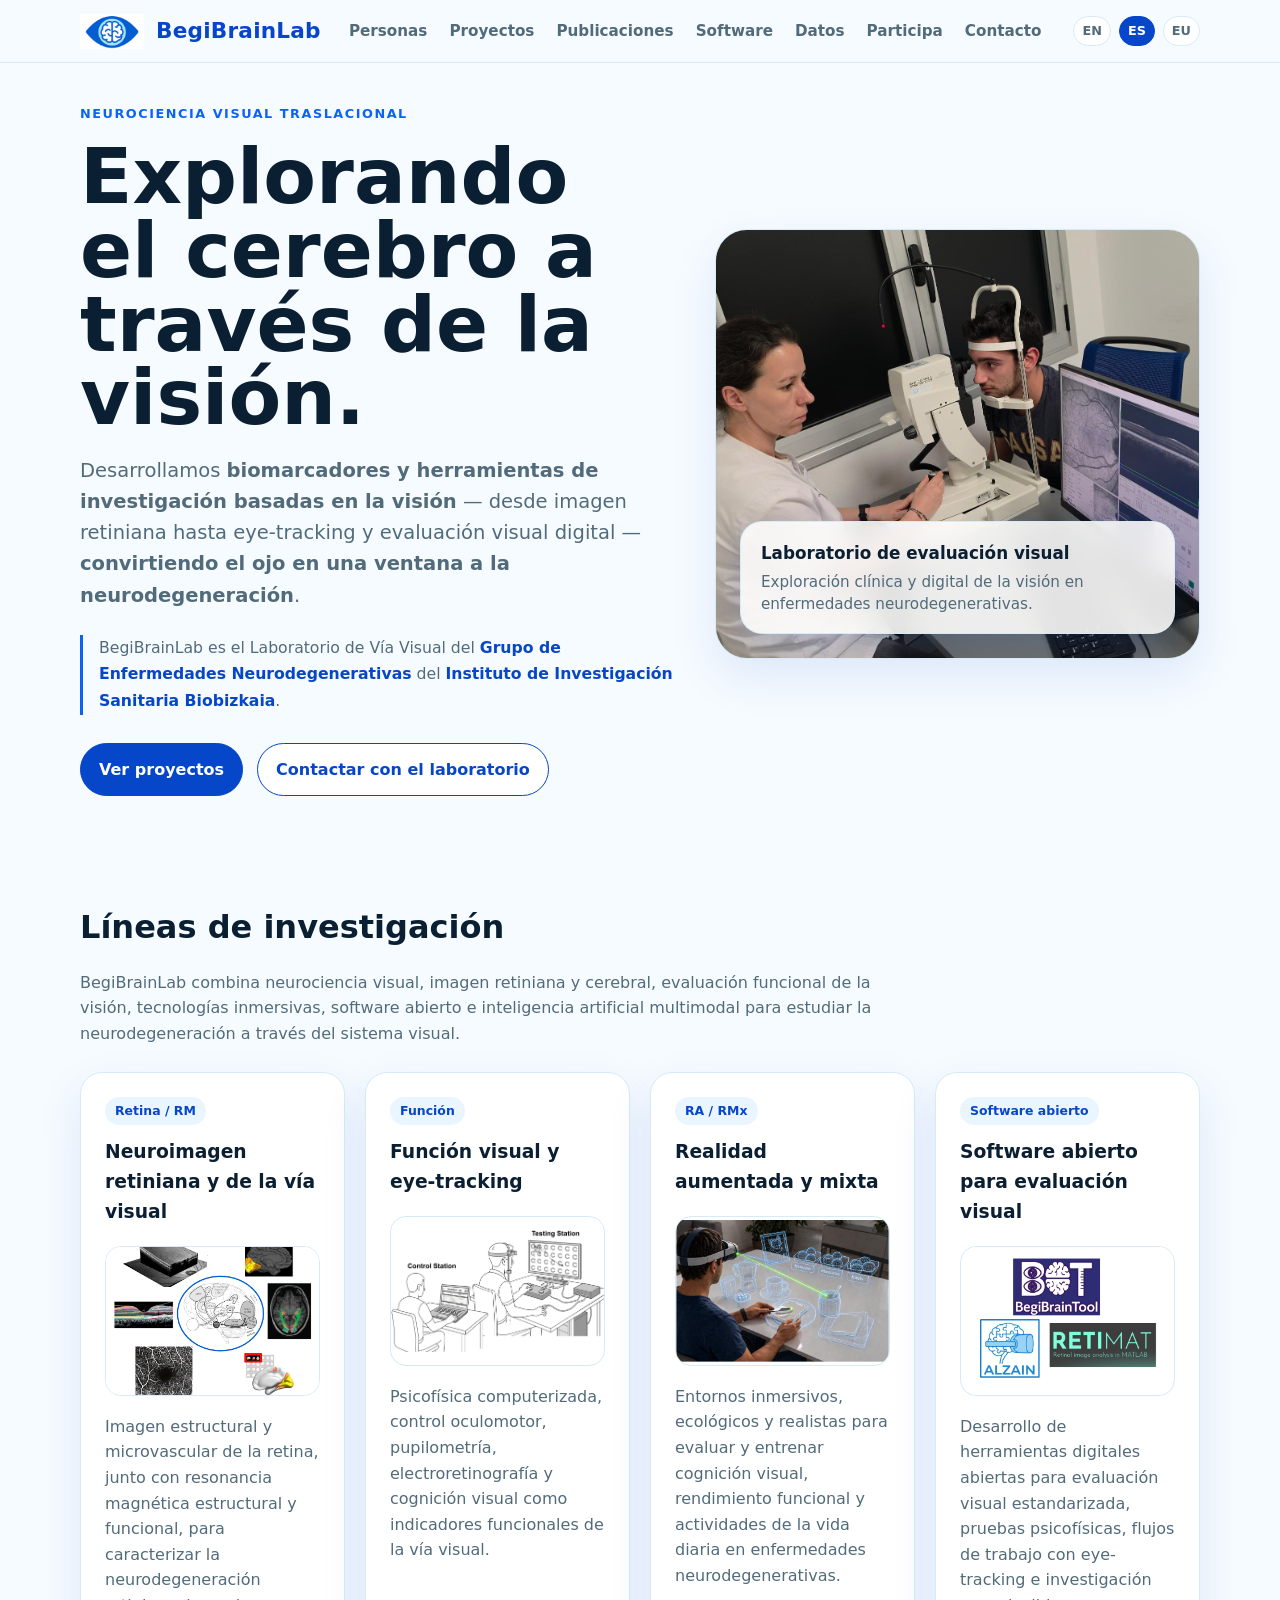
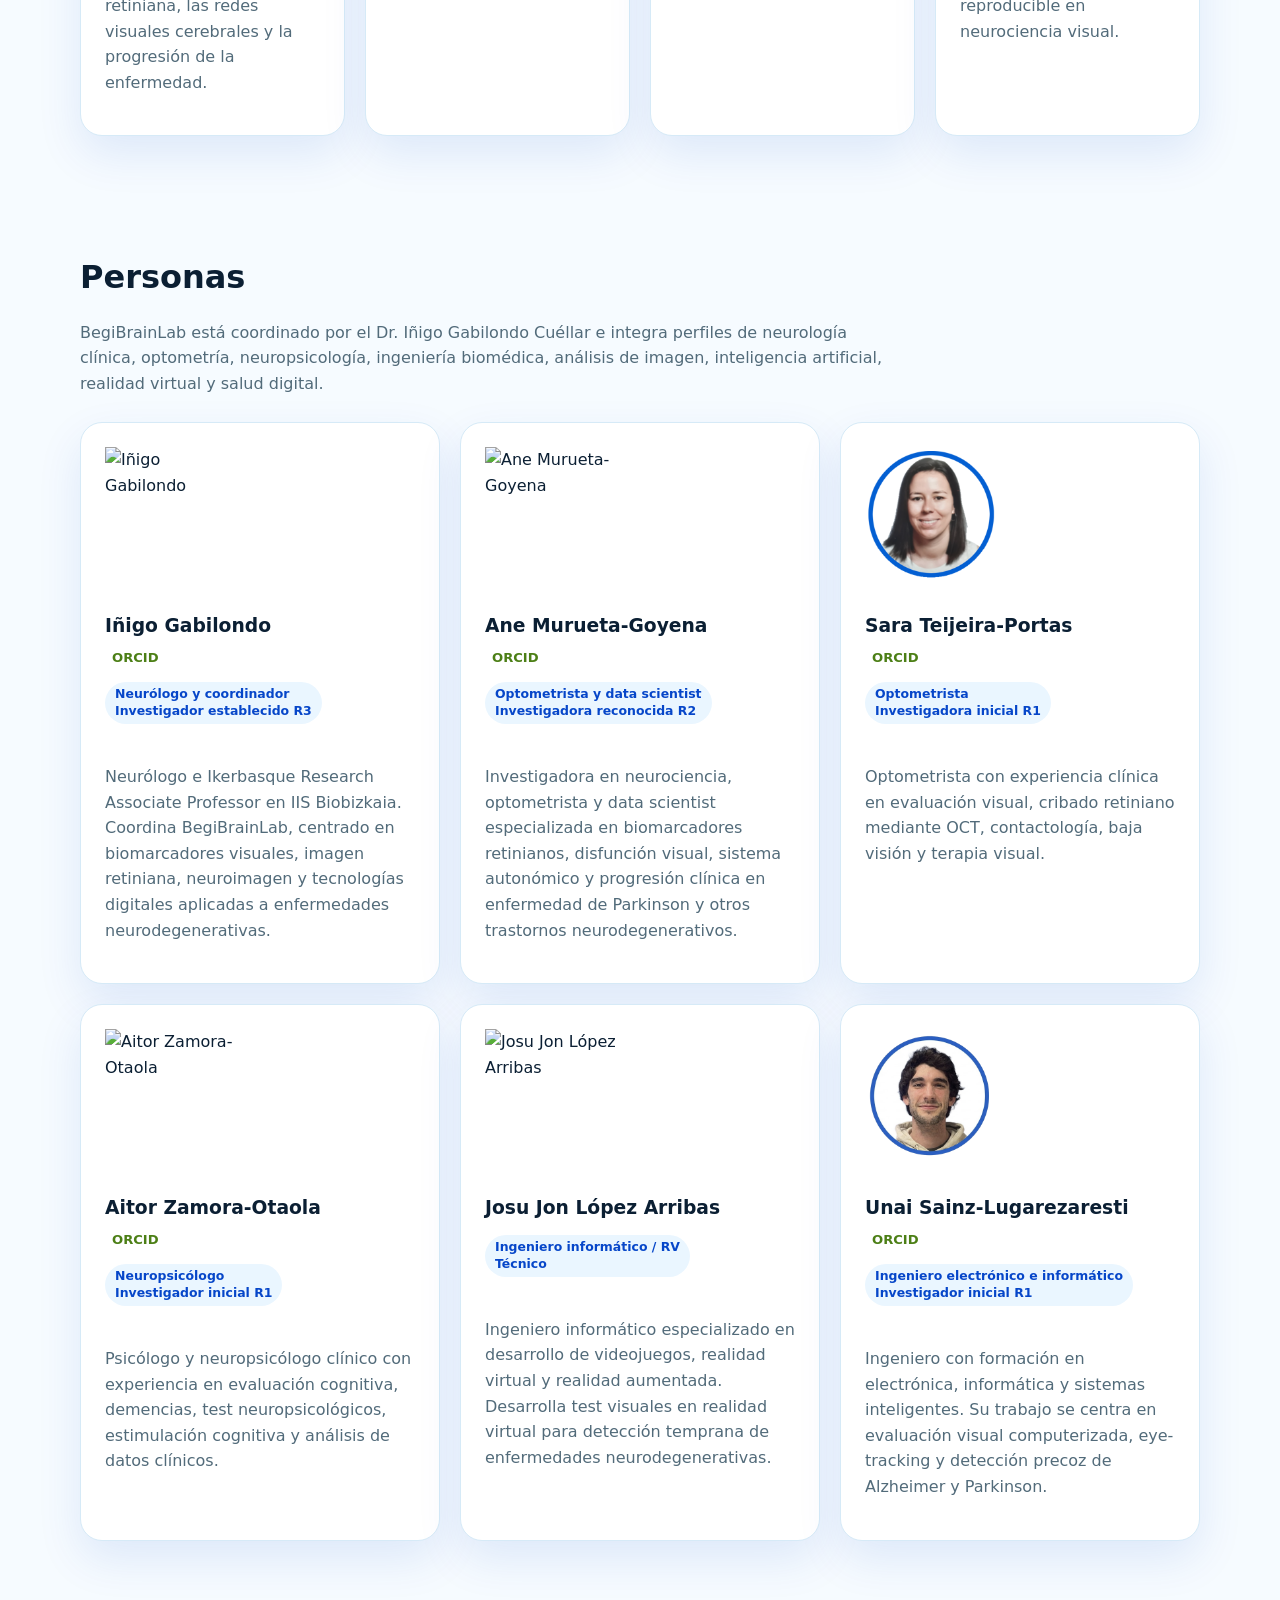
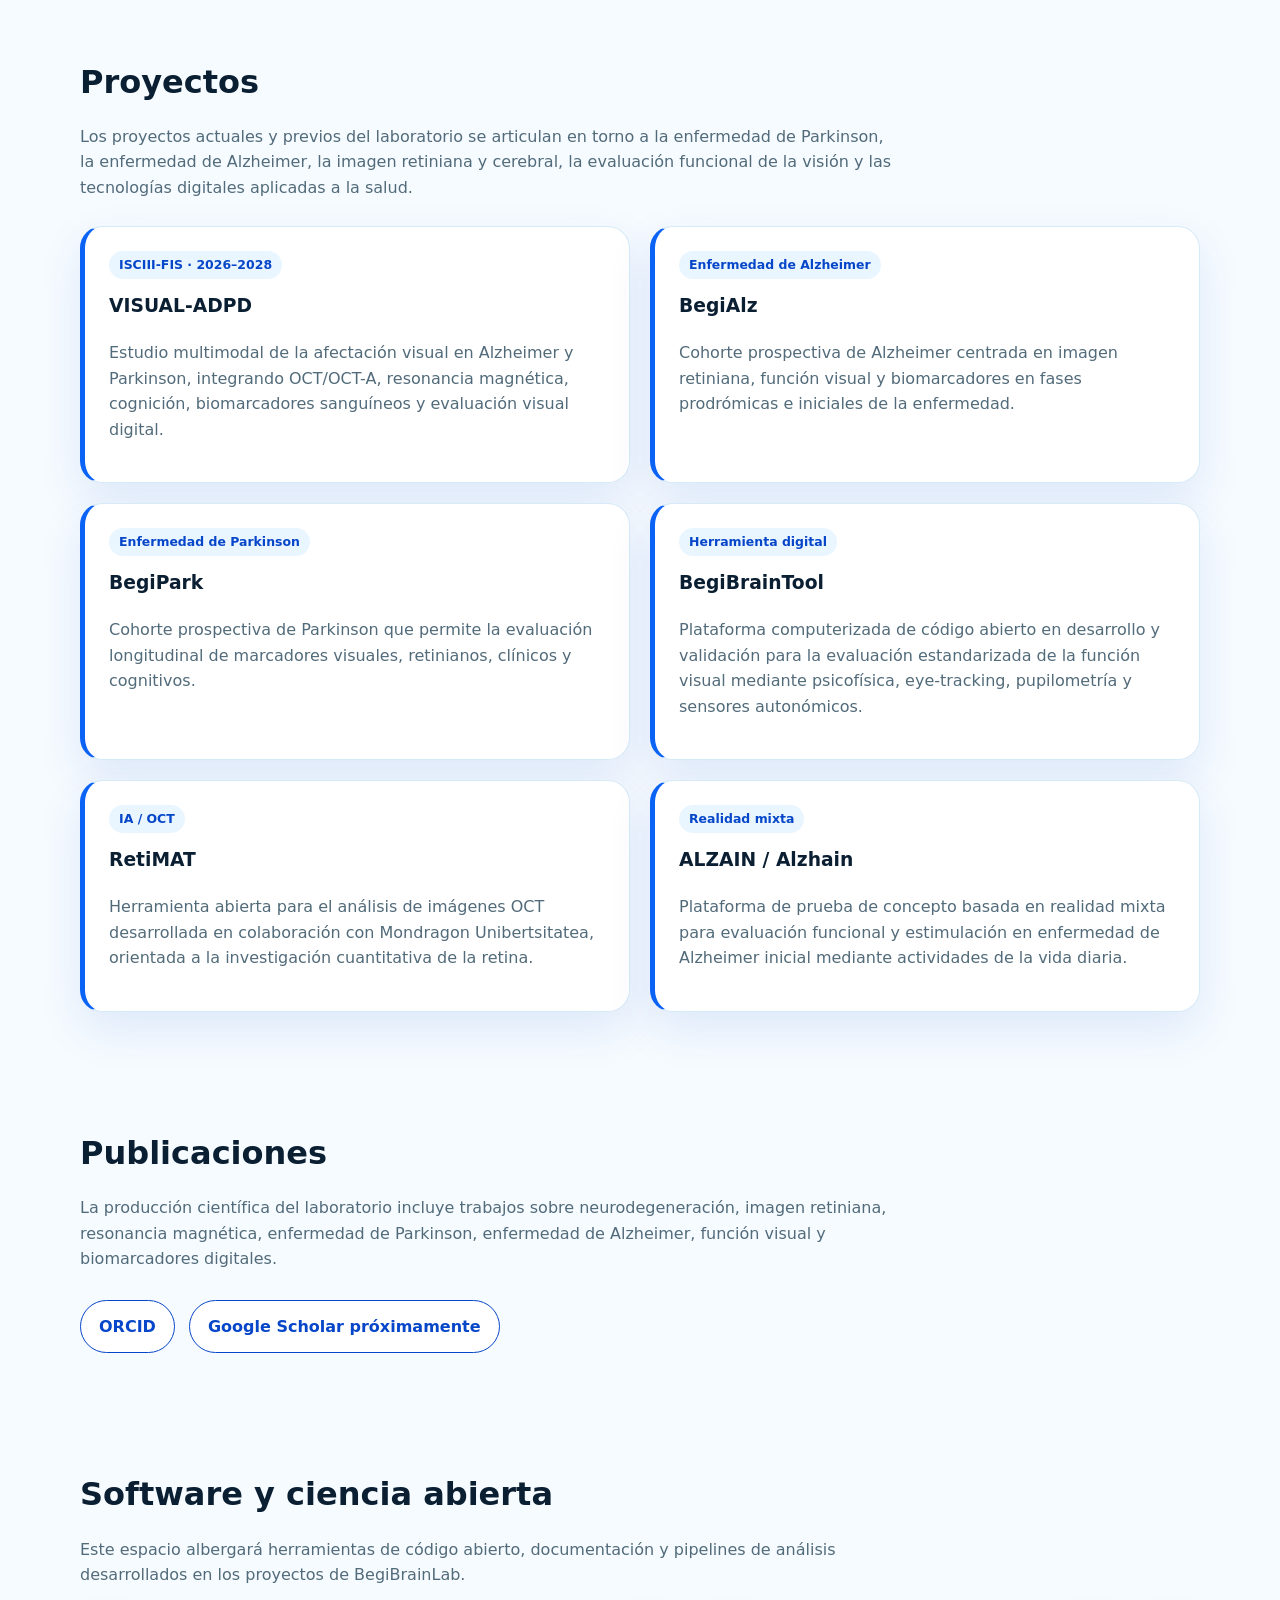
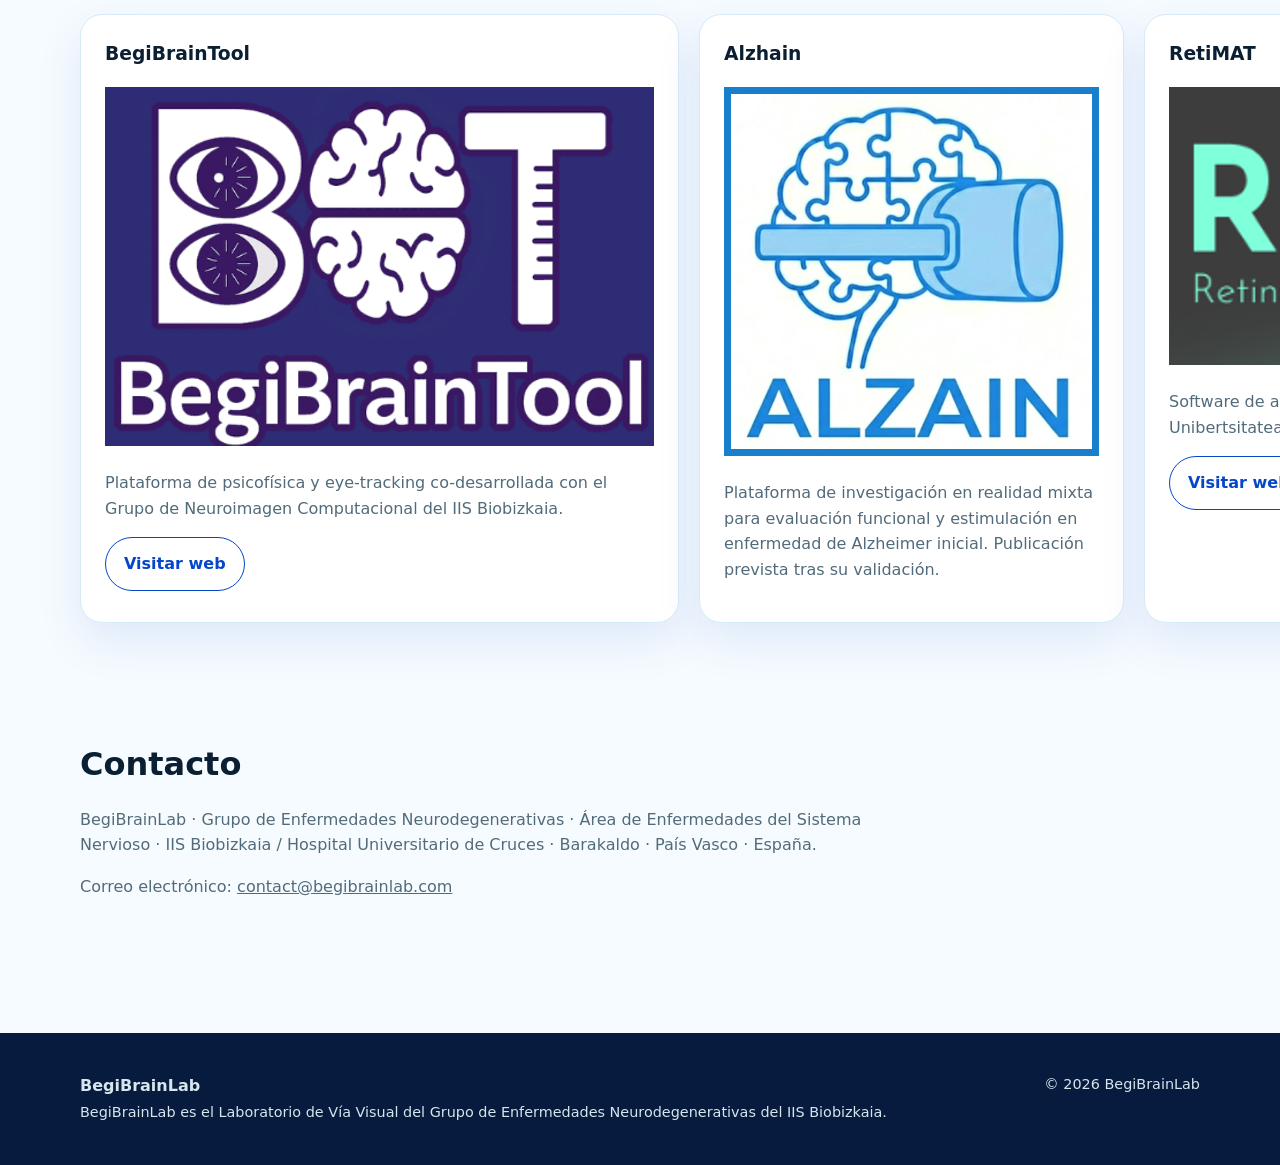
==== es/index.html @ 1d79c761 "Update index.html" ====
<!doctype html>
<html lang="es">
<head>
<meta charset="utf-8">
<meta name="viewport" content="width=device-width,initial-scale=1">

<title>BegiBrainLab | Explorando el cerebro a través de la visión</title>

<meta name="description" content="BegiBrainLab es un laboratorio de neurociencia visual y neurotecnología centrado en biomarcadores visuales, imagen retiniana, eye-tracking, psicofísica, inteligencia artificial y tecnologías digitales para enfermedades neurodegenerativas.">

<link rel="stylesheet" href="../assets/css/styles.css">

<link rel="icon" href="/assets/icons/favicon.ico">
<link rel="icon" type="image/png" sizes="32x32" href="/assets/icons/icon-32.png">
<link rel="apple-touch-icon" sizes="180x180" href="/assets/icons/icon-180.png">
</head>

<body>

<header class="topbar">
<div class="container nav">

<a class="brand" href="/es/">
<span class="brand-mark"></span>
<span>BegiBrainLab</span>
</a>

<button class="menu-toggle" type="button" aria-label="Abrir menú de navegación" aria-expanded="false">
☰
</button>
  
<nav class="menu">
<a href="#people">Personas</a>
<a href="#projects">Proyectos</a>
<a href="#publications">Publicaciones</a>
<a href="#software">Software</a>
<a href="#data">Datos</a>
<a href="#participate">Participa</a>
<a href="#contact">Contacto</a>

<span class="langs">
<a href="/">EN</a>
<a href="/es/" class="active">ES</a>
<a href="/eu/">EU</a>
</span>
</nav>

</div>
</header>

<main>

<section class="hero">

<div class="container hero-grid">

<div>

<p class="eyebrow">
Neurociencia visual traslacional
</p>

<h1>
Explorando el cerebro a través de la visión.
</h1>

<p class="lead">
Desarrollamos <strong>biomarcadores y herramientas de investigación basadas en la visión</strong> — desde imagen retiniana hasta eye-tracking y evaluación visual digital — <strong>convirtiendo el ojo en una ventana a la neurodegeneración</strong>.
</p>

<p class="institutional-note">
BegiBrainLab es el Laboratorio de Vía Visual del <a href="https://www.bio-bizkaia.eus/areas-investigacion/bc5.01" target="_blank" rel="noopener">Grupo de Enfermedades Neurodegenerativas</a> del <a href="https://www.bio-bizkaia.eus/web/iis/bb/inicio" target="_blank" rel="noopener">Instituto de Investigación Sanitaria Biobizkaia</a>.
</p>

<div class="actions">
<a class="btn primary" href="#projects">Ver proyectos</a>
<a class="btn secondary" href="#contact">Contactar con el laboratorio</a>
</div>

</div>

<div class="hero-carousel" data-carousel-lang="es" aria-label="Carrusel visual de BegiBrainLab">

<img
  class="hero-carousel-image"
  src="../assets/img/hero/lab.png"
  alt="Laboratorio de evaluación visual de BegiBrainLab"
>

<div class="hero-slide-caption">
<strong>Laboratorio de evaluación visual</strong>
<span>Exploración clínica y digital de la visión en enfermedades neurodegenerativas.</span>
</div>

</div>

</div>

</section>

<section>

<div class="container">

<h2 class="section-title">
Líneas de investigación
</h2>

<p class="section-intro">
BegiBrainLab combina neurociencia visual, imagen retiniana y cerebral, evaluación funcional de la visión, tecnologías inmersivas, software abierto e inteligencia artificial multimodal para estudiar la neurodegeneración a través del sistema visual.
</p>

<div class="grid research-grid">

<article class="card research-card">
<span class="tag">Retina / RM</span>
<h3>Neuroimagen retiniana y de la vía visual</h3>

<img
  class="research-card-image research-card-image-retina"
  src="/assets/img/research/Retina_MRI.png"
  alt="Neuroimagen retiniana y cerebral de la vía visual"
>

<p>
Imagen estructural y microvascular de la retina, junto con resonancia magnética estructural y funcional, para caracterizar la neurodegeneración retiniana, las redes visuales cerebrales y la progresión de la enfermedad.
</p>
</article>

<article class="card research-card">
<span class="tag">Función</span>
<h3>Función visual y eye-tracking</h3>

<img
  class="research-card-image research-card-image-wide"
  src="/assets/img/research/eye_tracking.png"
  alt="Sistema de evaluación de función visual y eye-tracking"
>

<p>
Psicofísica computerizada, control oculomotor, pupilometría, electroretinografía y cognición visual como indicadores funcionales de la vía visual.
</p>
</article>

<article class="card research-card">
<span class="tag">RA / RMx</span>
<h3>Realidad aumentada y mixta</h3>

<img
  class="research-card-image research-card-image-wide"
  src="/assets/img/research/XR.png"
  alt="Entorno de realidad mixta para evaluación funcional y actividades de la vida diaria"
>

<p>
Entornos inmersivos, ecológicos y realistas para evaluar y entrenar cognición visual, rendimiento funcional y actividades de la vida diaria en enfermedades neurodegenerativas.
</p>
</article>

<article class="card research-card">
<span class="tag">Software abierto</span>
<h3>Software abierto para evaluación visual</h3>

<img
  class="research-card-image research-card-image-wide"
  src="/assets/img/research/software.png"
  alt="Herramientas abiertas de evaluación visual incluyendo BegiBrainTool, RetiMAT y Alzhain"
>

<p>
Desarrollo de herramientas digitales abiertas para evaluación visual estandarizada, pruebas psicofísicas, flujos de trabajo con eye-tracking e investigación reproducible en neurociencia visual.
</p>
</article>

</div>

</div>

</section>

<section id="people">

<div class="container">

<h2 class="section-title">
Personas
</h2>

<p class="section-intro">
BegiBrainLab está coordinado por el Dr. Iñigo Gabilondo Cuéllar e integra perfiles de neurología clínica, optometría, neuropsicología, ingeniería biomédica, análisis de imagen, inteligencia artificial, realidad virtual y salud digital.
</p>

<div class="grid cards">

<article class="card person-card">
<img class="person-photo" src="../assets/img/team/IGabilondo.png" alt="Iñigo Gabilondo">
<h3>Iñigo Gabilondo</h3>
<a class="orcid-link" href="https://orcid.org/0000-0001-6045-2840" target="_blank" rel="noopener">
<span class="orcid-icon-wrap">
<img class="orcid-icon" src="/assets/icons/orcid.png" alt="">
</span>
ORCID
</a>
<span class="tag">Neurólogo y coordinador<br>Investigador establecido R3</span>
<p>
Neurólogo e Ikerbasque Research Associate Professor en IIS Biobizkaia. Coordina BegiBrainLab, centrado en biomarcadores visuales, imagen retiniana, neuroimagen y tecnologías digitales aplicadas a enfermedades neurodegenerativas.
</p>
</article>

<article class="card person-card">
<img class="person-photo" src="../assets/img/team/AMurueta.png" alt="Ane Murueta-Goyena">
<h3>Ane Murueta-Goyena</h3>
<a class="orcid-link" href="https://orcid.org/0000-0002-9808-6943" target="_blank" rel="noopener">
<img class="orcid-icon" src="/assets/icons/orcid.png" alt="">
ORCID
</a>
<span class="tag">Optometrista y data scientist<br>Investigadora reconocida R2</span>
<p>
Investigadora en neurociencia, optometrista y data scientist especializada en biomarcadores retinianos, disfunción visual, sistema autonómico y progresión clínica en enfermedad de Parkinson y otros trastornos neurodegenerativos.
</p>
</article>

<article class="card person-card">
<img class="person-photo" src="../assets/img/team/STeijeira.png" alt="Sara Teijeira-Portas">
<h3>Sara Teijeira-Portas</h3>
<a class="orcid-link" href="https://orcid.org/0000-0002-2208-5864" target="_blank" rel="noopener">
<img class="orcid-icon" src="/assets/icons/orcid.png" alt="">
ORCID
</a>
<span class="tag">Optometrista<br>Investigadora inicial R1</span>
<p>
Optometrista con experiencia clínica en evaluación visual, cribado retiniano mediante OCT, contactología, baja visión y terapia visual.
</p>
</article>

<article class="card person-card">
<img class="person-photo" src="../assets/img/team/AZamora.png" alt="Aitor Zamora-Otaola">
<h3>Aitor Zamora-Otaola</h3>
<a class="orcid-link" href="https://orcid.org/0009-0007-6647-6625" target="_blank" rel="noopener">
<img class="orcid-icon" src="/assets/icons/orcid.png" alt="">
ORCID
</a>
<span class="tag">Neuropsicólogo<br>Investigador inicial R1</span>
<p>
Psicólogo y neuropsicólogo clínico con experiencia en evaluación cognitiva, demencias, test neuropsicológicos, estimulación cognitiva y análisis de datos clínicos.
</p>
</article>

<article class="card person-card">
<img class="person-photo" src="../assets/img/team/JJon.png" alt="Josu Jon López Arribas">
<h3>Josu Jon López Arribas</h3>
<span class="tag">Ingeniero informático / RV<br>Técnico</span>
<p>
Ingeniero informático especializado en desarrollo de videojuegos, realidad virtual y realidad aumentada. Desarrolla test visuales en realidad virtual para detección temprana de enfermedades neurodegenerativas.
</p>
</article>

<article class="card person-card">
<img class="person-photo" src="../assets/img/team/USainz.png" alt="Unai Sainz-Lugarezaresti">
<h3>Unai Sainz-Lugarezaresti</h3>
<a class="orcid-link" href="https://orcid.org/0009-0008-0470-5960" target="_blank" rel="noopener">
<img class="orcid-icon" src="/assets/icons/orcid.png" alt="">
ORCID
</a>
<span class="tag">Ingeniero electrónico e informático<br>Investigador inicial R1</span>
<p>
Ingeniero con formación en electrónica, informática y sistemas inteligentes. Su trabajo se centra en evaluación visual computerizada, eye-tracking y detección precoz de Alzheimer y Parkinson.
</p>
</article>

</div>

</div>

</section>

<section id="projects">

<div class="container">

<h2 class="section-title">
Proyectos
</h2>

<p class="section-intro">
Los proyectos actuales y previos del laboratorio se articulan en torno a la enfermedad de Parkinson, la enfermedad de Alzheimer, la imagen retiniana y cerebral, la evaluación funcional de la visión y las tecnologías digitales aplicadas a la salud.
</p>

<div class="grid project-list">

<article class="card project">
<span class="tag">ISCIII-FIS · 2026–2028</span>
<h3>VISUAL-ADPD</h3>
<p>
Estudio multimodal de la afectación visual en Alzheimer y Parkinson, integrando OCT/OCT-A, resonancia magnética, cognición, biomarcadores sanguíneos y evaluación visual digital.
</p>
</article>

<article class="card project">
<span class="tag">Enfermedad de Alzheimer</span>
<h3>BegiAlz</h3>
<p>
Cohorte prospectiva de Alzheimer centrada en imagen retiniana, función visual y biomarcadores en fases prodrómicas e iniciales de la enfermedad.
</p>
</article>

<article class="card project">
<span class="tag">Enfermedad de Parkinson</span>
<h3>BegiPark</h3>
<p>
Cohorte prospectiva de Parkinson que permite la evaluación longitudinal de marcadores visuales, retinianos, clínicos y cognitivos.
</p>
</article>

<article class="card project">
<span class="tag">Herramienta digital</span>
<h3>BegiBrainTool</h3>
<p>
Plataforma computerizada de código abierto en desarrollo y validación para la evaluación estandarizada de la función visual mediante psicofísica, eye-tracking, pupilometría y sensores autonómicos.
</p>
</article>

<article class="card project">
<span class="tag">IA / OCT</span>
<h3>RetiMAT</h3>
<p>
Herramienta abierta para el análisis de imágenes OCT desarrollada en colaboración con Mondragon Unibertsitatea, orientada a la investigación cuantitativa de la retina.
</p>
</article>

<article class="card project">
<span class="tag">Realidad mixta</span>
<h3>ALZAIN / Alzhain</h3>
<p>
Plataforma de prueba de concepto basada en realidad mixta para evaluación funcional y estimulación en enfermedad de Alzheimer inicial mediante actividades de la vida diaria.
</p>
</article>

</div>

</div>

</section>

<section id="publications">

<div class="container">

<h2 class="section-title">
Publicaciones
</h2>

<p class="section-intro">
La producción científica del laboratorio incluye trabajos sobre neurodegeneración, imagen retiniana, resonancia magnética, enfermedad de Parkinson, enfermedad de Alzheimer, función visual y biomarcadores digitales.
</p>

<div class="actions">
<a class="btn secondary" href="https://orcid.org/0000-0001-6045-2840">ORCID</a>
<a class="btn secondary" href="#">Google Scholar próximamente</a>
</div>

</div>

</section>

<section id="software">

<div class="container">

<h2 class="section-title">
Software y ciencia abierta
</h2>

<p class="section-intro">
Este espacio albergará herramientas de código abierto, documentación y pipelines de análisis desarrollados en los proyectos de BegiBrainLab.
</p>

<div class="grid cards software-grid">

<article class="card software-card">
<h3>BegiBrainTool</h3>

<a href="https://github.com/compneurobilbao/begibraintool" target="_blank" rel="noopener">
<img
  class="software-logo"
  src="/assets/img/software/begibraintool.png"
  alt="Logotipo de BegiBrainTool"
>
</a>

<p>
Plataforma de psicofísica y eye-tracking co-desarrollada con el Grupo de Neuroimagen Computacional del IIS Biobizkaia.
</p>

<a class="btn secondary" href="https://github.com/compneurobilbao/begibraintool" target="_blank" rel="noopener">
Visitar web
</a>
</article>

<article class="card software-card">
<h3>Alzhain</h3>

<img
  class="software-logo"
  src="/assets/img/software/alzhain.png"
  alt="Logotipo de Alzhain"
>

<p>
Plataforma de investigación en realidad mixta para evaluación funcional y estimulación en enfermedad de Alzheimer inicial. Publicación prevista tras su validación.
</p>
</article>

<article class="card software-card">
<h3>RetiMAT</h3>

<a href="https://mu-biomed.github.io/retimat/" target="_blank" rel="noopener">
<img
  class="software-logo"
  src="/assets/img/software/retimat.png"
  alt="Logotipo de RetiMAT"
>
</a>

<p>
Software de análisis de imágenes OCT co-desarrollado con Mondragon Unibertsitatea para investigación cuantitativa de la retina.
</p>

<a class="btn secondary" href="https://mu-biomed.github.io/retimat/" target="_blank" rel="noopener">
Visitar web
</a>
</article>

</div>

</div>

</section>

<section id="contact">

<div class="container">

<h2 class="section-title">
Contacto
</h2>

<p class="section-intro">
BegiBrainLab · Grupo de Enfermedades Neurodegenerativas · Área de Enfermedades del Sistema Nervioso · IIS Biobizkaia / Hospital Universitario de Cruces · Barakaldo · País Vasco · España.
</p>

<p class="muted">
Correo electrónico: <a href="mailto:contact@begibrainlab.com">contact@begibrainlab.com</a>
</p>

</div>

</section>

</main>

<footer class="footer">

<div class="container footer-grid">

<div>
<strong>BegiBrainLab</strong><br>
<span class="small">
BegiBrainLab es el Laboratorio de Vía Visual del Grupo de Enfermedades Neurodegenerativas del IIS Biobizkaia.
</span>
</div>

<div class="small">
© <span id="year"></span> BegiBrainLab
</div>

</div>

</footer>

<script src="../assets/js/site.js"></script>

</body>
</html>
---- assets/css/styles.css ----
:root {
  --bg: #f6fbff;
  --card: #ffffff;
  --ink: #0b1f33;
  --muted: #526b7a;

  --brand: #0646c9;
  --brand-dark: #05339a;
  --accent: #0b63f6;
  --cyan: #baf4ff;

  --line: #d6eaf7;
  --soft: #eaf6ff;

  --radius: 22px;
  --shadow: 0 18px 45px rgba(6, 70, 201, .10);
}

* {
  box-sizing: border-box;
}

html {
  scroll-behavior: smooth;
}

body {
  margin: 0;
  font-family: Inter, system-ui, -apple-system, Segoe UI, Roboto, Arial, sans-serif;
  background: var(--bg);
  color: var(--ink);
  line-height: 1.6;
}

a {
  color: inherit;
}

.container {
  width: min(1120px, 92vw);
  margin: 0 auto;
}

/* Header */

.topbar {
  position: sticky;
  top: 0;
  z-index: 20;
  background: rgba(246, 251, 255, .90);
  backdrop-filter: blur(16px);
  border-bottom: 1px solid var(--line);
}

.nav {
  display: flex;
  align-items: center;
  justify-content: space-between;
  padding: 10px 0;
}

.brand {
  display: flex;
  gap: 12px;
  align-items: center;
  text-decoration: none;
  font-weight: 900;
  font-size: 1.35rem;
  letter-spacing: .01em;
  color: var(--brand);
}

.brand-mark {
  width: 64px;
  height: 42px;
  display: inline-block;
  background-image: url("../img/begibrainlab-logo.png");
  background-size: contain;
  background-position: center;
  background-repeat: no-repeat;
  border-radius: 0;
  flex: 0 0 auto;
}

.menu {
  display: flex;
  gap: 22px;
  align-items: center;
  font-size: .95rem;
}

.menu a {
  text-decoration: none;
  color: var(--muted);
  font-weight: 700;
}

.menu a:hover {
  color: var(--brand);
}

.langs {
  display: flex;
  gap: 8px;
  margin-left: 10px;
}

.langs a {
  text-decoration: none;
  border: 1px solid var(--line);
  padding: 4px 8px;
  border-radius: 999px;
  font-size: .8rem;
  background: #ffffff;
}

.langs a.active {
  background: var(--brand);
  color: #ffffff;
  border-color: var(--brand);
}

/* Mobile menu button */

.menu-toggle {
  display: none;
  width: 44px;
  height: 44px;
  border: 1px solid var(--line);
  border-radius: 14px;
  background: #ffffff;
  color: var(--brand);
  cursor: pointer;
  align-items: center;
  justify-content: center;
  font-size: 1.8rem;
  font-weight: 900;
  line-height: 1;
  padding: 0;
}

/* Anchor offset for sticky header */

section[id] {
  scroll-margin-top: 125px;
}

/* Hero */

.hero {
  padding: 28px 0 48px;
}

.hero-grid {
  display: grid;
  grid-template-columns: 1.1fr .9fr;
  gap: 42px;
  align-items: center;
}

.eyebrow {
  color: var(--accent);
  font-weight: 800;
  text-transform: uppercase;
  letter-spacing: .12em;
  font-size: .8rem;
}

.hero h1 {
  font-size: clamp(2.5rem, 6vw, 5.3rem);
  line-height: .96;
  margin: 16px 0;
}

.lead {
  font-size: 1.22rem;
  color: var(--muted);
  max-width: 760px;
}

.institutional-note {
  margin-top: 1.5rem;
  max-width: 760px;
  font-size: .98rem;
  line-height: 1.7;
  color: var(--muted);
  border-left: 3px solid var(--accent);
  padding-left: 1rem;
}

.institutional-note a {
  color: var(--brand);
  font-weight: 800;
  text-decoration: none;
}

.institutional-note a:hover {
  text-decoration: underline;
}

.actions {
  display: flex;
  gap: 14px;
  flex-wrap: wrap;
  margin-top: 28px;
}

.btn {
  display: inline-block;
  text-decoration: none;
  padding: 13px 18px;
  border-radius: 999px;
  font-weight: 800;
  border: 1px solid var(--brand);
}

.btn.primary {
  background: var(--brand);
  color: #ffffff;
}

.btn.primary:hover {
  background: var(--brand-dark);
  border-color: var(--brand-dark);
}

.btn.secondary {
  background: #ffffff;
  color: var(--brand);
}

.btn.secondary:hover {
  background: var(--soft);
}

/* Hero visual carousel */

.hero-slide {
  display: none !important;
}

.hero-carousel {
  position: relative;
  width: 100%;
  height: 430px;
  min-height: 430px;
  max-height: 430px;
  border-radius: 32px;
  overflow: hidden;
  background: #ffffff;
  box-shadow: var(--shadow);
  border: 1px solid var(--line);
}

.hero-carousel-image {
  display: block;
  width: 100%;
  height: 100%;
  max-height: 430px;
  object-fit: cover;
  object-position: center;
  transition: opacity .2s ease;
}

.hero-carousel > .hero-slide-caption {
  display: block;
  position: absolute;
  left: 24px;
  right: 24px;
  bottom: 24px;
  z-index: 2;
  padding: 18px 20px;
  border-radius: 22px;
  background: rgba(255, 255, 255, .88);
  backdrop-filter: blur(12px);
  border: 1px solid rgba(214, 234, 247, .95);
  box-shadow: 0 14px 35px rgba(6, 70, 201, .16);
  transition: opacity .2s ease;
}

.hero-carousel > .hero-slide-caption strong {
  display: block;
  color: var(--ink);
  font-size: 1.05rem;
  font-weight: 900;
  margin-bottom: 4px;
}

.hero-carousel > .hero-slide-caption span {
  display: block;
  color: var(--muted);
  font-size: .95rem;
  line-height: 1.45;
}

.hero-carousel.is-changing .hero-carousel-image,
.hero-carousel.is-changing .hero-slide-caption {
  opacity: 0;
}

/* Sections */

section {
  padding: 58px 0;
}

.section-title {
  font-size: 2rem;
  margin: 0 0 12px;
}

.section-intro {
  color: var(--muted);
  max-width: 820px;
}

.grid {
  display: grid;
  gap: 20px;
}

.grid.cards {
  grid-template-columns: repeat(3, 1fr);
  margin-top: 26px;
}

.card {
  background: var(--card);
  border: 1px solid var(--line);
  border-radius: var(--radius);
  padding: 24px;
  box-shadow: var(--shadow);
}

.card h3 {
  margin-top: 0;
}

.card p {
  color: var(--muted);
}

.tag {
  display: inline-block;
  background: var(--soft);
  color: var(--brand);
  border-radius: 999px;
  padding: 4px 10px;
  font-size: .78rem;
  font-weight: 800;
  margin-bottom: 12px;
}

/* Research focus */

.research-grid {
  grid-template-columns: repeat(4, minmax(0, 1fr));
  margin-top: 26px;
}

.research-grid .card {
  min-height: 100%;
}

.research-card {
  overflow: hidden;
}

.research-card .research-card-image {
  display: block !important;
  width: 100% !important;
  max-width: 100% !important;
  height: 150px !important;
  max-height: 150px !important;
  object-position: center !important;
  margin: 16px 0 18px !important;
  padding: 0 !important;
  border-radius: 16px !important;
  background: #ffffff !important;
  border: 1px solid var(--line) !important;
  box-sizing: border-box !important;
}

.research-card .research-card-image-retina {
  object-fit: cover !important;
}

.research-card .research-card-image-wide {
  object-fit: contain !important;
}

/* People */

.person-card {
  display: flex;
  flex-direction: column;
  gap: 12px;
}

.person-photo {
  width: 132px;
  height: 132px;
  object-fit: contain;
  object-position: center;
  border-radius: 0;
  border: none;
  background: transparent;
  box-shadow: none;
  margin-bottom: 12px;
}

.person-card h3 {
  margin-top: 8px;
  margin-bottom: 0;
}

.person-card .tag {
  white-space: normal;
  line-height: 1.35;
  max-width: 100%;
  width: fit-content;
}

/* ORCID links */

.person-card .orcid-link {
  display: inline-flex !important;
  align-items: center !important;
  gap: 7px !important;
  width: fit-content !important;
  max-width: fit-content !important;
  margin: -2px 0 6px !important;
  padding: 0 !important;
  font-size: .82rem !important;
  font-weight: 800 !important;
  color: #4c7f16 !important;
  text-decoration: none !important;
  line-height: 1 !important;
}

.person-card .orcid-link:hover {
  text-decoration: underline !important;
}

.person-card .orcid-link .orcid-dot {
  width: 22px !important;
  height: 22px !important;
  min-width: 22px !important;
  max-width: 22px !important;
  min-height: 22px !important;
  max-height: 22px !important;
  border-radius: 50% !important;
  display: inline-flex !important;
  align-items: center !important;
  justify-content: center !important;
  background: #a6ce39 !important;
  color: #ffffff !important;
  font-size: 13px !important;
  font-weight: 700 !important;
  line-height: 1 !important;
  flex: 0 0 22px !important;
  overflow: hidden !important;
}

.person-card .orcid-link .orcid-dot::before {
  content: "iD" !important;
}

/* Projects */

.project-list {
  grid-template-columns: repeat(2, 1fr);
  margin-top: 26px;
}

.project {
  border-left: 5px solid var(--accent);
}

/* Callout */

.callout {
  background: linear-gradient(135deg, var(--brand), var(--accent));
  color: #ffffff;
  border-radius: 32px;
  padding: 34px;
  margin-top: 24px;
}

.callout p {
  color: #e8f7ff;
}

/* Footer */

.footer {
  background: #061b3d;
  color: #d6e6ec;
  margin-top: 60px;
  padding: 40px 0;
}

.footer-grid {
  display: flex;
  justify-content: space-between;
  gap: 28px;
  flex-wrap: wrap;
}

.footer a {
  color: #d6e6ec;
}

.muted {
  color: var(--muted);
}

.small {
  font-size: .9rem;
}

.image-note {
  font-size: .85rem;
  color: var(--muted);
  border: 1px dashed var(--line);
  border-radius: 14px;
  padding: 12px;
  background: #ffffff;
}

/* Responsive */

@media (max-width: 1100px) {
  .research-grid {
    grid-template-columns: repeat(2, 1fr);
  }
}

@media (max-width: 900px) {
  .nav {
    position: relative;
  }

  .menu-toggle {
    display: flex;
    margin-left: auto;
  }

  .menu {
    display: none;
    position: absolute;
    top: calc(100% + 10px);
    left: 16px;
    right: 16px;
    flex-direction: column;
    align-items: stretch;
    gap: 0;
    padding: 12px;
    background: #ffffff;
    border: 1px solid var(--line);
    border-radius: 18px;
    box-shadow: var(--shadow);
    z-index: 999;
  }

  .menu.is-open {
    display: flex;
  }

  .menu a {
    padding: 12px 14px;
    border-radius: 12px;
    font-size: .95rem;
  }

  .menu a:hover {
    background: #eef7ff;
  }

  .langs {
    display: flex;
    gap: 6px;
    padding: 10px 8px 4px;
    border-top: 1px solid var(--line);
    margin-top: 6px;
  }

  .langs a {
    padding: 8px 10px;
  }

}

@media (max-width: 850px) {
  .hero-grid,
  .grid.cards,
  .project-list {
    grid-template-columns: 1fr;
  }

  .hero {
    padding-top: 50px;
  }

  .hero-carousel {
    height: 300px;
    min-height: 300px;
    max-height: 300px;
  }

  .hero-carousel-image {
    height: 100%;
    max-height: 300px;
  }

  .hero-carousel > .hero-slide-caption {
    left: 16px;
    right: 16px;
    bottom: 16px;
    padding: 14px 16px;
  }

  .hero-carousel > .hero-slide-caption span {
    font-size: .86rem;
  }

  .footer-grid {
    display: block;
  }
}

@media (max-width: 650px) {
  .research-grid {
    grid-template-columns: 1fr;
  }

  .research-card .research-card-image {
    height: 150px !important;
    max-height: 150px !important;
    width: 100% !important;
    margin: 16px 0 18px !important;
  }
}

/* ORCID dot icon - final override */

.orcid-link {
  display: inline-flex !important;
  align-items: center !important;
  gap: 7px !important;
  width: fit-content !important;
  max-width: fit-content !important;
  margin: -2px 0 6px !important;
  padding: 0 !important;
  font-size: .82rem !important;
  font-weight: 800 !important;
  color: #4c7f16 !important;
  text-decoration: none !important;
  line-height: 1 !important;
}

.orcid-link:hover {
  text-decoration: underline !important;
}

.orcid-dot {
  width: 22px !important;
  height: 22px !important;
  min-width: 22px !important;
  max-width: 22px !important;
  min-height: 22px !important;
  max-height: 22px !important;
  border-radius: 50% !important;
  display: inline-flex !important;
  align-items: center !important;
  justify-content: center !important;
  background-color: #a6ce39 !important;
  color: #ffffff !important;
  font-size: 12px !important;
  font-weight: 800 !important;
  line-height: 1 !important;
  flex: 0 0 22px !important;
  overflow: hidden !important;
  text-align: center !important;
}

.orcid-dot::before {
  content: "iD" !important;
  display: block !important;
  color: #ffffff !important;
  font-size: 12px !important;
  font-weight: 800 !important;
  line-height: 1 !important;
}
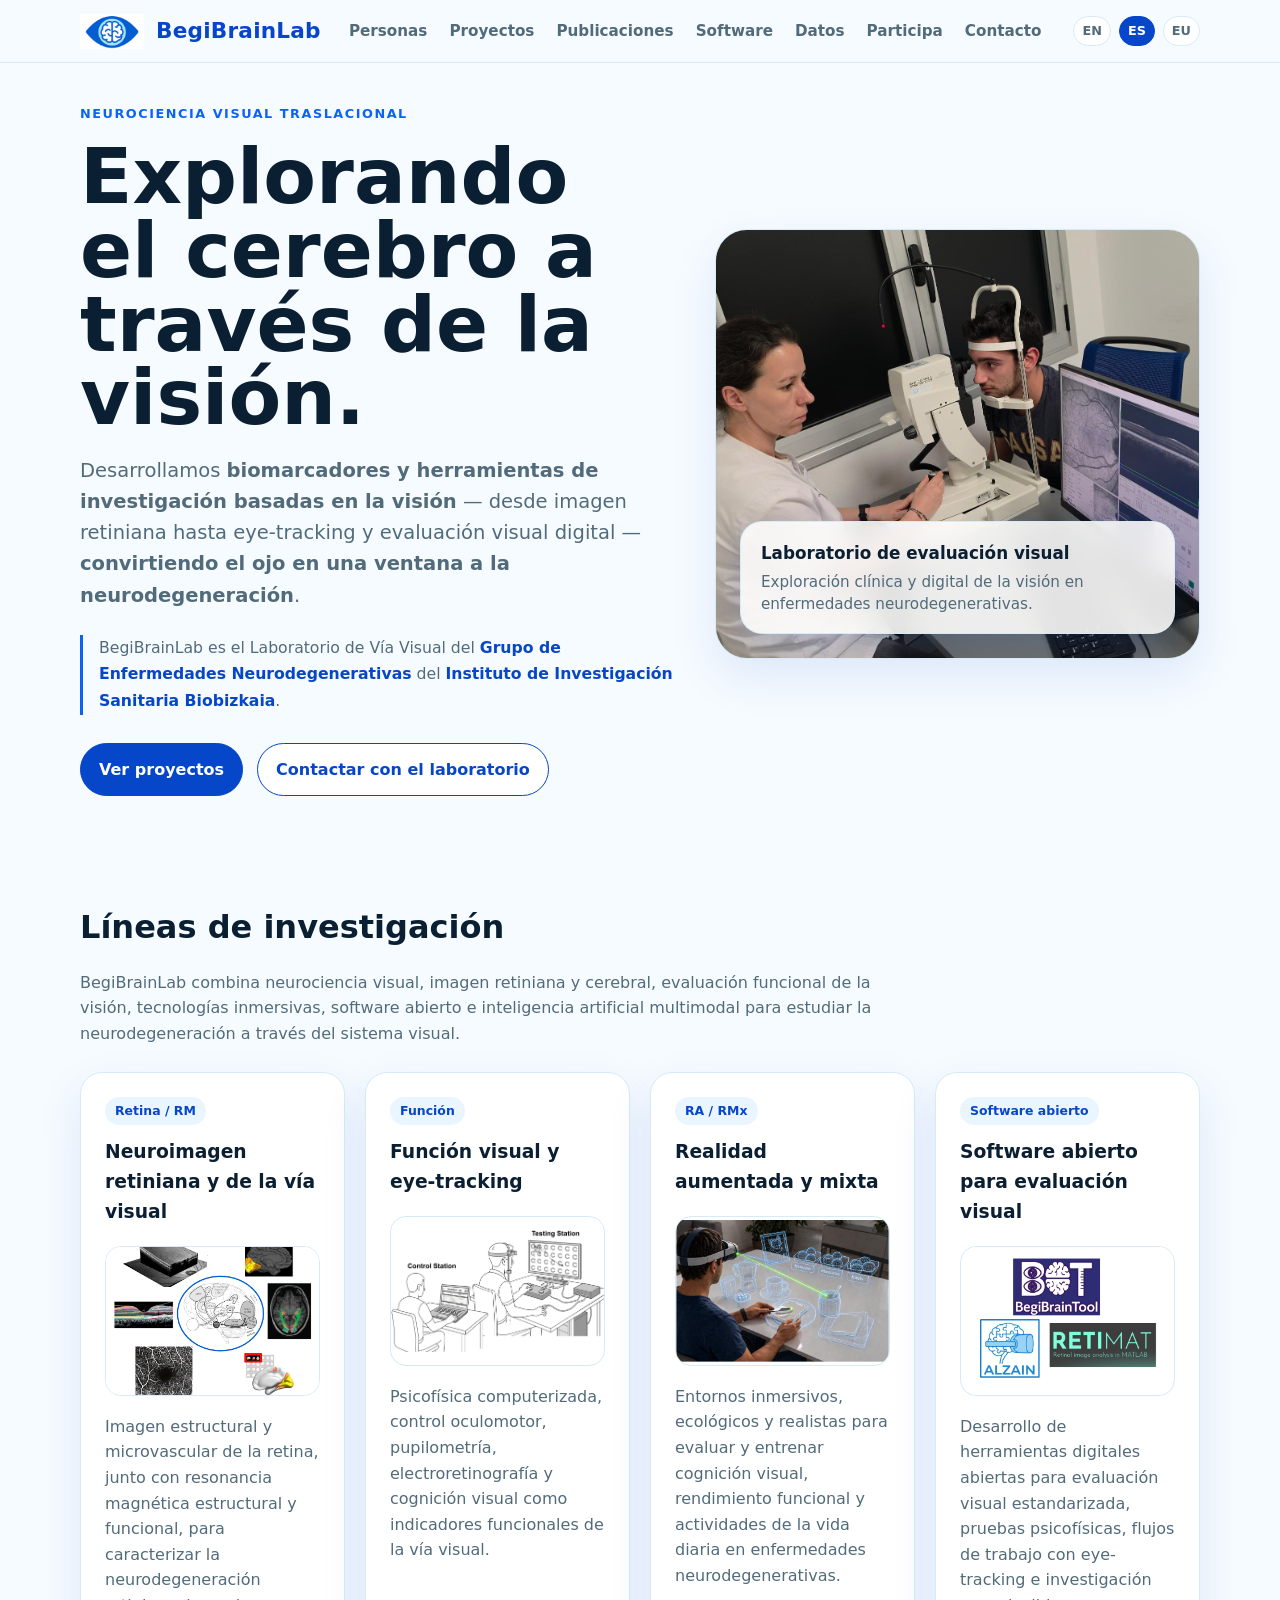
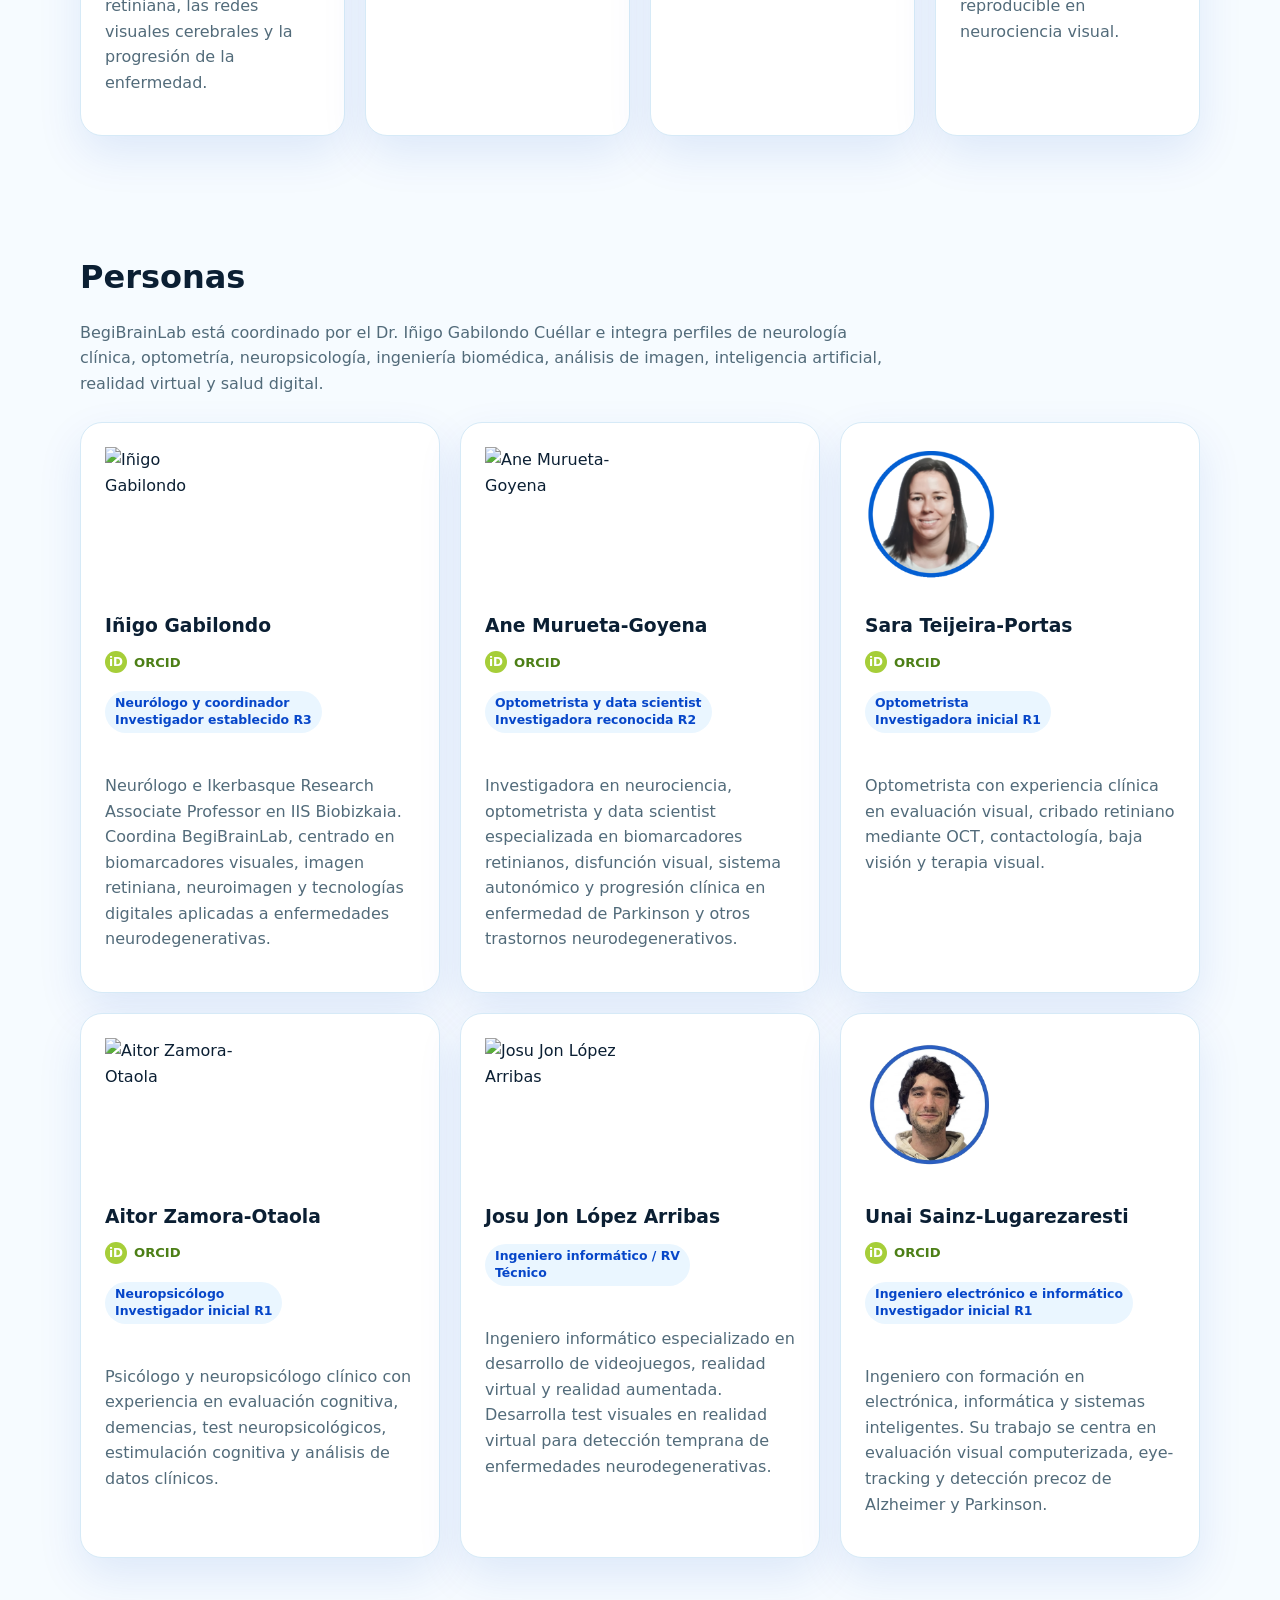
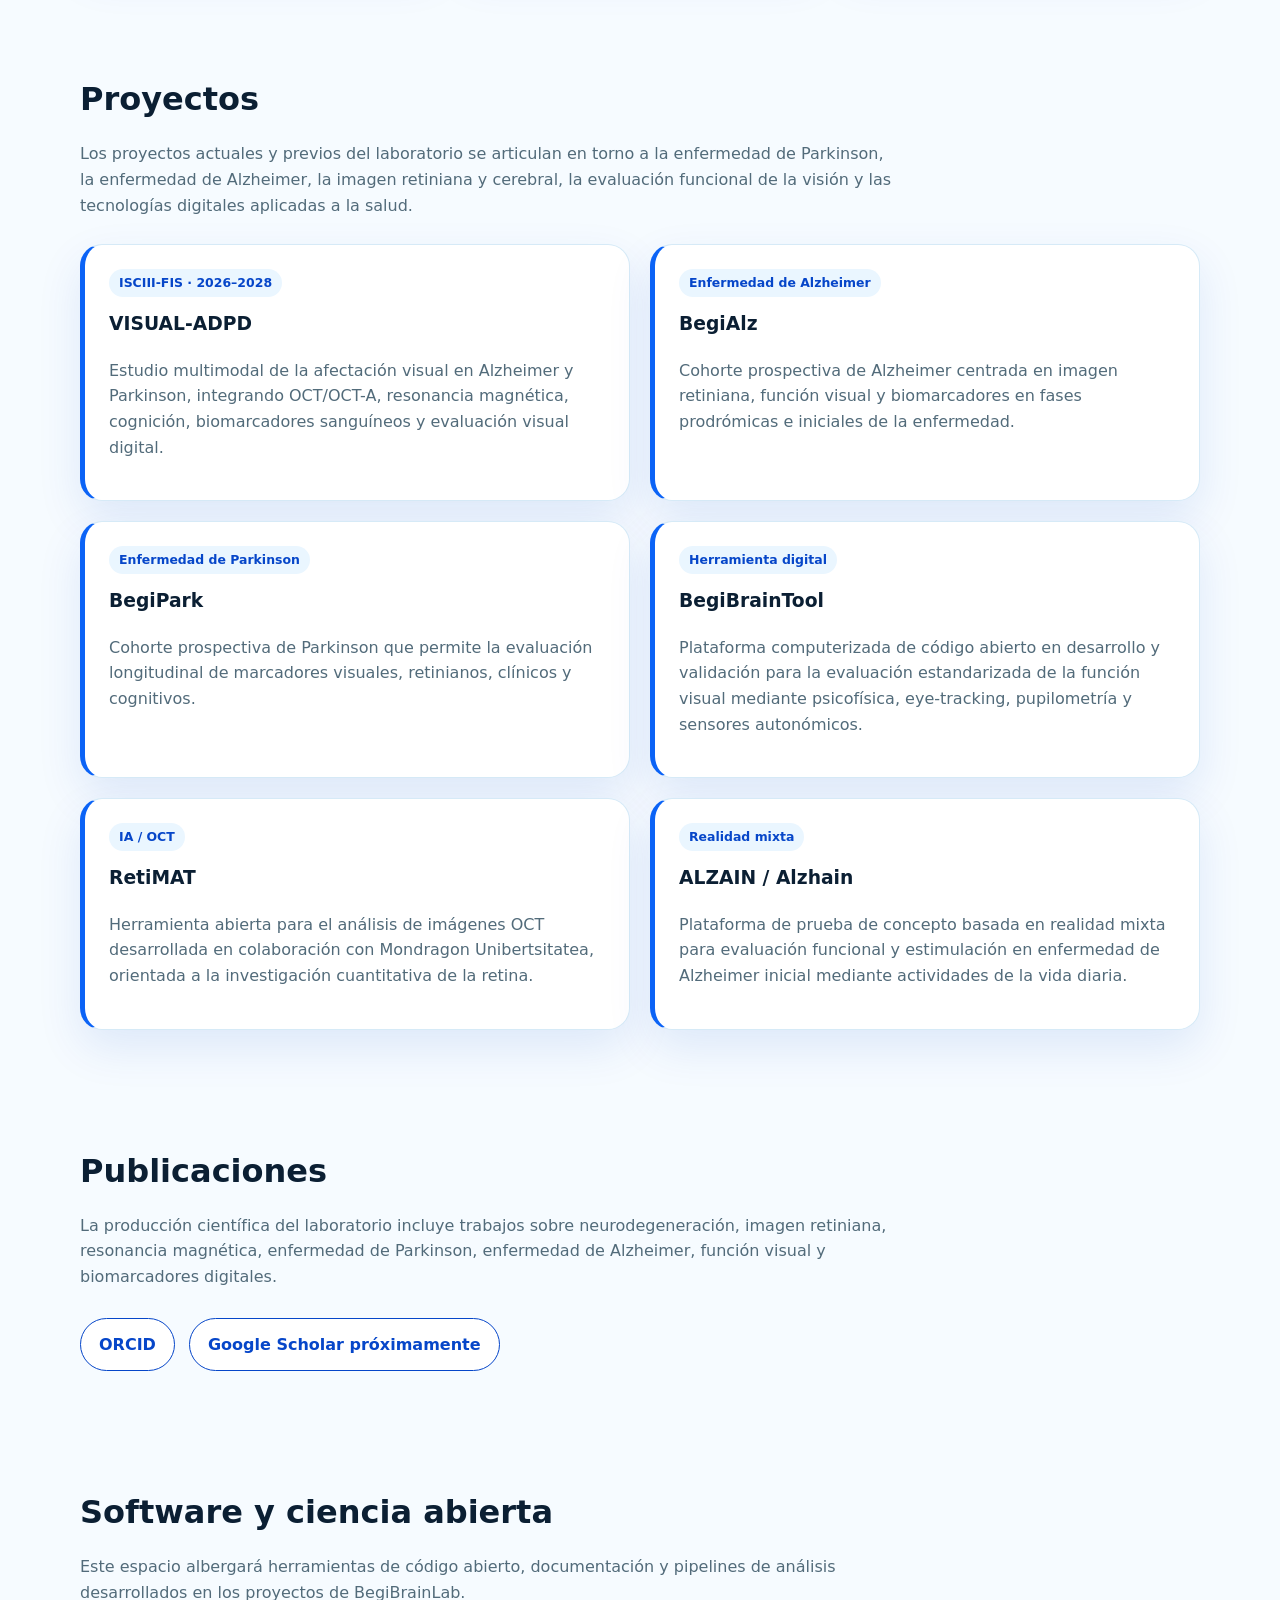
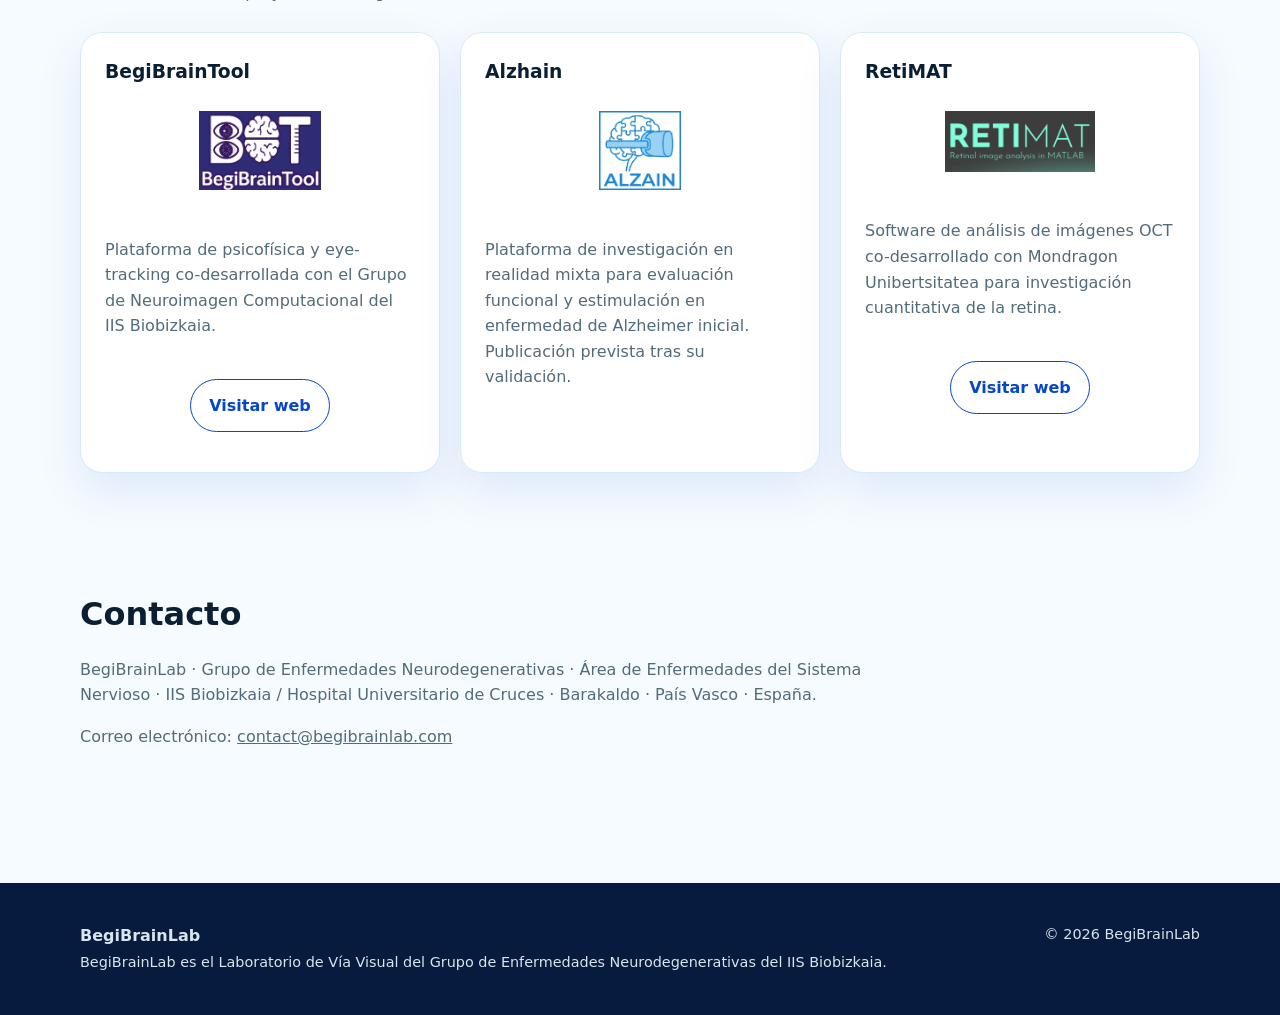
==== commit 5d6522f4: "Update index.html" ====
--- a/es/index.html
+++ b/es/index.html
@@ -197,7 +197,7 @@
 <h3>Iñigo Gabilondo</h3>
 <a class="orcid-link" href="https://orcid.org/0000-0001-6045-2840" target="_blank" rel="noopener">
 <span class="orcid-icon-wrap">
-<img class="orcid-icon" src="/assets/icons/orcid.png" alt="">
+<span class="orcid-dot"></span>
 </span>
 ORCID
 </a>
@@ -211,7 +211,7 @@
 <img class="person-photo" src="../assets/img/team/AMurueta.png" alt="Ane Murueta-Goyena">
 <h3>Ane Murueta-Goyena</h3>
 <a class="orcid-link" href="https://orcid.org/0000-0002-9808-6943" target="_blank" rel="noopener">
-<img class="orcid-icon" src="/assets/icons/orcid.png" alt="">
+<span class="orcid-dot"></span>
 ORCID
 </a>
 <span class="tag">Optometrista y data scientist<br>Investigadora reconocida R2</span>
@@ -224,7 +224,7 @@
 <img class="person-photo" src="../assets/img/team/STeijeira.png" alt="Sara Teijeira-Portas">
 <h3>Sara Teijeira-Portas</h3>
 <a class="orcid-link" href="https://orcid.org/0000-0002-2208-5864" target="_blank" rel="noopener">
-<img class="orcid-icon" src="/assets/icons/orcid.png" alt="">
+<span class="orcid-dot"></span>
 ORCID
 </a>
 <span class="tag">Optometrista<br>Investigadora inicial R1</span>
@@ -237,7 +237,7 @@
 <img class="person-photo" src="../assets/img/team/AZamora.png" alt="Aitor Zamora-Otaola">
 <h3>Aitor Zamora-Otaola</h3>
 <a class="orcid-link" href="https://orcid.org/0009-0007-6647-6625" target="_blank" rel="noopener">
-<img class="orcid-icon" src="/assets/icons/orcid.png" alt="">
+<span class="orcid-dot"></span>
 ORCID
 </a>
 <span class="tag">Neuropsicólogo<br>Investigador inicial R1</span>
@@ -259,7 +259,7 @@
 <img class="person-photo" src="../assets/img/team/USainz.png" alt="Unai Sainz-Lugarezaresti">
 <h3>Unai Sainz-Lugarezaresti</h3>
 <a class="orcid-link" href="https://orcid.org/0009-0008-0470-5960" target="_blank" rel="noopener">
-<img class="orcid-icon" src="/assets/icons/orcid.png" alt="">
+<span class="orcid-dot"></span>
 ORCID
 </a>
 <span class="tag">Ingeniero electrónico e informático<br>Investigador inicial R1</span>
--- a/assets/css/styles.css
+++ b/assets/css/styles.css
@@ -692,3 +692,66 @@
   font-weight: 800 !important;
   line-height: 1 !important;
 }
+
+/* Software cards */
+
+.software-grid {
+  grid-template-columns: repeat(3, 1fr);
+  margin-top: 26px;
+}
+
+.software-card {
+  display: flex;
+  flex-direction: column;
+  gap: 14px;
+}
+
+.software-card h3 {
+  margin-bottom: 0;
+}
+
+.software-card > a {
+  display: block !important;
+  width: fit-content !important;
+  max-width: fit-content !important;
+  margin: 10px auto 16px !important;
+}
+
+.software-card .software-logo {
+  display: block !important;
+  width: auto !important;
+  height: auto !important;
+  max-width: 150px !important;
+  max-height: 80px !important;
+  object-fit: contain !important;
+  object-position: center !important;
+  margin: 10px auto 16px !important;
+  padding: 0 !important;
+  border: 0 !important;
+  border-radius: 0 !important;
+  background: transparent !important;
+}
+
+.software-card > a .software-logo {
+  margin: 0 !important;
+}
+
+.software-card .btn {
+  width: fit-content;
+  margin-top: auto;
+}
+
+@media (max-width: 850px) {
+  .software-grid {
+    grid-template-columns: 1fr;
+  }
+
+  .software-card > a {
+    margin: 10px auto 16px !important;
+  }
+
+  .software-card .software-logo {
+    max-width: 150px !important;
+    max-height: 80px !important;
+  }
+}
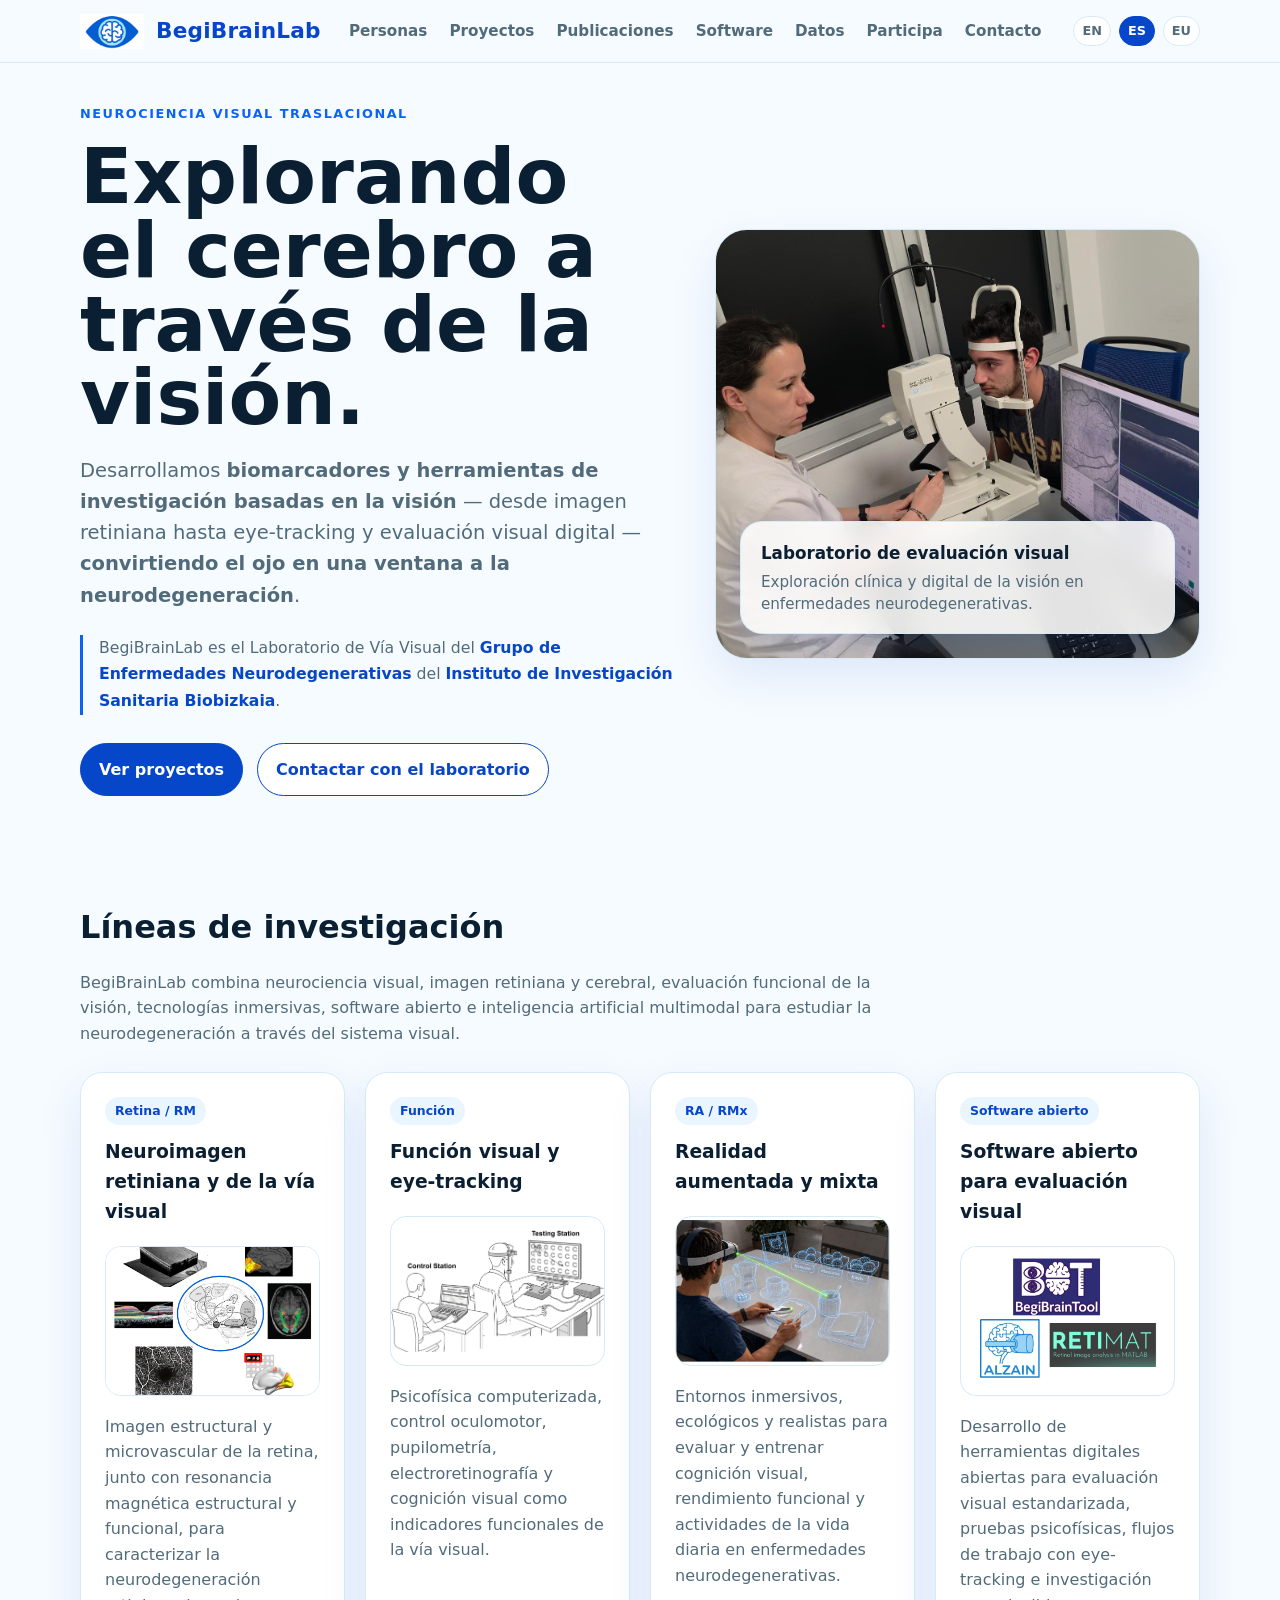
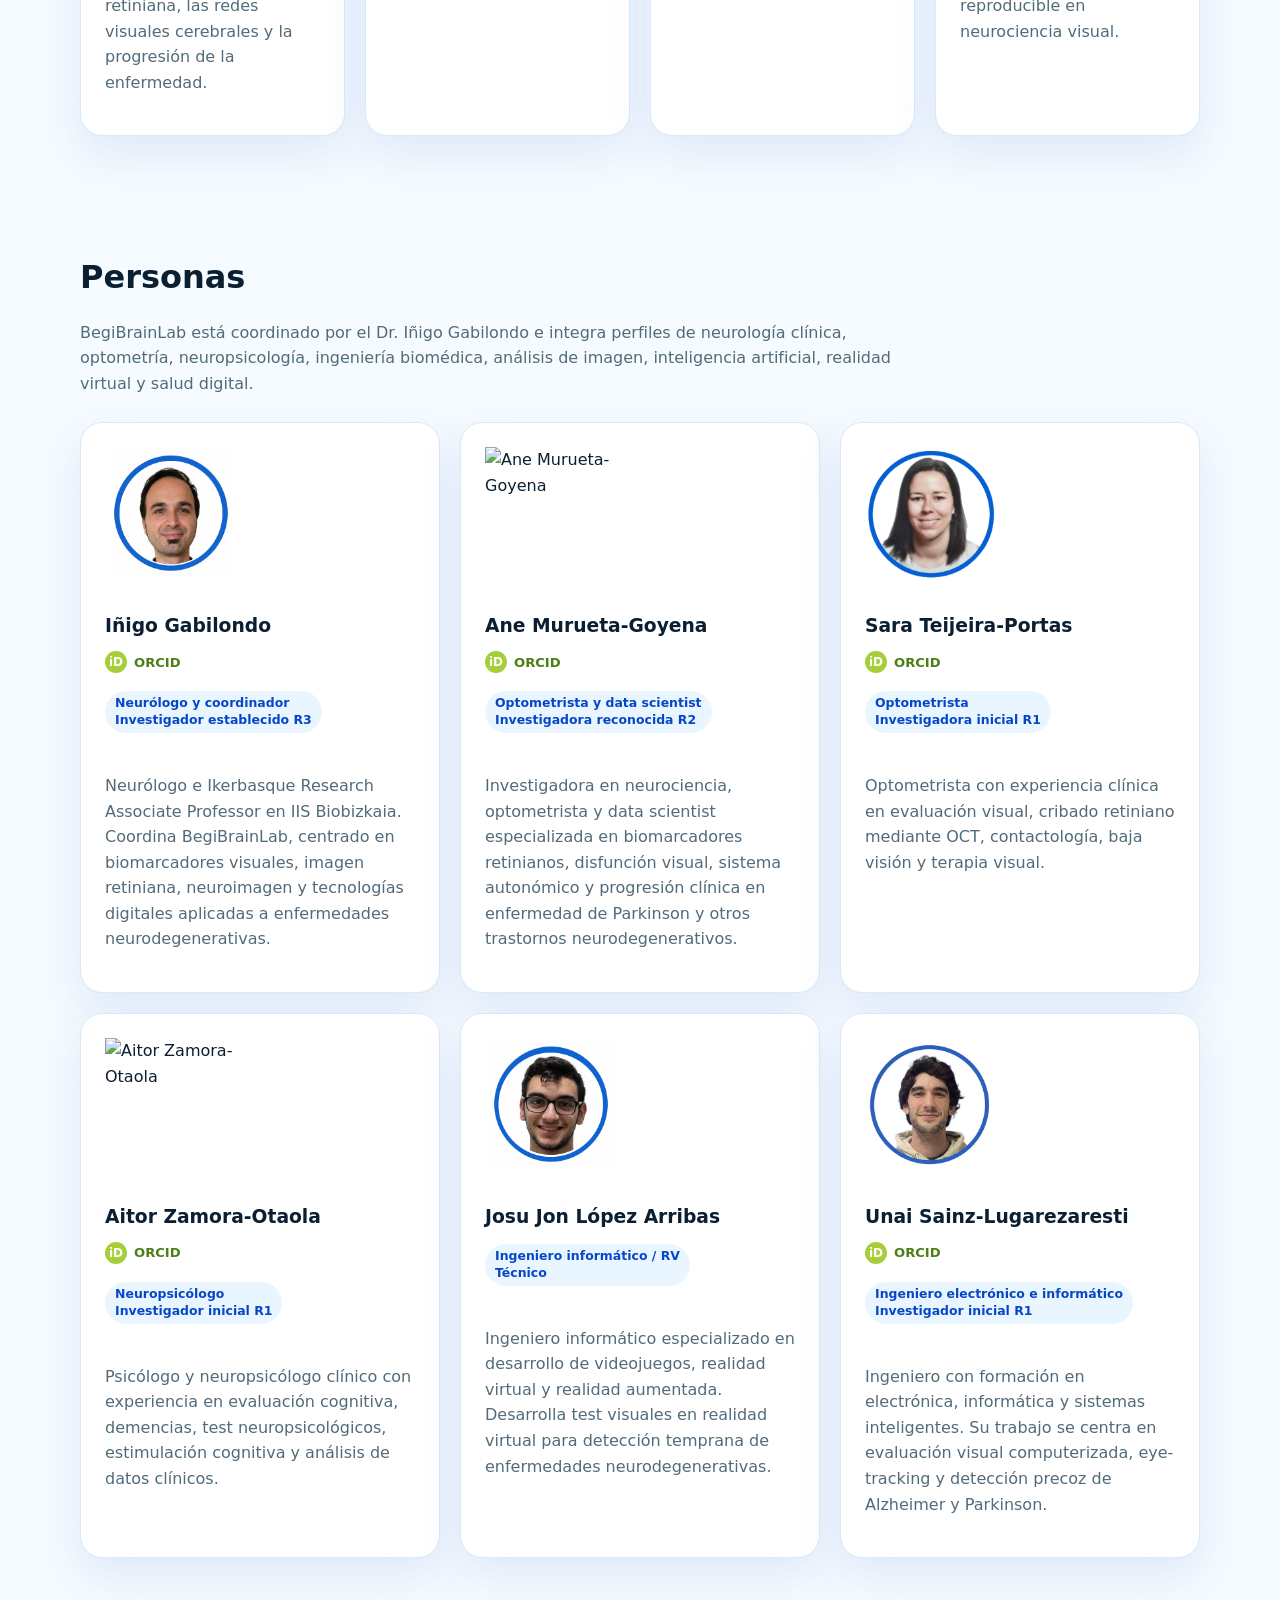
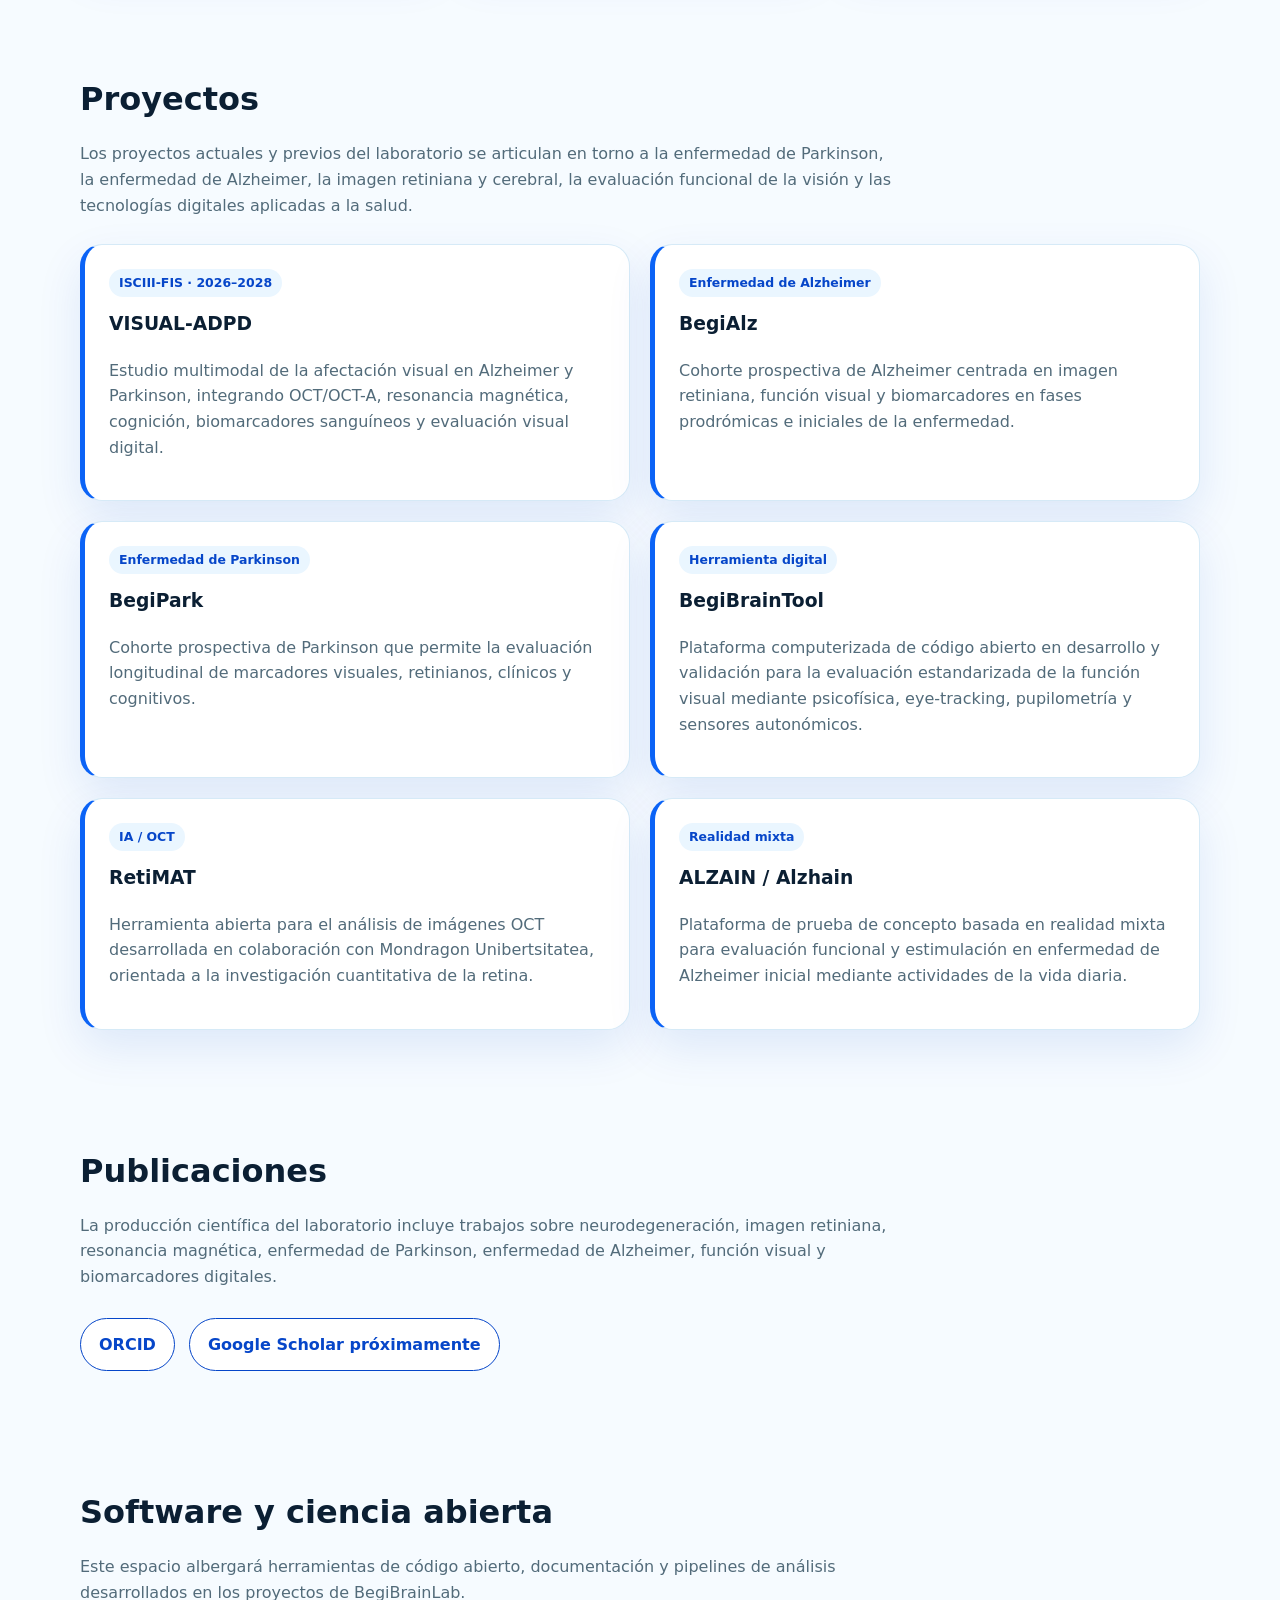
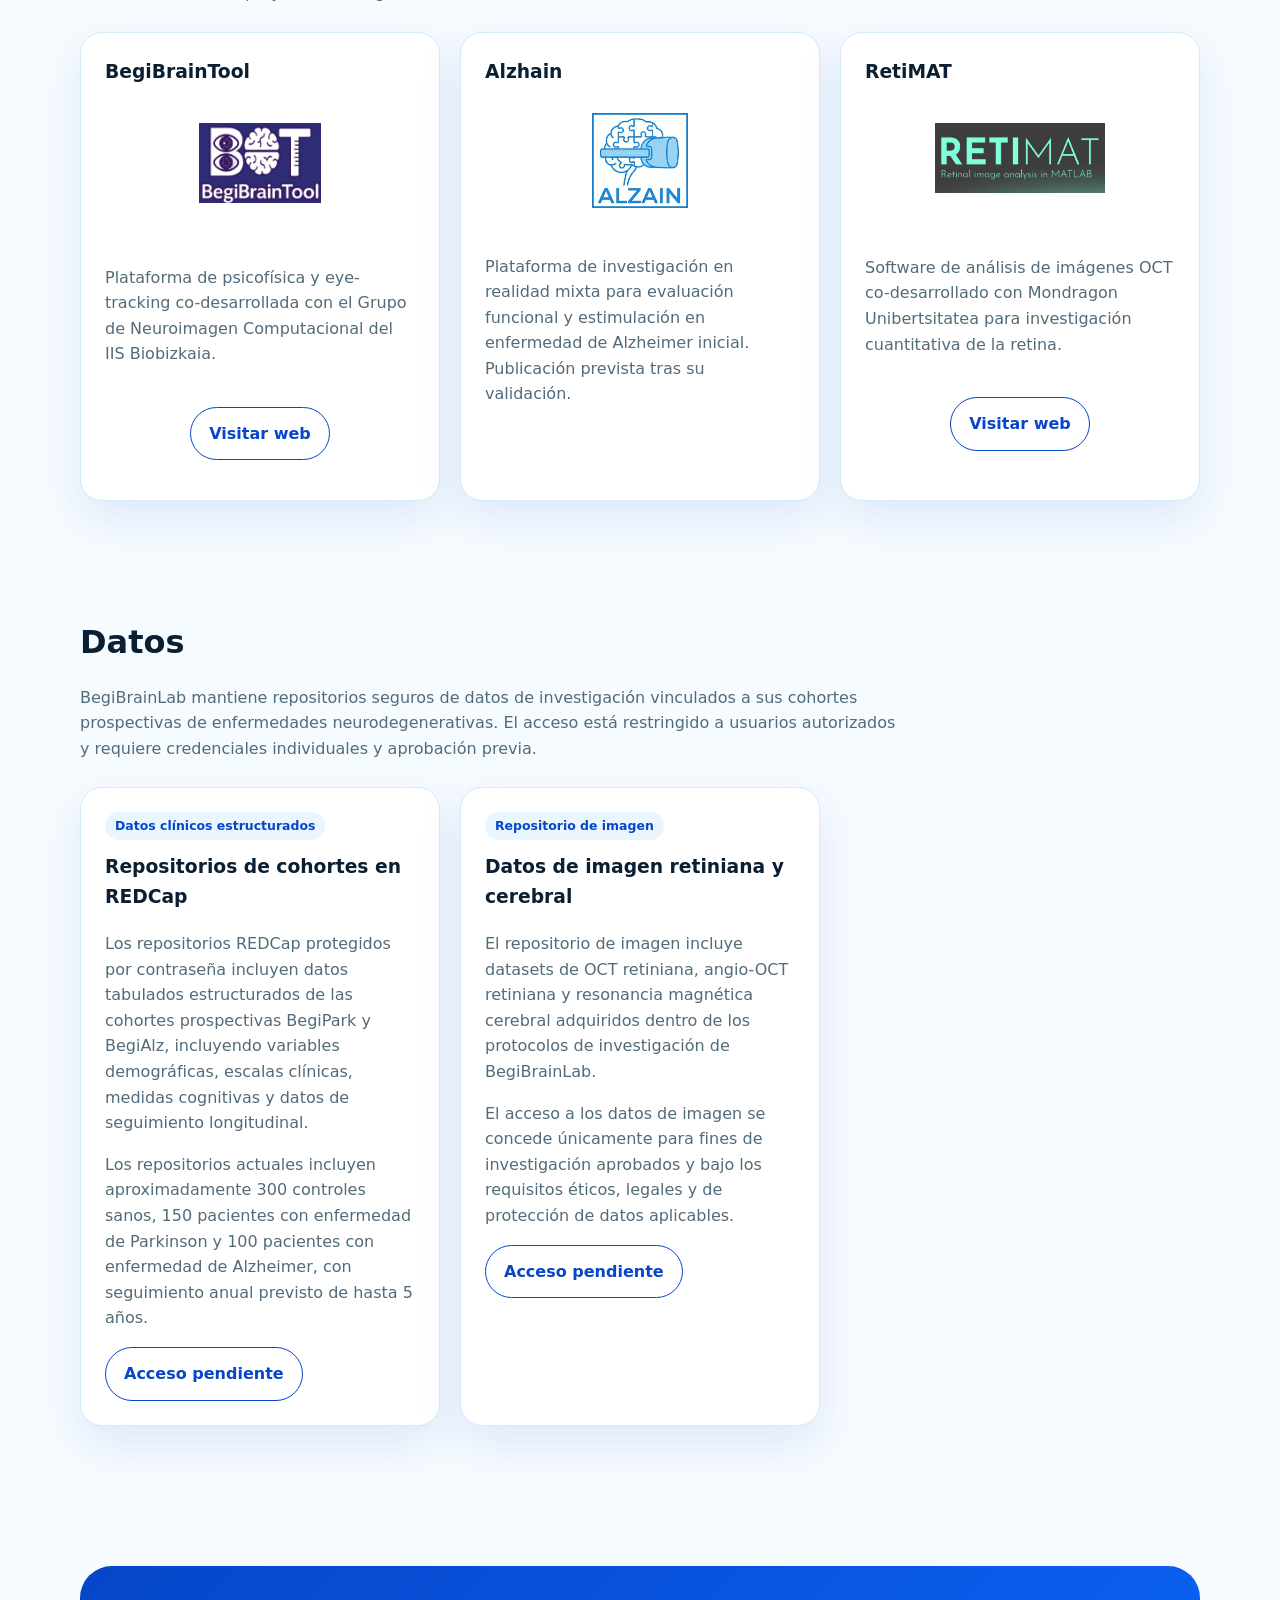
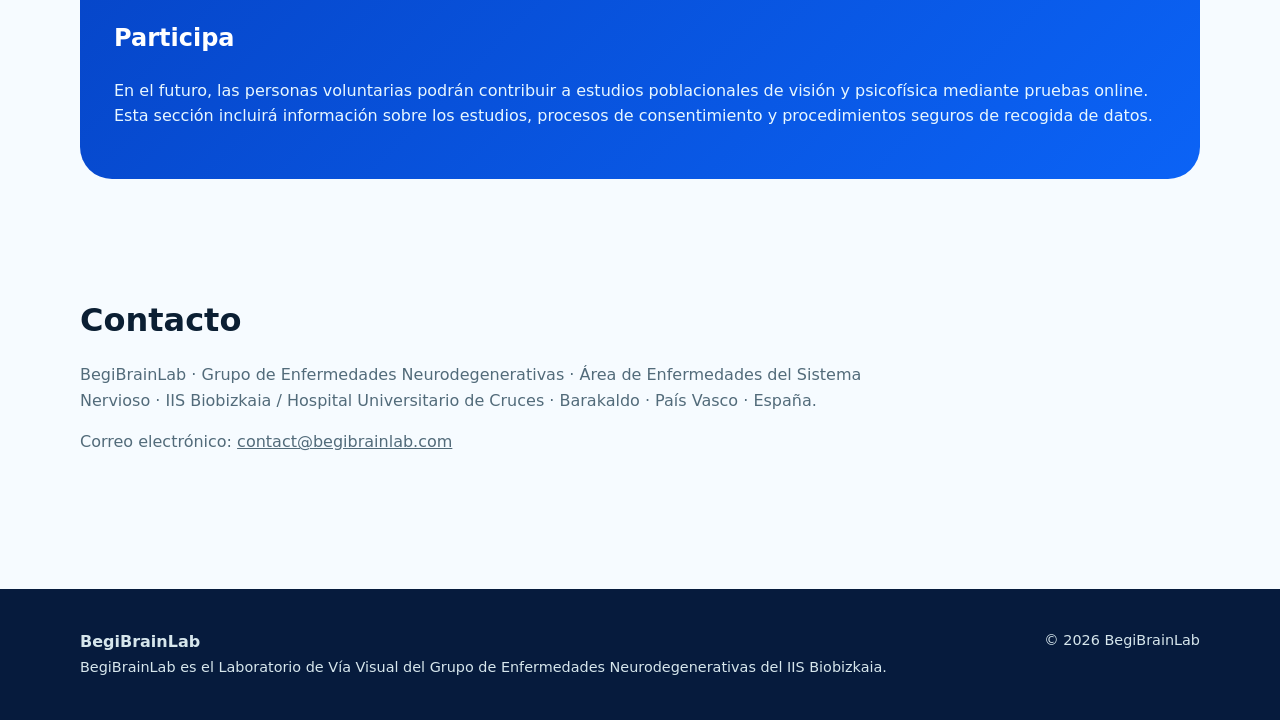
==== commit f0f07747: "Update index.html" ====
--- a/es/index.html
+++ b/es/index.html
@@ -28,7 +28,7 @@
 <button class="menu-toggle" type="button" aria-label="Abrir menú de navegación" aria-expanded="false">
 ☰
 </button>
-  
+
 <nav class="menu">
 <a href="#people">Personas</a>
 <a href="#projects">Proyectos</a>
@@ -187,7 +187,7 @@
 </h2>
 
 <p class="section-intro">
-BegiBrainLab está coordinado por el Dr. Iñigo Gabilondo Cuéllar e integra perfiles de neurología clínica, optometría, neuropsicología, ingeniería biomédica, análisis de imagen, inteligencia artificial, realidad virtual y salud digital.
+BegiBrainLab está coordinado por el Dr. Iñigo Gabilondo e integra perfiles de neurología clínica, optometría, neuropsicología, ingeniería biomédica, análisis de imagen, inteligencia artificial, realidad virtual y salud digital.
 </p>
 
 <div class="grid cards">
@@ -196,9 +196,7 @@
 <img class="person-photo" src="../assets/img/team/IGabilondo.png" alt="Iñigo Gabilondo">
 <h3>Iñigo Gabilondo</h3>
 <a class="orcid-link" href="https://orcid.org/0000-0001-6045-2840" target="_blank" rel="noopener">
-<span class="orcid-icon-wrap">
 <span class="orcid-dot"></span>
-</span>
 ORCID
 </a>
 <span class="tag">Neurólogo y coordinador<br>Investigador establecido R3</span>
@@ -355,7 +353,7 @@
 </p>
 
 <div class="actions">
-<a class="btn secondary" href="https://orcid.org/0000-0001-6045-2840">ORCID</a>
+<a class="btn secondary" href="https://orcid.org/0000-0001-6045-2840" target="_blank" rel="noopener">ORCID</a>
 <a class="btn secondary" href="#">Google Scholar próximamente</a>
 </div>
 
@@ -385,6 +383,7 @@
   class="software-logo"
   src="/assets/img/software/begibraintool.png"
   alt="Logotipo de BegiBrainTool"
+  style="display:block !important; width:150px !important; max-width:150px !important; height:auto !important; max-height:80px !important; object-fit:contain !important; margin:12px auto 16px !important; padding:0 !important; border:0 !important; background:transparent !important;"
 >
 </a>
 
@@ -404,6 +403,7 @@
   class="software-logo"
   src="/assets/img/software/alzhain.png"
   alt="Logotipo de Alzhain"
+  style="display:block !important; width:110px !important; max-width:110px !important; height:auto !important; max-height:95px !important; object-fit:contain !important; margin:12px auto 16px !important; padding:0 !important; border:0 !important; background:transparent !important;"
 >
 
 <p>
@@ -419,6 +419,7 @@
   class="software-logo"
   src="/assets/img/software/retimat.png"
   alt="Logotipo de RetiMAT"
+  style="display:block !important; width:170px !important; max-width:170px !important; height:auto !important; max-height:80px !important; object-fit:contain !important; margin:12px auto 16px !important; padding:0 !important; border:0 !important; background:transparent !important;"
 >
 </a>
 
@@ -430,6 +431,70 @@
 Visitar web
 </a>
 </article>
+
+</div>
+
+</div>
+
+</section>
+
+<section id="data">
+
+<div class="container">
+
+<h2 class="section-title">
+Datos
+</h2>
+
+<p class="section-intro">
+BegiBrainLab mantiene repositorios seguros de datos de investigación vinculados a sus cohortes prospectivas de enfermedades neurodegenerativas. El acceso está restringido a usuarios autorizados y requiere credenciales individuales y aprobación previa.
+</p>
+
+<div class="grid cards">
+
+<article class="card">
+<span class="tag">Datos clínicos estructurados</span>
+<h3>Repositorios de cohortes en REDCap</h3>
+<p>
+Los repositorios REDCap protegidos por contraseña incluyen datos tabulados estructurados de las cohortes prospectivas BegiPark y BegiAlz, incluyendo variables demográficas, escalas clínicas, medidas cognitivas y datos de seguimiento longitudinal.
+</p>
+<p class="muted">
+Los repositorios actuales incluyen aproximadamente 300 controles sanos, 150 pacientes con enfermedad de Parkinson y 100 pacientes con enfermedad de Alzheimer, con seguimiento anual previsto de hasta 5 años.
+</p>
+<a class="btn secondary" href="#">Acceso pendiente</a>
+</article>
+
+<article class="card">
+<span class="tag">Repositorio de imagen</span>
+<h3>Datos de imagen retiniana y cerebral</h3>
+<p>
+El repositorio de imagen incluye datasets de OCT retiniana, angio-OCT retiniana y resonancia magnética cerebral adquiridos dentro de los protocolos de investigación de BegiBrainLab.
+</p>
+<p class="muted">
+El acceso a los datos de imagen se concede únicamente para fines de investigación aprobados y bajo los requisitos éticos, legales y de protección de datos aplicables.
+</p>
+<a class="btn secondary" href="#">Acceso pendiente</a>
+</article>
+
+</div>
+
+</div>
+
+</section>
+
+<section id="participate">
+
+<div class="container">
+
+<div class="callout">
+
+<h2>
+Participa
+</h2>
+
+<p>
+En el futuro, las personas voluntarias podrán contribuir a estudios poblacionales de visión y psicofísica mediante pruebas online. Esta sección incluirá información sobre los estudios, procesos de consentimiento y procedimientos seguros de recogida de datos.
+</p>
 
 </div>
 
--- a/assets/css/styles.css
+++ b/assets/css/styles.css
@@ -755,3 +755,26 @@
     max-height: 80px !important;
   }
 }
+
+/* Active navigation section */
+
+.menu a.is-active-section,
+.menu a.is-active-section:hover,
+.menu a.is-active-section:focus,
+.menu a.is-active-section:active {
+  background: var(--brand);
+  color: #ffffff !important;
+  border-radius: 999px;
+  padding: 7px 12px;
+}
+
+@media (max-width: 900px) {
+  .menu a.is-active-section,
+  .menu a.is-active-section:hover,
+  .menu a.is-active-section:focus,
+  .menu a.is-active-section:active {
+    background: var(--brand);
+    color: #ffffff !important;
+    border-radius: 12px;
+  }
+}
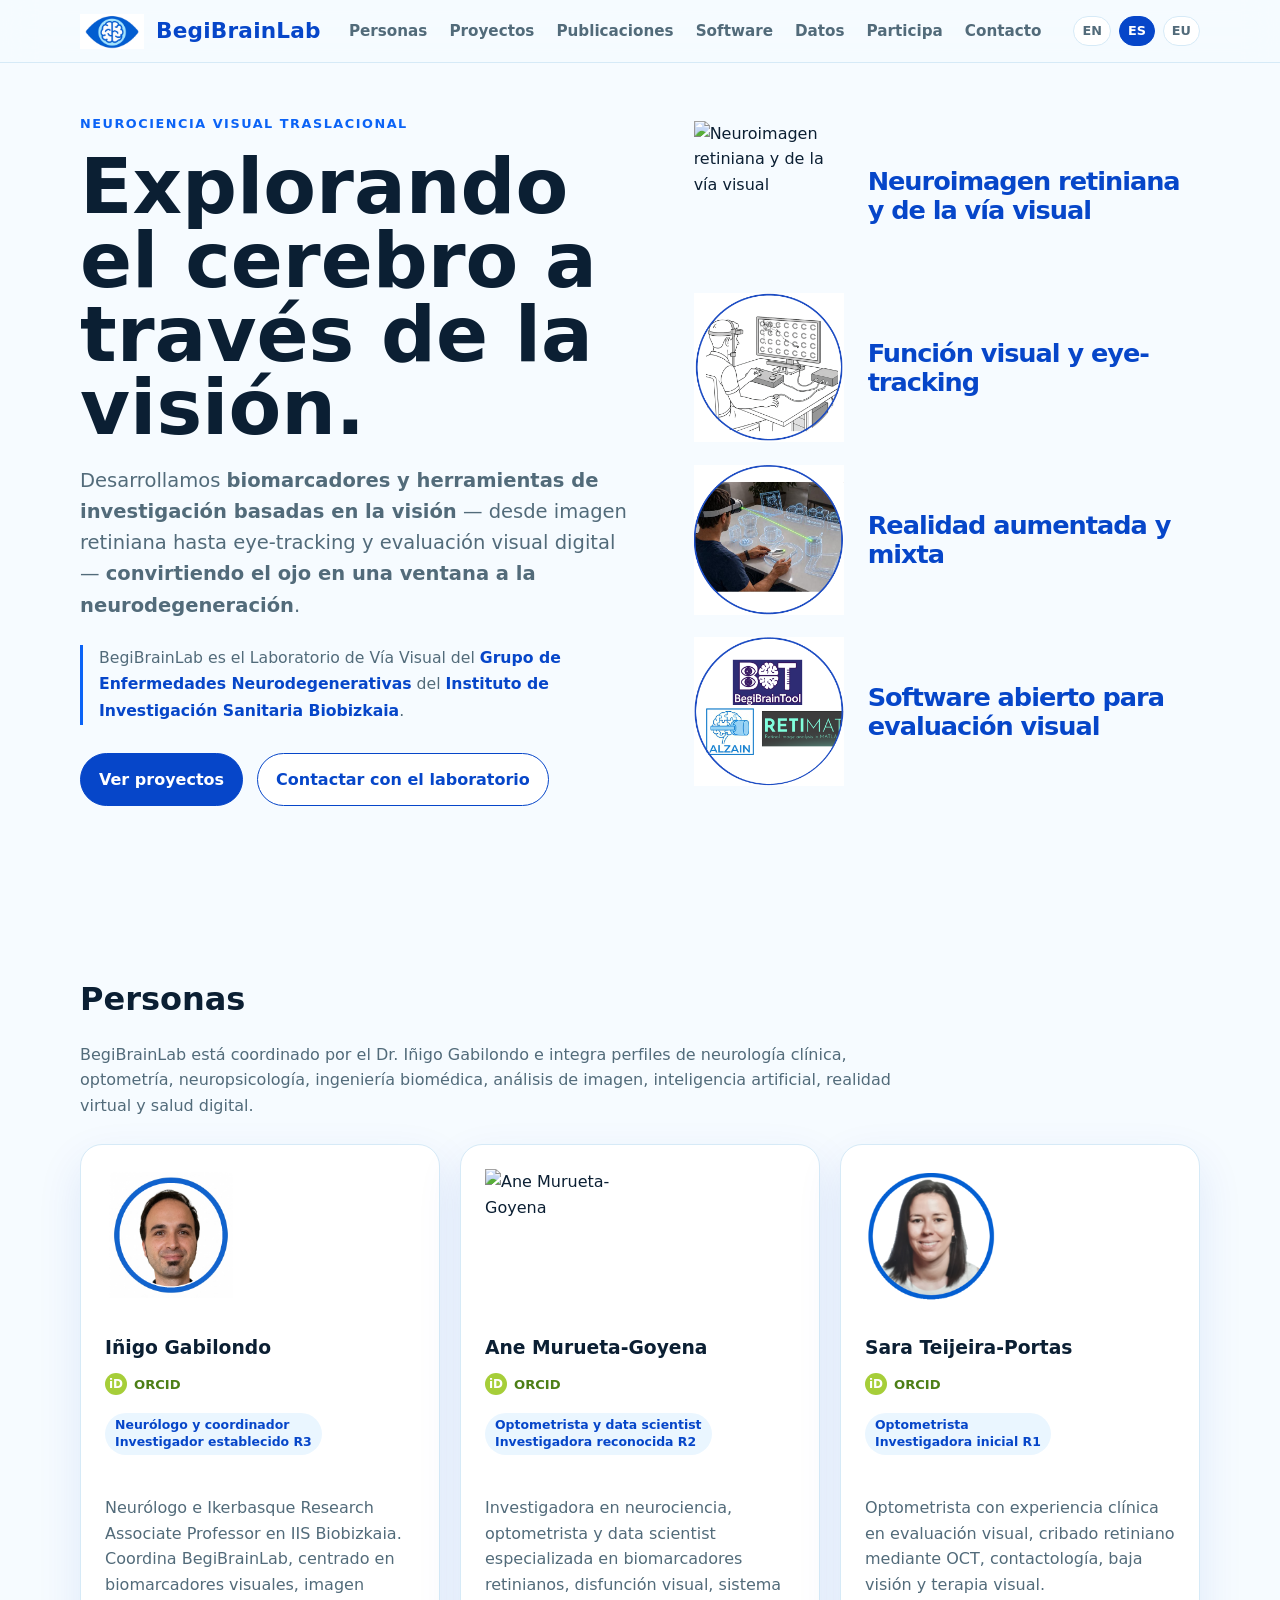
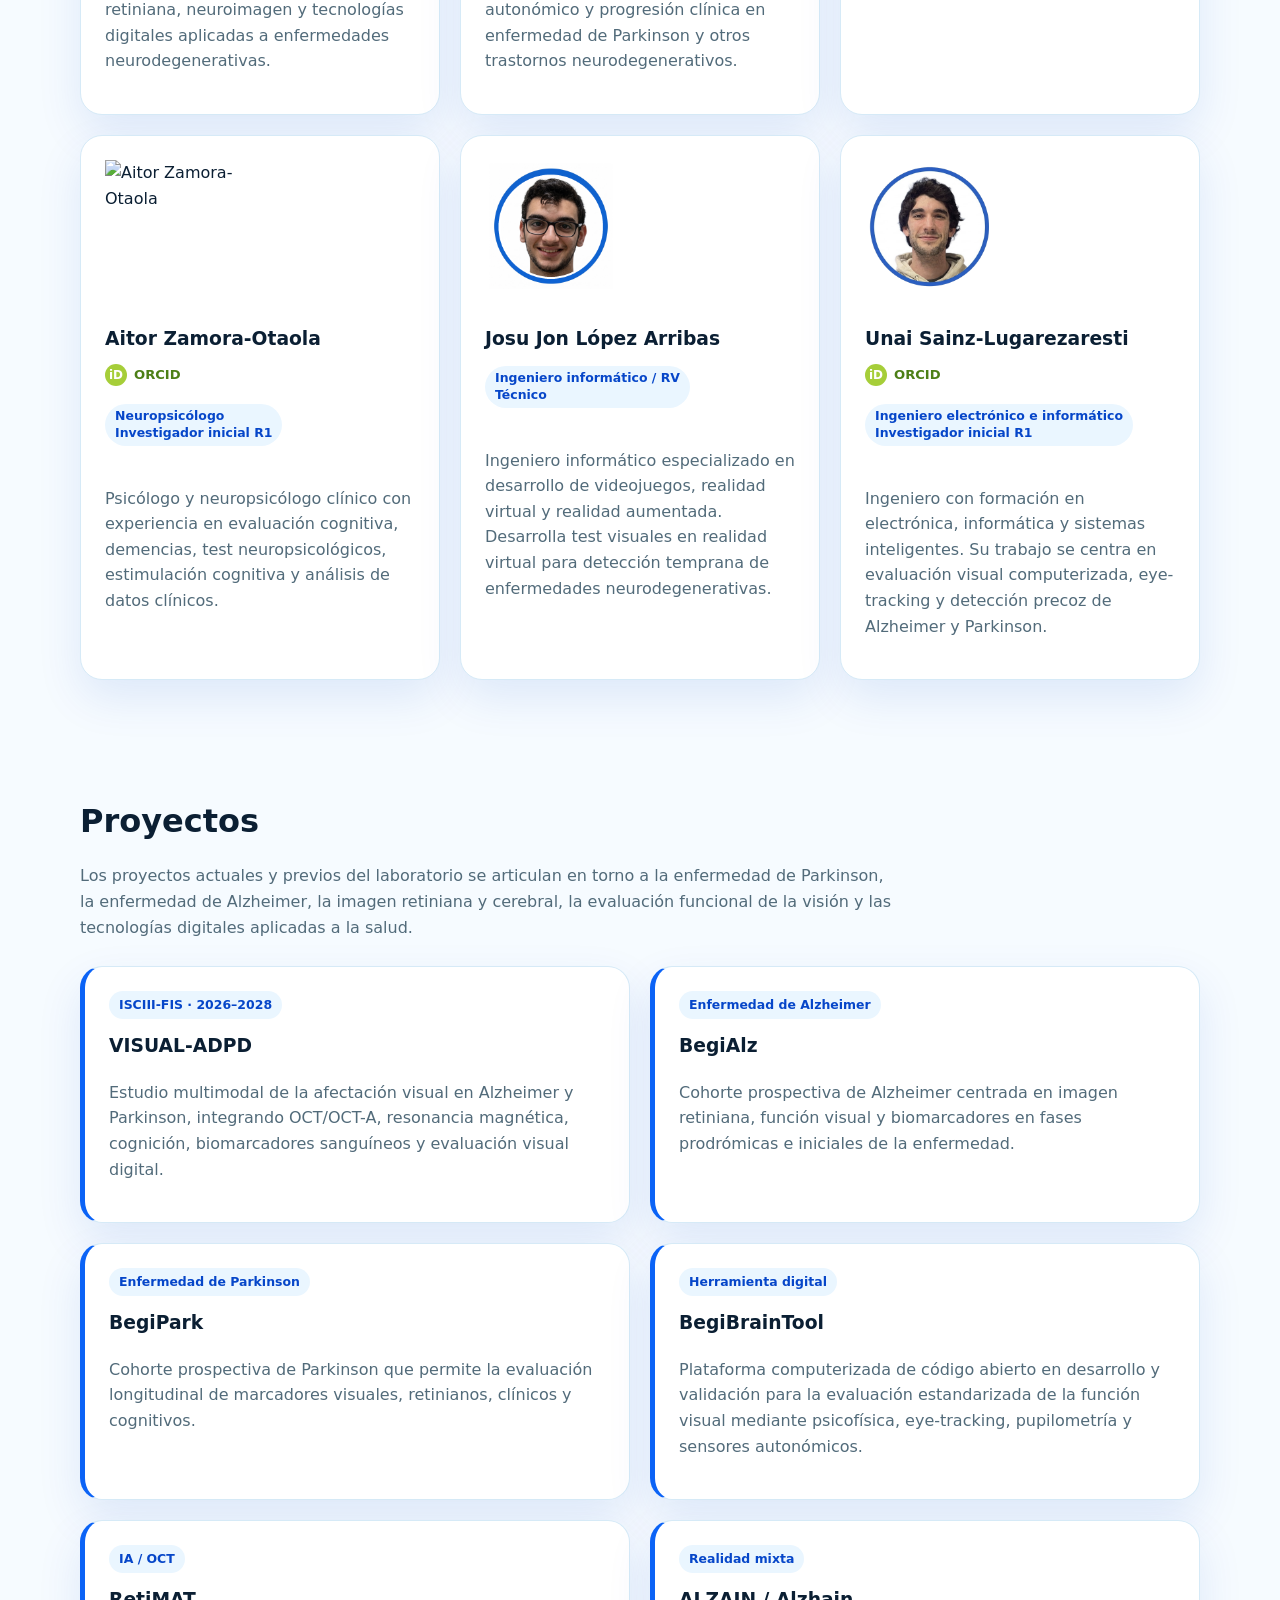
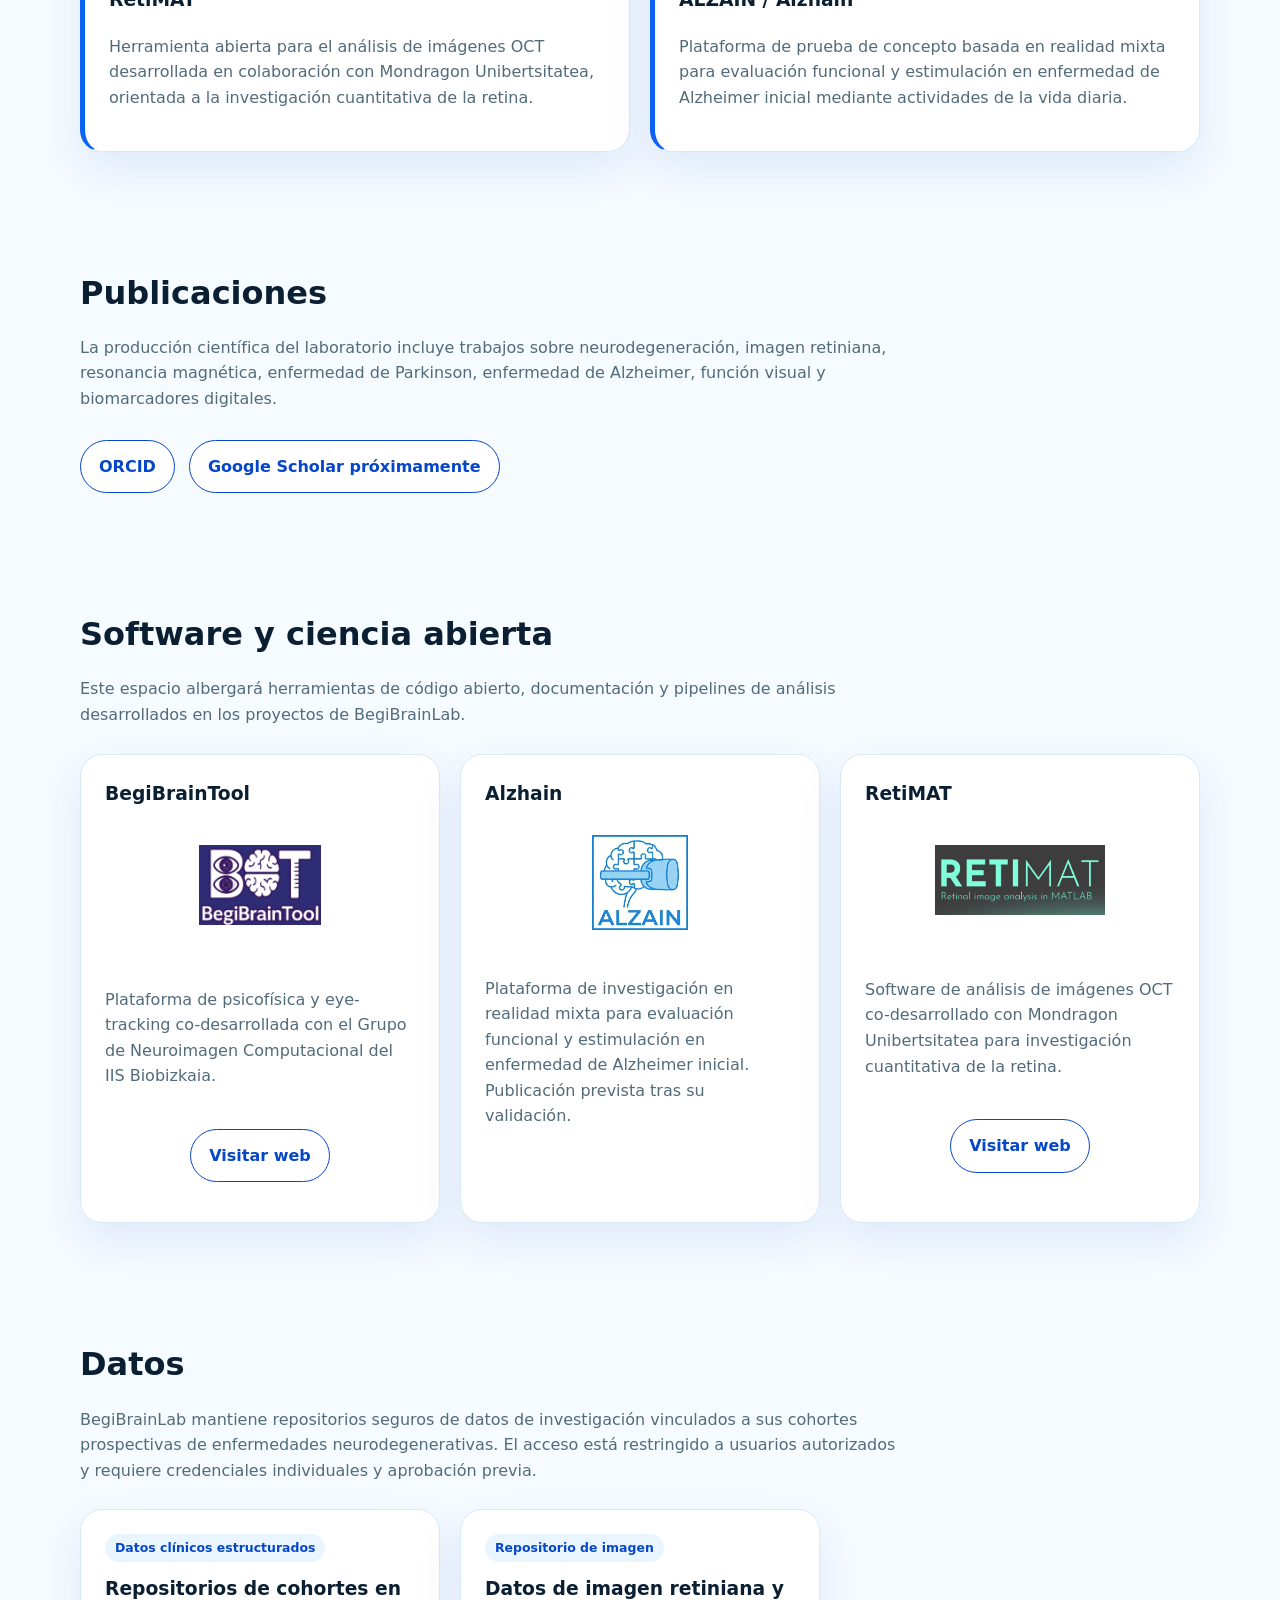
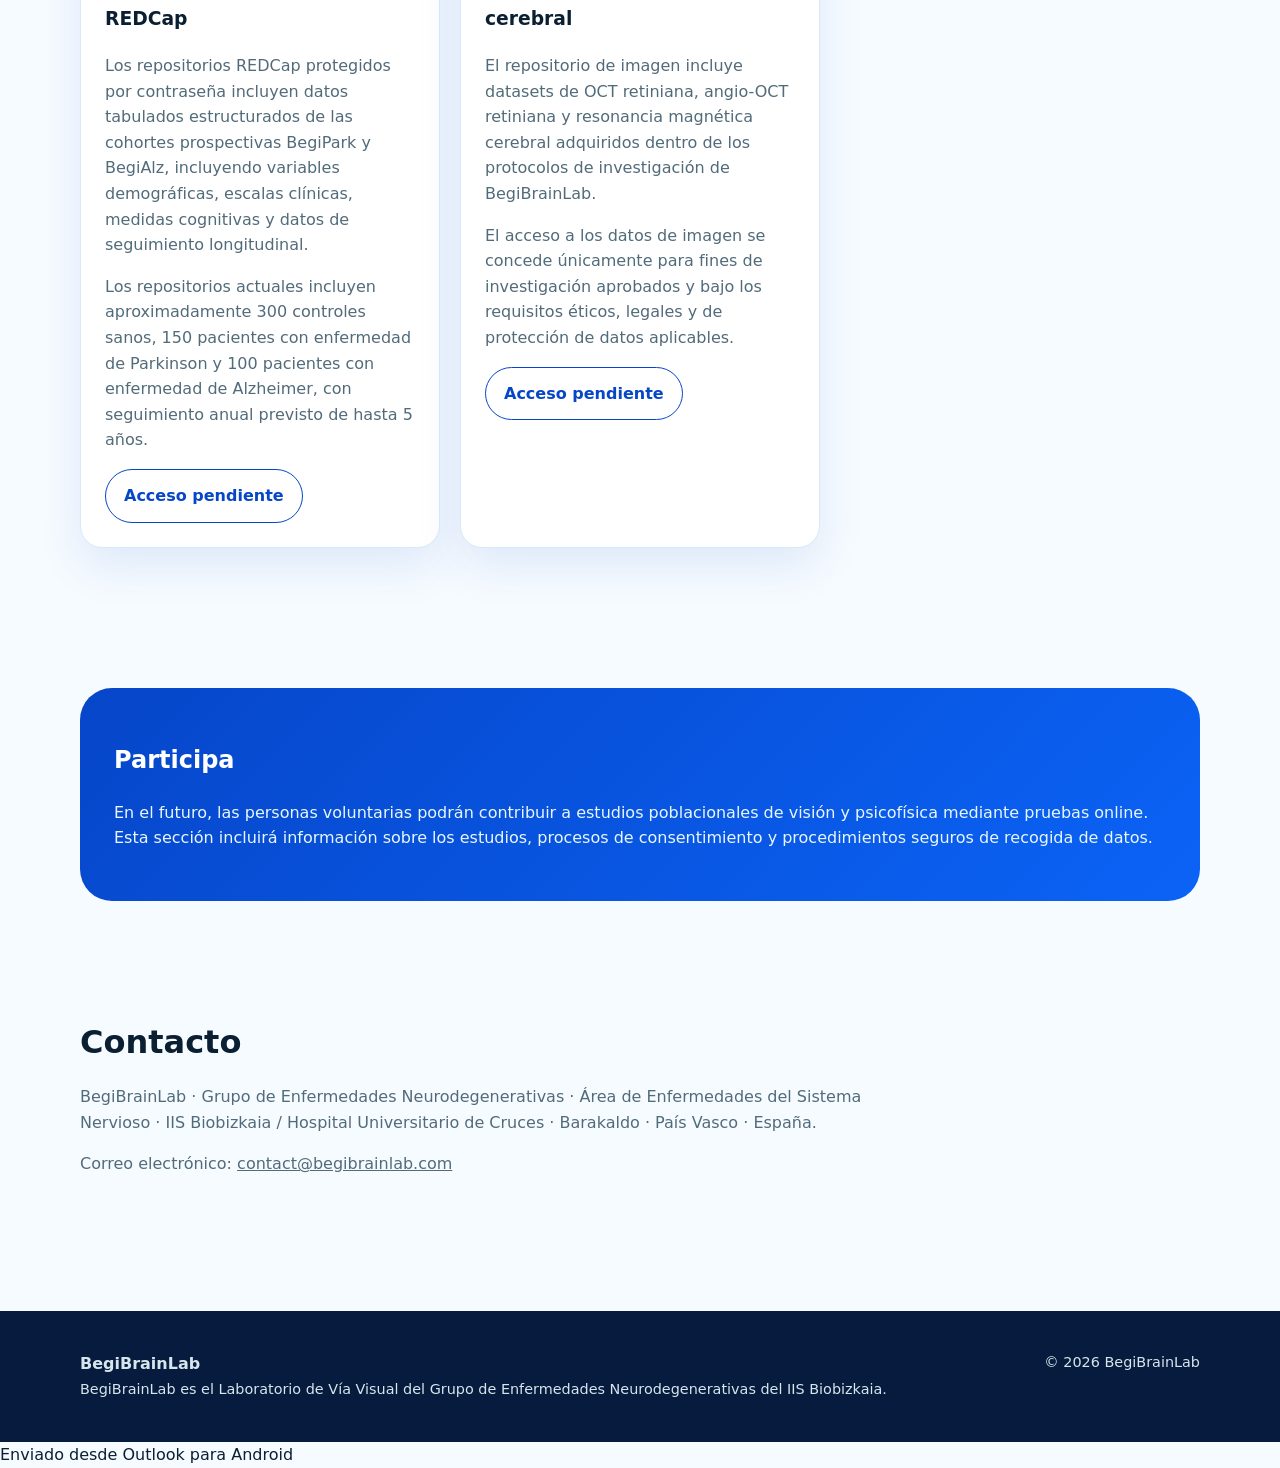
==== commit 8fb67368: "Update index.html" ====
--- a/es/index.html
+++ b/es/index.html
@@ -1,7 +1,11 @@
 <!doctype html>
+
 <html lang="es">
+
 <head>
+
 <meta charset="utf-8">
+
 <meta name="viewport" content="width=device-width,initial-scale=1">
 
 <title>BegiBrainLab | Explorando el cerebro a través de la visión</title>
@@ -13,11 +17,13 @@
 <link rel="icon" href="/assets/icons/favicon.ico">
 <link rel="icon" type="image/png" sizes="32x32" href="/assets/icons/icon-32.png">
 <link rel="apple-touch-icon" sizes="180x180" href="/assets/icons/icon-180.png">
+
 </head>
 
 <body>
 
 <header class="topbar">
+
 <div class="container nav">
 
 <a class="brand" href="/es/">
@@ -30,6 +36,7 @@
 </button>
 
 <nav class="menu">
+
 <a href="#people">Personas</a>
 <a href="#projects">Proyectos</a>
 <a href="#publications">Publicaciones</a>
@@ -43,9 +50,11 @@
 <a href="/es/" class="active">ES</a>
 <a href="/eu/">EU</a>
 </span>
+
 </nav>
 
 </div>
+
 </header>
 
 <main>
@@ -64,6 +73,26 @@
 Explorando el cerebro a través de la visión.
 </h1>
 
+<div class="hero-research-map-mobile" aria-label="Líneas de investigación de BegiBrainLab">
+
+<div class="hero-research-icon">
+<img src="/assets/img/hero/research-retina.PNG" alt="Neuroimagen retiniana y de la vía visual">
+</div>
+
+<div class="hero-research-icon">
+<img src="/assets/img/hero/research-function.PNG" alt="Función visual y eye-tracking">
+</div>
+
+<div class="hero-research-icon">
+<img src="/assets/img/hero/research-xr.PNG" alt="Realidad aumentada y mixta">
+</div>
+
+<div class="hero-research-icon">
+<img src="/assets/img/hero/research-software.PNG" alt="Software abierto para evaluación visual">
+</div>
+
+</div>
+
 <p class="lead">
 Desarrollamos <strong>biomarcadores y herramientas de investigación basadas en la visión</strong> — desde imagen retiniana hasta eye-tracking y evaluación visual digital — <strong>convirtiendo el ojo en una ventana a la neurodegeneración</strong>.
 </p>
@@ -72,105 +101,34 @@
 BegiBrainLab es el Laboratorio de Vía Visual del <a href="https://www.bio-bizkaia.eus/areas-investigacion/bc5.01" target="_blank" rel="noopener">Grupo de Enfermedades Neurodegenerativas</a> del <a href="https://www.bio-bizkaia.eus/web/iis/bb/inicio" target="_blank" rel="noopener">Instituto de Investigación Sanitaria Biobizkaia</a>.
 </p>
 
-<div class="actions">
+<div class="actions hero-actions-desktop">
 <a class="btn primary" href="#projects">Ver proyectos</a>
 <a class="btn secondary" href="#contact">Contactar con el laboratorio</a>
 </div>
 
 </div>
 
-<div class="hero-carousel" data-carousel-lang="es" aria-label="Carrusel visual de BegiBrainLab">
-
-<img
-  class="hero-carousel-image"
-  src="../assets/img/hero/lab.png"
-  alt="Laboratorio de evaluación visual de BegiBrainLab"
->
-
-<div class="hero-slide-caption">
-<strong>Laboratorio de evaluación visual</strong>
-<span>Exploración clínica y digital de la visión en enfermedades neurodegenerativas.</span>
-</div>
-
-</div>
-
-</div>
-
-</section>
-
-<section>
-
-<div class="container">
-
-<h2 class="section-title">
-Líneas de investigación
-</h2>
-
-<p class="section-intro">
-BegiBrainLab combina neurociencia visual, imagen retiniana y cerebral, evaluación funcional de la visión, tecnologías inmersivas, software abierto e inteligencia artificial multimodal para estudiar la neurodegeneración a través del sistema visual.
-</p>
-
-<div class="grid research-grid">
-
-<article class="card research-card">
-<span class="tag">Retina / RM</span>
+<div class="hero-research-map hero-research-map-desktop" aria-label="Líneas de investigación de BegiBrainLab">
+
+<div class="hero-research-item" data-mobile-label="Imagen">
+<img src="/assets/img/hero/research-retina.PNG" alt="Neuroimagen retiniana y de la vía visual">
 <h3>Neuroimagen retiniana y de la vía visual</h3>
-
-<img
-  class="research-card-image research-card-image-retina"
-  src="/assets/img/research/Retina_MRI.png"
-  alt="Neuroimagen retiniana y cerebral de la vía visual"
->
-
-<p>
-Imagen estructural y microvascular de la retina, junto con resonancia magnética estructural y funcional, para caracterizar la neurodegeneración retiniana, las redes visuales cerebrales y la progresión de la enfermedad.
-</p>
-</article>
-
-<article class="card research-card">
-<span class="tag">Función</span>
+</div>
+
+<div class="hero-research-item" data-mobile-label="Función">
+<img src="/assets/img/hero/research-function.PNG" alt="Función visual y eye-tracking">
 <h3>Función visual y eye-tracking</h3>
-
-<img
-  class="research-card-image research-card-image-wide"
-  src="/assets/img/research/eye_tracking.png"
-  alt="Sistema de evaluación de función visual y eye-tracking"
->
-
-<p>
-Psicofísica computerizada, control oculomotor, pupilometría, electroretinografía y cognición visual como indicadores funcionales de la vía visual.
-</p>
-</article>
-
-<article class="card research-card">
-<span class="tag">RA / RMx</span>
+</div>
+
+<div class="hero-research-item" data-mobile-label="XR">
+<img src="/assets/img/hero/research-xr.PNG" alt="Realidad aumentada y mixta">
 <h3>Realidad aumentada y mixta</h3>
-
-<img
-  class="research-card-image research-card-image-wide"
-  src="/assets/img/research/XR.png"
-  alt="Entorno de realidad mixta para evaluación funcional y actividades de la vida diaria"
->
-
-<p>
-Entornos inmersivos, ecológicos y realistas para evaluar y entrenar cognición visual, rendimiento funcional y actividades de la vida diaria en enfermedades neurodegenerativas.
-</p>
-</article>
-
-<article class="card research-card">
-<span class="tag">Software abierto</span>
+</div>
+
+<div class="hero-research-item" data-mobile-label="Software">
+<img src="/assets/img/hero/research-software.PNG" alt="Software abierto para evaluación visual">
 <h3>Software abierto para evaluación visual</h3>
-
-<img
-  class="research-card-image research-card-image-wide"
-  src="/assets/img/research/software.png"
-  alt="Herramientas abiertas de evaluación visual incluyendo BegiBrainTool, RetiMAT y Alzhain"
->
-
-<p>
-Desarrollo de herramientas digitales abiertas para evaluación visual estandarizada, pruebas psicofísicas, flujos de trabajo con eye-tracking e investigación reproducible en neurociencia visual.
-</p>
-</article>
+</div>
 
 </div>
 
@@ -193,77 +151,112 @@
 <div class="grid cards">
 
 <article class="card person-card">
+
 <img class="person-photo" src="../assets/img/team/IGabilondo.png" alt="Iñigo Gabilondo">
+
 <h3>Iñigo Gabilondo</h3>
+
 <a class="orcid-link" href="https://orcid.org/0000-0001-6045-2840" target="_blank" rel="noopener">
 <span class="orcid-dot"></span>
 ORCID
 </a>
+
 <span class="tag">Neurólogo y coordinador<br>Investigador establecido R3</span>
+
 <p>
 Neurólogo e Ikerbasque Research Associate Professor en IIS Biobizkaia. Coordina BegiBrainLab, centrado en biomarcadores visuales, imagen retiniana, neuroimagen y tecnologías digitales aplicadas a enfermedades neurodegenerativas.
 </p>
+
 </article>
 
 <article class="card person-card">
+
 <img class="person-photo" src="../assets/img/team/AMurueta.png" alt="Ane Murueta-Goyena">
+
 <h3>Ane Murueta-Goyena</h3>
+
 <a class="orcid-link" href="https://orcid.org/0000-0002-9808-6943" target="_blank" rel="noopener">
 <span class="orcid-dot"></span>
 ORCID
 </a>
+
 <span class="tag">Optometrista y data scientist<br>Investigadora reconocida R2</span>
+
 <p>
 Investigadora en neurociencia, optometrista y data scientist especializada en biomarcadores retinianos, disfunción visual, sistema autonómico y progresión clínica en enfermedad de Parkinson y otros trastornos neurodegenerativos.
 </p>
+
 </article>
 
 <article class="card person-card">
+
 <img class="person-photo" src="../assets/img/team/STeijeira.png" alt="Sara Teijeira-Portas">
+
 <h3>Sara Teijeira-Portas</h3>
+
 <a class="orcid-link" href="https://orcid.org/0000-0002-2208-5864" target="_blank" rel="noopener">
 <span class="orcid-dot"></span>
 ORCID
 </a>
+
 <span class="tag">Optometrista<br>Investigadora inicial R1</span>
+
 <p>
 Optometrista con experiencia clínica en evaluación visual, cribado retiniano mediante OCT, contactología, baja visión y terapia visual.
 </p>
+
 </article>
 
 <article class="card person-card">
+
 <img class="person-photo" src="../assets/img/team/AZamora.png" alt="Aitor Zamora-Otaola">
+
 <h3>Aitor Zamora-Otaola</h3>
+
 <a class="orcid-link" href="https://orcid.org/0009-0007-6647-6625" target="_blank" rel="noopener">
 <span class="orcid-dot"></span>
 ORCID
 </a>
+
 <span class="tag">Neuropsicólogo<br>Investigador inicial R1</span>
+
 <p>
 Psicólogo y neuropsicólogo clínico con experiencia en evaluación cognitiva, demencias, test neuropsicológicos, estimulación cognitiva y análisis de datos clínicos.
 </p>
+
 </article>
 
 <article class="card person-card">
+
 <img class="person-photo" src="../assets/img/team/JJon.png" alt="Josu Jon López Arribas">
+
 <h3>Josu Jon López Arribas</h3>
+
 <span class="tag">Ingeniero informático / RV<br>Técnico</span>
+
 <p>
 Ingeniero informático especializado en desarrollo de videojuegos, realidad virtual y realidad aumentada. Desarrolla test visuales en realidad virtual para detección temprana de enfermedades neurodegenerativas.
 </p>
+
 </article>
 
 <article class="card person-card">
+
 <img class="person-photo" src="../assets/img/team/USainz.png" alt="Unai Sainz-Lugarezaresti">
+
 <h3>Unai Sainz-Lugarezaresti</h3>
+
 <a class="orcid-link" href="https://orcid.org/0009-0008-0470-5960" target="_blank" rel="noopener">
 <span class="orcid-dot"></span>
 ORCID
 </a>
+
 <span class="tag">Ingeniero electrónico e informático<br>Investigador inicial R1</span>
+
 <p>
 Ingeniero con formación en electrónica, informática y sistemas inteligentes. Su trabajo se centra en evaluación visual computerizada, eye-tracking y detección precoz de Alzheimer y Parkinson.
 </p>
+
 </article>
 
 </div>
@@ -376,6 +369,7 @@
 <div class="grid cards software-grid">
 
 <article class="card software-card">
+
 <h3>BegiBrainTool</h3>
 
 <a href="https://github.com/compneurobilbao/begibraintool" target="_blank" rel="noopener">
@@ -394,9 +388,11 @@
 <a class="btn secondary" href="https://github.com/compneurobilbao/begibraintool" target="_blank" rel="noopener">
 Visitar web
 </a>
+
 </article>
 
 <article class="card software-card">
+
 <h3>Alzhain</h3>
 
 <img
@@ -409,9 +405,11 @@
 <p>
 Plataforma de investigación en realidad mixta para evaluación funcional y estimulación en enfermedad de Alzheimer inicial. Publicación prevista tras su validación.
 </p>
+
 </article>
 
 <article class="card software-card">
+
 <h3>RetiMAT</h3>
 
 <a href="https://mu-biomed.github.io/retimat/" target="_blank" rel="noopener">
@@ -430,6 +428,7 @@
 <a class="btn secondary" href="https://mu-biomed.github.io/retimat/" target="_blank" rel="noopener">
 Visitar web
 </a>
+
 </article>
 
 </div>
@@ -453,27 +452,39 @@
 <div class="grid cards">
 
 <article class="card">
+
 <span class="tag">Datos clínicos estructurados</span>
+
 <h3>Repositorios de cohortes en REDCap</h3>
+
 <p>
 Los repositorios REDCap protegidos por contraseña incluyen datos tabulados estructurados de las cohortes prospectivas BegiPark y BegiAlz, incluyendo variables demográficas, escalas clínicas, medidas cognitivas y datos de seguimiento longitudinal.
 </p>
+
 <p class="muted">
 Los repositorios actuales incluyen aproximadamente 300 controles sanos, 150 pacientes con enfermedad de Parkinson y 100 pacientes con enfermedad de Alzheimer, con seguimiento anual previsto de hasta 5 años.
 </p>
+
 <a class="btn secondary" href="#">Acceso pendiente</a>
+
 </article>
 
 <article class="card">
+
 <span class="tag">Repositorio de imagen</span>
+
 <h3>Datos de imagen retiniana y cerebral</h3>
+
 <p>
 El repositorio de imagen incluye datasets de OCT retiniana, angio-OCT retiniana y resonancia magnética cerebral adquiridos dentro de los protocolos de investigación de BegiBrainLab.
 </p>
+
 <p class="muted">
 El acceso a los datos de imagen se concede únicamente para fines de investigación aprobados y bajo los requisitos éticos, legales y de protección de datos aplicables.
 </p>
+
 <a class="btn secondary" href="#">Acceso pendiente</a>
+
 </article>
 
 </div>
@@ -546,4 +557,7 @@
 <script src="../assets/js/site.js"></script>
 
 </body>
+
 </html>
+
+Enviado desde Outlook para Android
--- a/assets/css/styles.css
+++ b/assets/css/styles.css
@@ -118,6 +118,18 @@
   background: var(--brand);
   color: #ffffff;
   border-color: var(--brand);
+}
+
+/* Active navigation section */
+
+.menu a.is-active-section,
+.menu a.is-active-section:hover,
+.menu a.is-active-section:focus,
+.menu a.is-active-section:active {
+  background: var(--brand);
+  color: #ffffff !important;
+  border-radius: 999px;
+  padding: 7px 12px;
 }
 
 /* Mobile menu button */
@@ -148,13 +160,13 @@
 /* Hero */
 
 .hero {
-  padding: 28px 0 48px;
+  padding: 38px 0 110px;
 }
 
 .hero-grid {
   display: grid;
-  grid-template-columns: 1.1fr .9fr;
-  gap: 42px;
+  grid-template-columns: 1.05fr .95fr;
+  gap: 54px;
   align-items: center;
 }
 
@@ -167,7 +179,7 @@
 }
 
 .hero h1 {
-  font-size: clamp(2.5rem, 6vw, 5.3rem);
+  font-size: clamp(2.7rem, 6vw, 5.35rem);
   line-height: .96;
   margin: 16px 0;
 }
@@ -233,69 +245,53 @@
   background: var(--soft);
 }
 
-/* Hero visual carousel */
-
-.hero-slide {
-  display: none !important;
-}
-
-.hero-carousel {
-  position: relative;
+/* Hero research map */
+
+.hero-research-map {
+  display: grid;
+  grid-template-columns: 1fr;
+  gap: 22px;
   width: 100%;
-  height: 430px;
-  min-height: 430px;
-  max-height: 430px;
-  border-radius: 32px;
-  overflow: hidden;
-  background: #ffffff;
-  box-shadow: var(--shadow);
-  border: 1px solid var(--line);
-}
-
-.hero-carousel-image {
+  max-width: 560px;
+  margin-left: auto;
+}
+
+.hero-research-item {
+  display: grid;
+  grid-template-columns: 150px 1fr;
+  align-items: center;
+  gap: 24px;
+}
+
+.hero-research-item img {
+  width: 150px;
+  height: 150px;
+  object-fit: contain;
   display: block;
-  width: 100%;
-  height: 100%;
-  max-height: 430px;
-  object-fit: cover;
-  object-position: center;
-  transition: opacity .2s ease;
-}
-
-.hero-carousel > .hero-slide-caption {
-  display: block;
-  position: absolute;
-  left: 24px;
-  right: 24px;
-  bottom: 24px;
-  z-index: 2;
-  padding: 18px 20px;
-  border-radius: 22px;
-  background: rgba(255, 255, 255, .88);
-  backdrop-filter: blur(12px);
-  border: 1px solid rgba(214, 234, 247, .95);
-  box-shadow: 0 14px 35px rgba(6, 70, 201, .16);
-  transition: opacity .2s ease;
-}
-
-.hero-carousel > .hero-slide-caption strong {
-  display: block;
-  color: var(--ink);
-  font-size: 1.05rem;
+  flex: 0 0 auto;
+}
+
+.hero-research-item h3 {
+  margin: 0;
+  color: var(--brand);
+  font-size: clamp(1.25rem, 2vw, 1.9rem);
+  line-height: 1.12;
   font-weight: 900;
-  margin-bottom: 4px;
-}
-
-.hero-carousel > .hero-slide-caption span {
-  display: block;
-  color: var(--muted);
-  font-size: .95rem;
-  line-height: 1.45;
-}
-
-.hero-carousel.is-changing .hero-carousel-image,
-.hero-carousel.is-changing .hero-slide-caption {
-  opacity: 0;
+  letter-spacing: -0.04em;
+}
+
+/* Desktop/mobile split for hero research icons */
+
+.hero-research-map-mobile {
+  display: none;
+}
+
+.hero-research-map-desktop {
+  display: grid;
+}
+
+.hero-actions-mobile {
+  display: none;
 }
 
 /* Sections */
@@ -349,44 +345,6 @@
   font-size: .78rem;
   font-weight: 800;
   margin-bottom: 12px;
-}
-
-/* Research focus */
-
-.research-grid {
-  grid-template-columns: repeat(4, minmax(0, 1fr));
-  margin-top: 26px;
-}
-
-.research-grid .card {
-  min-height: 100%;
-}
-
-.research-card {
-  overflow: hidden;
-}
-
-.research-card .research-card-image {
-  display: block !important;
-  width: 100% !important;
-  max-width: 100% !important;
-  height: 150px !important;
-  max-height: 150px !important;
-  object-position: center !important;
-  margin: 16px 0 18px !important;
-  padding: 0 !important;
-  border-radius: 16px !important;
-  background: #ffffff !important;
-  border: 1px solid var(--line) !important;
-  box-sizing: border-box !important;
-}
-
-.research-card .research-card-image-retina {
-  object-fit: cover !important;
-}
-
-.research-card .research-card-image-wide {
-  object-fit: contain !important;
 }
 
 /* People */
@@ -422,227 +380,6 @@
 }
 
 /* ORCID links */
-
-.person-card .orcid-link {
-  display: inline-flex !important;
-  align-items: center !important;
-  gap: 7px !important;
-  width: fit-content !important;
-  max-width: fit-content !important;
-  margin: -2px 0 6px !important;
-  padding: 0 !important;
-  font-size: .82rem !important;
-  font-weight: 800 !important;
-  color: #4c7f16 !important;
-  text-decoration: none !important;
-  line-height: 1 !important;
-}
-
-.person-card .orcid-link:hover {
-  text-decoration: underline !important;
-}
-
-.person-card .orcid-link .orcid-dot {
-  width: 22px !important;
-  height: 22px !important;
-  min-width: 22px !important;
-  max-width: 22px !important;
-  min-height: 22px !important;
-  max-height: 22px !important;
-  border-radius: 50% !important;
-  display: inline-flex !important;
-  align-items: center !important;
-  justify-content: center !important;
-  background: #a6ce39 !important;
-  color: #ffffff !important;
-  font-size: 13px !important;
-  font-weight: 700 !important;
-  line-height: 1 !important;
-  flex: 0 0 22px !important;
-  overflow: hidden !important;
-}
-
-.person-card .orcid-link .orcid-dot::before {
-  content: "iD" !important;
-}
-
-/* Projects */
-
-.project-list {
-  grid-template-columns: repeat(2, 1fr);
-  margin-top: 26px;
-}
-
-.project {
-  border-left: 5px solid var(--accent);
-}
-
-/* Callout */
-
-.callout {
-  background: linear-gradient(135deg, var(--brand), var(--accent));
-  color: #ffffff;
-  border-radius: 32px;
-  padding: 34px;
-  margin-top: 24px;
-}
-
-.callout p {
-  color: #e8f7ff;
-}
-
-/* Footer */
-
-.footer {
-  background: #061b3d;
-  color: #d6e6ec;
-  margin-top: 60px;
-  padding: 40px 0;
-}
-
-.footer-grid {
-  display: flex;
-  justify-content: space-between;
-  gap: 28px;
-  flex-wrap: wrap;
-}
-
-.footer a {
-  color: #d6e6ec;
-}
-
-.muted {
-  color: var(--muted);
-}
-
-.small {
-  font-size: .9rem;
-}
-
-.image-note {
-  font-size: .85rem;
-  color: var(--muted);
-  border: 1px dashed var(--line);
-  border-radius: 14px;
-  padding: 12px;
-  background: #ffffff;
-}
-
-/* Responsive */
-
-@media (max-width: 1100px) {
-  .research-grid {
-    grid-template-columns: repeat(2, 1fr);
-  }
-}
-
-@media (max-width: 900px) {
-  .nav {
-    position: relative;
-  }
-
-  .menu-toggle {
-    display: flex;
-    margin-left: auto;
-  }
-
-  .menu {
-    display: none;
-    position: absolute;
-    top: calc(100% + 10px);
-    left: 16px;
-    right: 16px;
-    flex-direction: column;
-    align-items: stretch;
-    gap: 0;
-    padding: 12px;
-    background: #ffffff;
-    border: 1px solid var(--line);
-    border-radius: 18px;
-    box-shadow: var(--shadow);
-    z-index: 999;
-  }
-
-  .menu.is-open {
-    display: flex;
-  }
-
-  .menu a {
-    padding: 12px 14px;
-    border-radius: 12px;
-    font-size: .95rem;
-  }
-
-  .menu a:hover {
-    background: #eef7ff;
-  }
-
-  .langs {
-    display: flex;
-    gap: 6px;
-    padding: 10px 8px 4px;
-    border-top: 1px solid var(--line);
-    margin-top: 6px;
-  }
-
-  .langs a {
-    padding: 8px 10px;
-  }
-
-}
-
-@media (max-width: 850px) {
-  .hero-grid,
-  .grid.cards,
-  .project-list {
-    grid-template-columns: 1fr;
-  }
-
-  .hero {
-    padding-top: 50px;
-  }
-
-  .hero-carousel {
-    height: 300px;
-    min-height: 300px;
-    max-height: 300px;
-  }
-
-  .hero-carousel-image {
-    height: 100%;
-    max-height: 300px;
-  }
-
-  .hero-carousel > .hero-slide-caption {
-    left: 16px;
-    right: 16px;
-    bottom: 16px;
-    padding: 14px 16px;
-  }
-
-  .hero-carousel > .hero-slide-caption span {
-    font-size: .86rem;
-  }
-
-  .footer-grid {
-    display: block;
-  }
-}
-
-@media (max-width: 650px) {
-  .research-grid {
-    grid-template-columns: 1fr;
-  }
-
-  .research-card .research-card-image {
-    height: 150px !important;
-    max-height: 150px !important;
-    width: 100% !important;
-    margin: 16px 0 18px !important;
-  }
-}
-
-/* ORCID dot icon - final override */
 
 .orcid-link {
   display: inline-flex !important;
@@ -693,6 +430,17 @@
   line-height: 1 !important;
 }
 
+/* Projects */
+
+.project-list {
+  grid-template-columns: repeat(2, 1fr);
+  margin-top: 26px;
+}
+
+.project {
+  border-left: 5px solid var(--accent);
+}
+
 /* Software cards */
 
 .software-grid {
@@ -741,34 +489,121 @@
   margin-top: auto;
 }
 
-@media (max-width: 850px) {
-  .software-grid {
-    grid-template-columns: 1fr;
-  }
-
-  .software-card > a {
-    margin: 10px auto 16px !important;
-  }
-
-  .software-card .software-logo {
-    max-width: 150px !important;
-    max-height: 80px !important;
-  }
-}
-
-/* Active navigation section */
-
-.menu a.is-active-section,
-.menu a.is-active-section:hover,
-.menu a.is-active-section:focus,
-.menu a.is-active-section:active {
-  background: var(--brand);
-  color: #ffffff !important;
-  border-radius: 999px;
-  padding: 7px 12px;
+/* Callout */
+
+.callout {
+  background: linear-gradient(135deg, var(--brand), var(--accent));
+  color: #ffffff;
+  border-radius: 32px;
+  padding: 34px;
+  margin-top: 24px;
+}
+
+.callout p {
+  color: #e8f7ff;
+}
+
+/* Footer */
+
+.footer {
+  background: #061b3d;
+  color: #d6e6ec;
+  margin-top: 60px;
+  padding: 40px 0;
+}
+
+.footer-grid {
+  display: flex;
+  justify-content: space-between;
+  gap: 28px;
+  flex-wrap: wrap;
+}
+
+.footer a {
+  color: #d6e6ec;
+}
+
+.muted {
+  color: var(--muted);
+}
+
+.small {
+  font-size: .9rem;
+}
+
+.image-note {
+  font-size: .85rem;
+  color: var(--muted);
+  border: 1px dashed var(--line);
+  border-radius: 14px;
+  padding: 12px;
+  background: #ffffff;
+}
+
+/* Responsive */
+
+@media (max-width: 1100px) {
+  .hero-grid {
+    grid-template-columns: 1fr .9fr;
+    gap: 34px;
+  }
+
+  .hero-research-item {
+    grid-template-columns: 128px 1fr;
+    gap: 18px;
+  }
+
+  .hero-research-item img {
+    width: 128px;
+    height: 128px;
+  }
+
+  .hero-research-item h3 {
+    font-size: 1.35rem;
+  }
 }
 
 @media (max-width: 900px) {
+  .nav {
+    position: relative;
+  }
+
+  .menu-toggle {
+    display: flex;
+    margin-left: auto;
+  }
+
+  .menu {
+    display: none;
+    position: absolute;
+    top: calc(100% + 10px);
+    left: 16px;
+    right: 16px;
+    flex-direction: column;
+    align-items: stretch;
+    gap: 0;
+    padding: 12px;
+    background: #ffffff;
+    border: 1px solid var(--line);
+    border-radius: 18px;
+    box-shadow: var(--shadow);
+    z-index: 999;
+  }
+
+  .menu.is-open {
+    display: flex;
+  }
+
+  .menu a {
+    padding: 12px 14px;
+    border-radius: 12px;
+    font-size: .95rem;
+  }
+
+  .menu a:hover {
+    background: #eef7ff;
+  }
+
   .menu a.is-active-section,
   .menu a.is-active-section:hover,
   .menu a.is-active-section:focus,
@@ -777,4 +612,145 @@
     color: #ffffff !important;
     border-radius: 12px;
   }
-}
+
+  .langs {
+    display: flex;
+    gap: 6px;
+    padding: 10px 8px 4px;
+    border-top: 1px solid var(--line);
+    margin-top: 6px;
+  }
+
+  .langs a {
+    padding: 8px 10px;
+  }
+}
+
+@media (max-width: 850px) {
+  .hero {
+    padding: 18px 0 76px;
+  }
+
+  .hero-grid {
+    display: block;
+  }
+
+  .eyebrow {
+    margin-top: 0;
+    margin-bottom: 14px;
+  }
+
+  .hero h1 {
+    font-size: clamp(2.45rem, 14vw, 3.7rem);
+    margin-bottom: 16px;
+  }
+
+  .hero-research-map-desktop {
+    display: none !important;
+  }
+
+  .hero-research-map-mobile {
+    display: grid !important;
+    grid-template-columns: repeat(4, 1fr);
+    gap: 8px;
+    max-width: 100%;
+    margin: 12px auto 26px;
+  }
+
+  .hero-research-map-mobile .hero-research-item {
+    display: flex;
+    flex-direction: column;
+    align-items: center;
+    justify-content: center;
+    gap: 0;
+    text-align: center;
+  }
+
+  .hero-research-map-mobile .hero-research-item img {
+    width: 68px;
+    height: 68px;
+    object-fit: contain;
+  }
+
+  .hero-research-map-mobile .hero-research-item h3 {
+    display: none;
+  }
+
+  .hero-research-map-mobile .hero-research-item::after {
+    content: none !important;
+  }
+
+  .lead {
+    font-size: 1.08rem;
+  }
+
+  .hero-actions-desktop {
+    display: flex !important;
+    justify-content: center;
+    margin-top: 26px;
+  }
+
+  .hero-actions-mobile {
+    display: none !important;
+  }
+
+  .grid.cards,
+  .project-list,
+  .software-grid {
+    grid-template-columns: 1fr;
+  }
+
+  .software-card > a {
+    margin: 10px auto 16px !important;
+  }
+
+  .software-card .software-logo {
+    max-width: 150px !important;
+    max-height: 80px !important;
+  }
+
+  #people {
+    padding-top: 76px;
+  }
+
+  .footer-grid {
+    display: block;
+  }
+}
+
+@media (max-width: 420px) {
+  .hero {
+    padding-top: 12px;
+  }
+
+  .hero-research-map-mobile {
+    gap: 6px;
+    margin: 10px auto 24px;
+  }
+
+  .hero-research-map-mobile .hero-research-item img {
+    width: 62px;
+    height: 62px;
+  }
+
+  .hero-actions-desktop {
+    gap: 10px;
+  }
+
+  .hero-actions-desktop .btn {
+    padding: 12px 15px;
+    font-size: .92rem;
+  }
+}
+
+@media (max-width: 370px) {
+  .hero-research-map-mobile .hero-research-item img {
+    width: 56px;
+    height: 56px;
+  }
+
+  .hero-actions-desktop .btn {
+    padding: 11px 13px;
+    font-size: .86rem;
+  }
+}
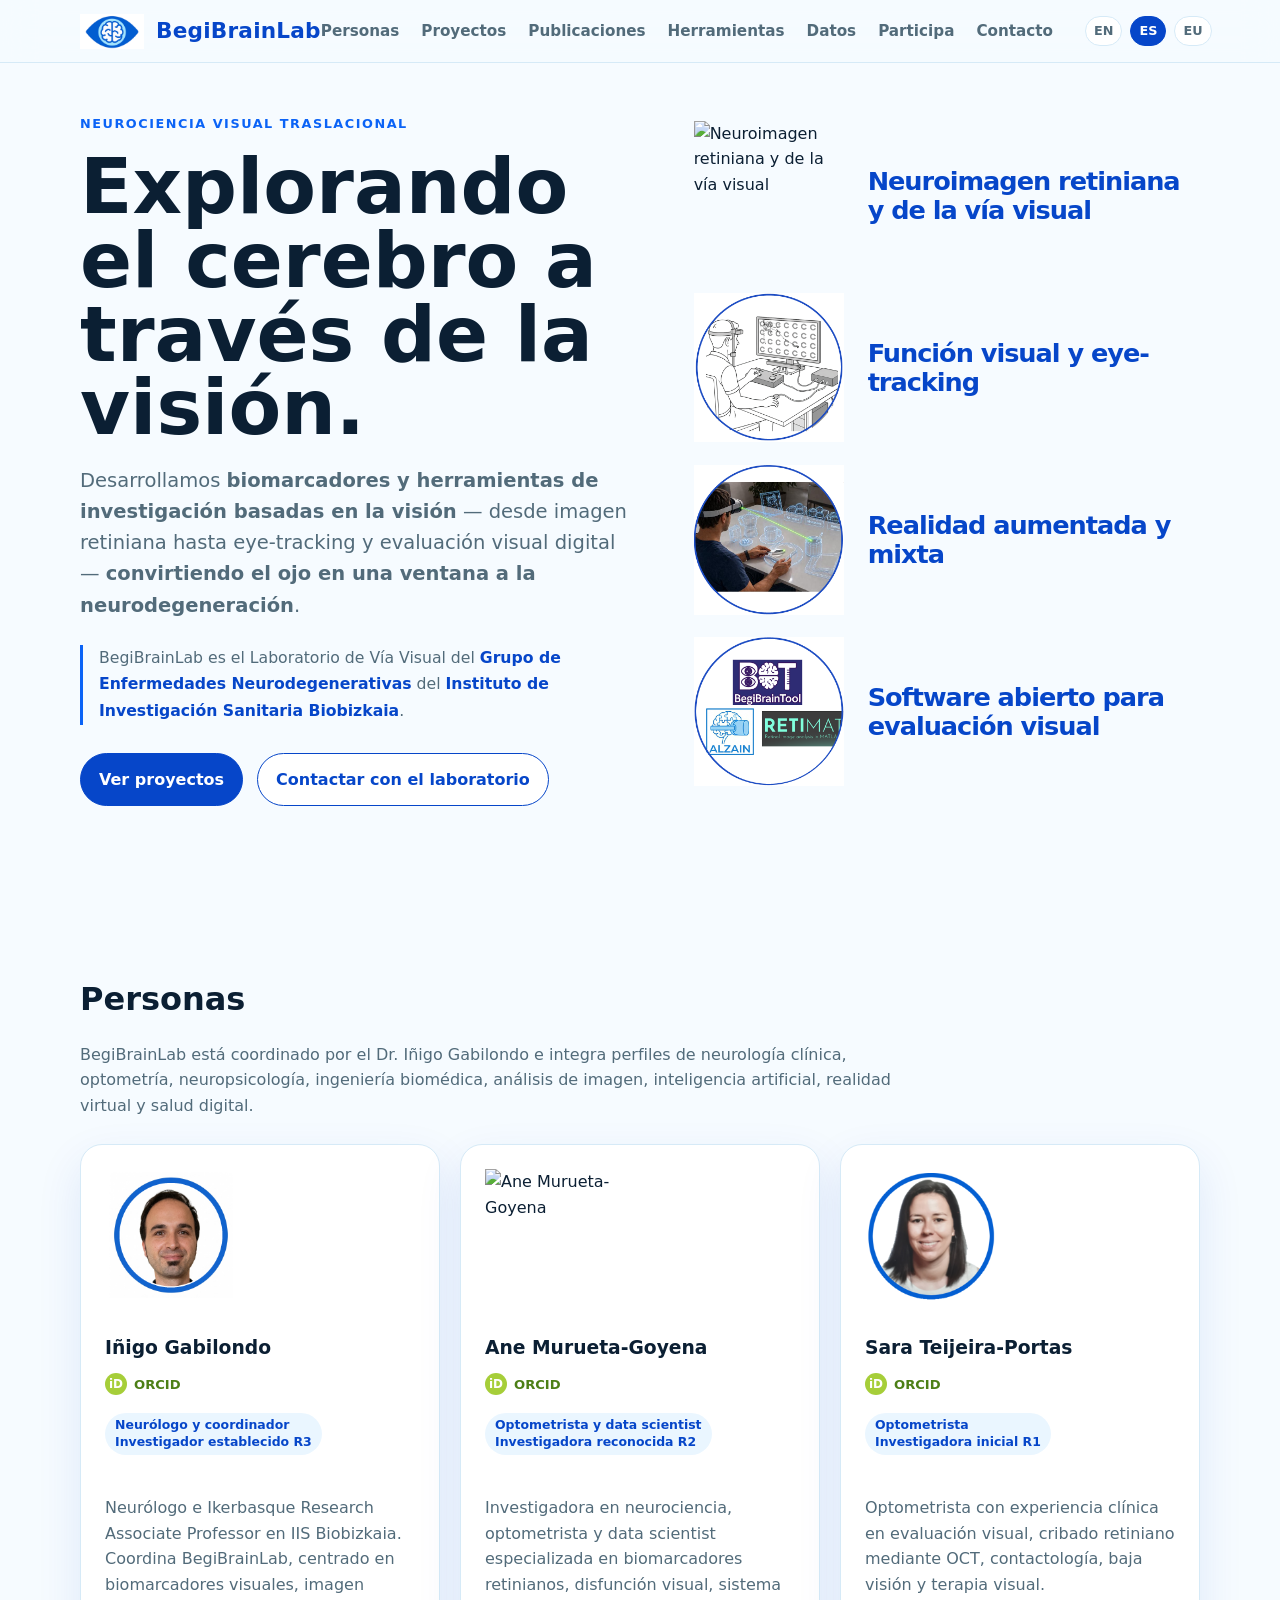
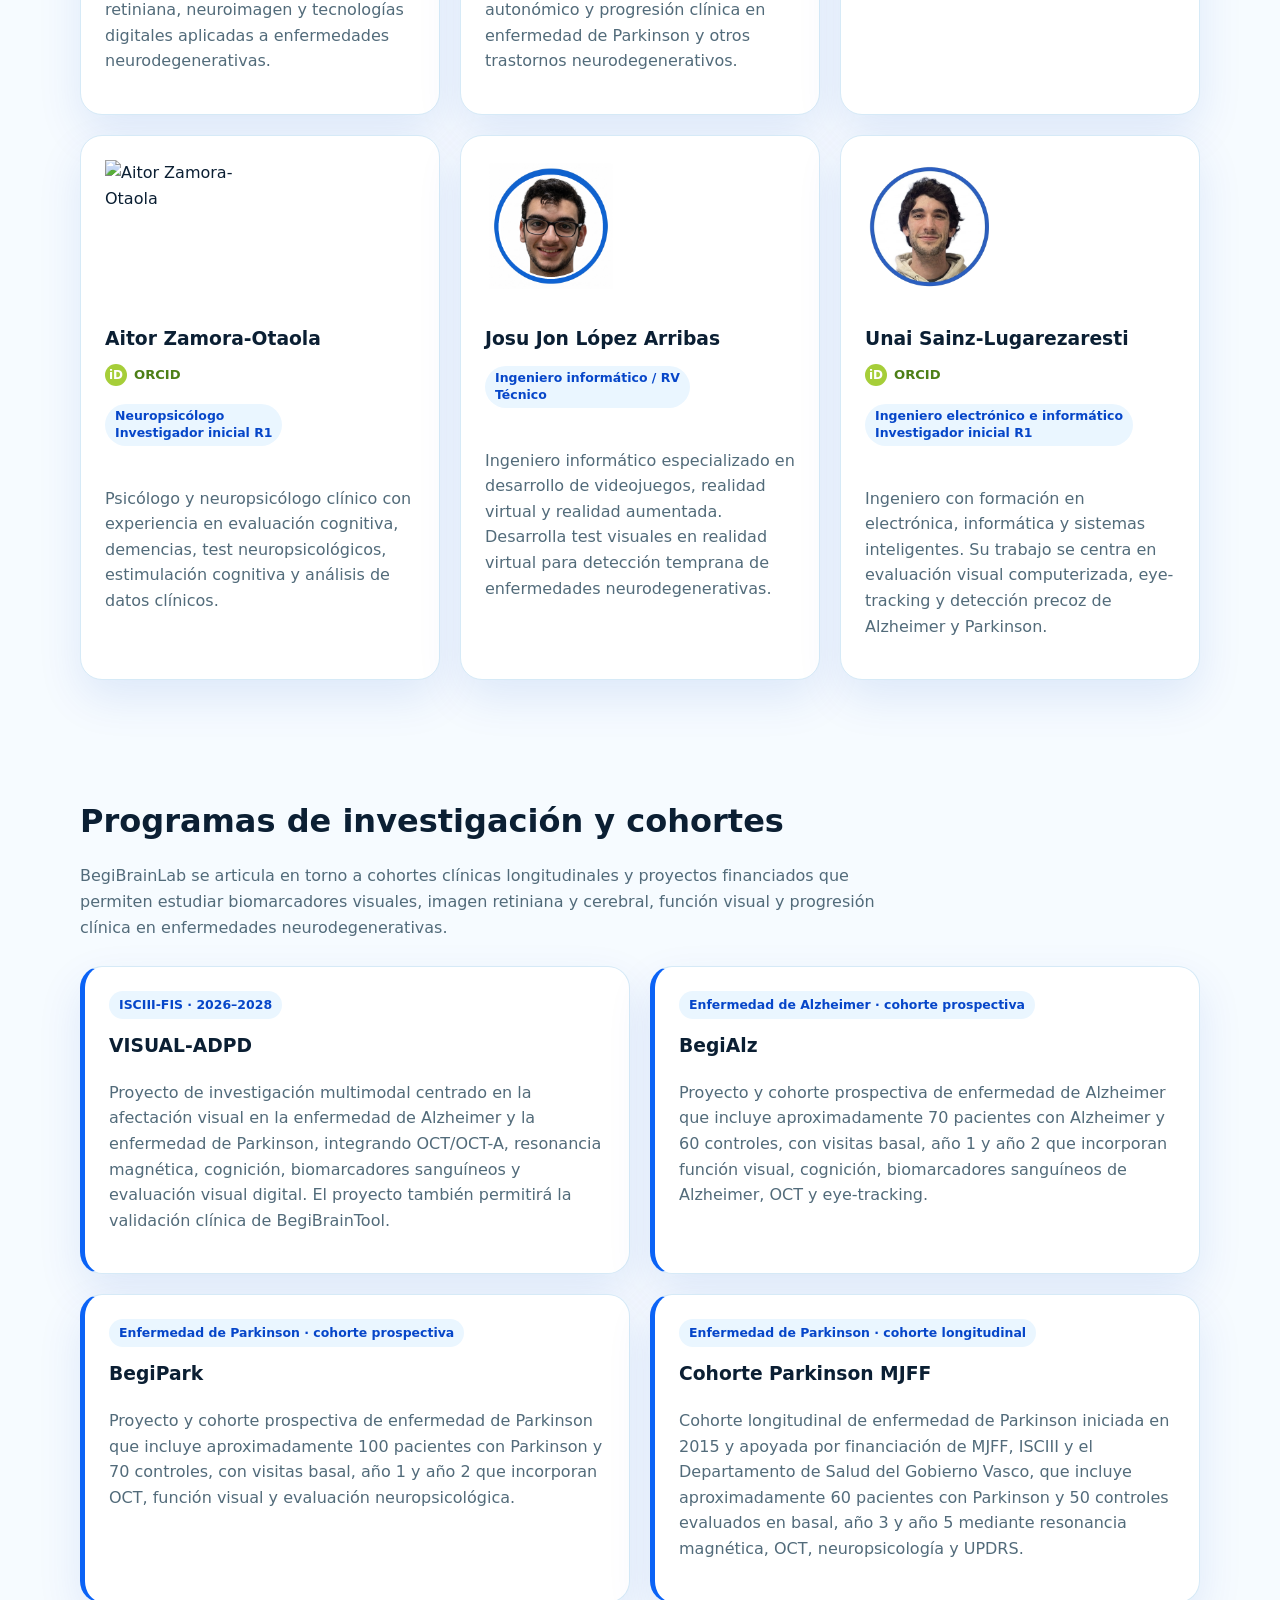
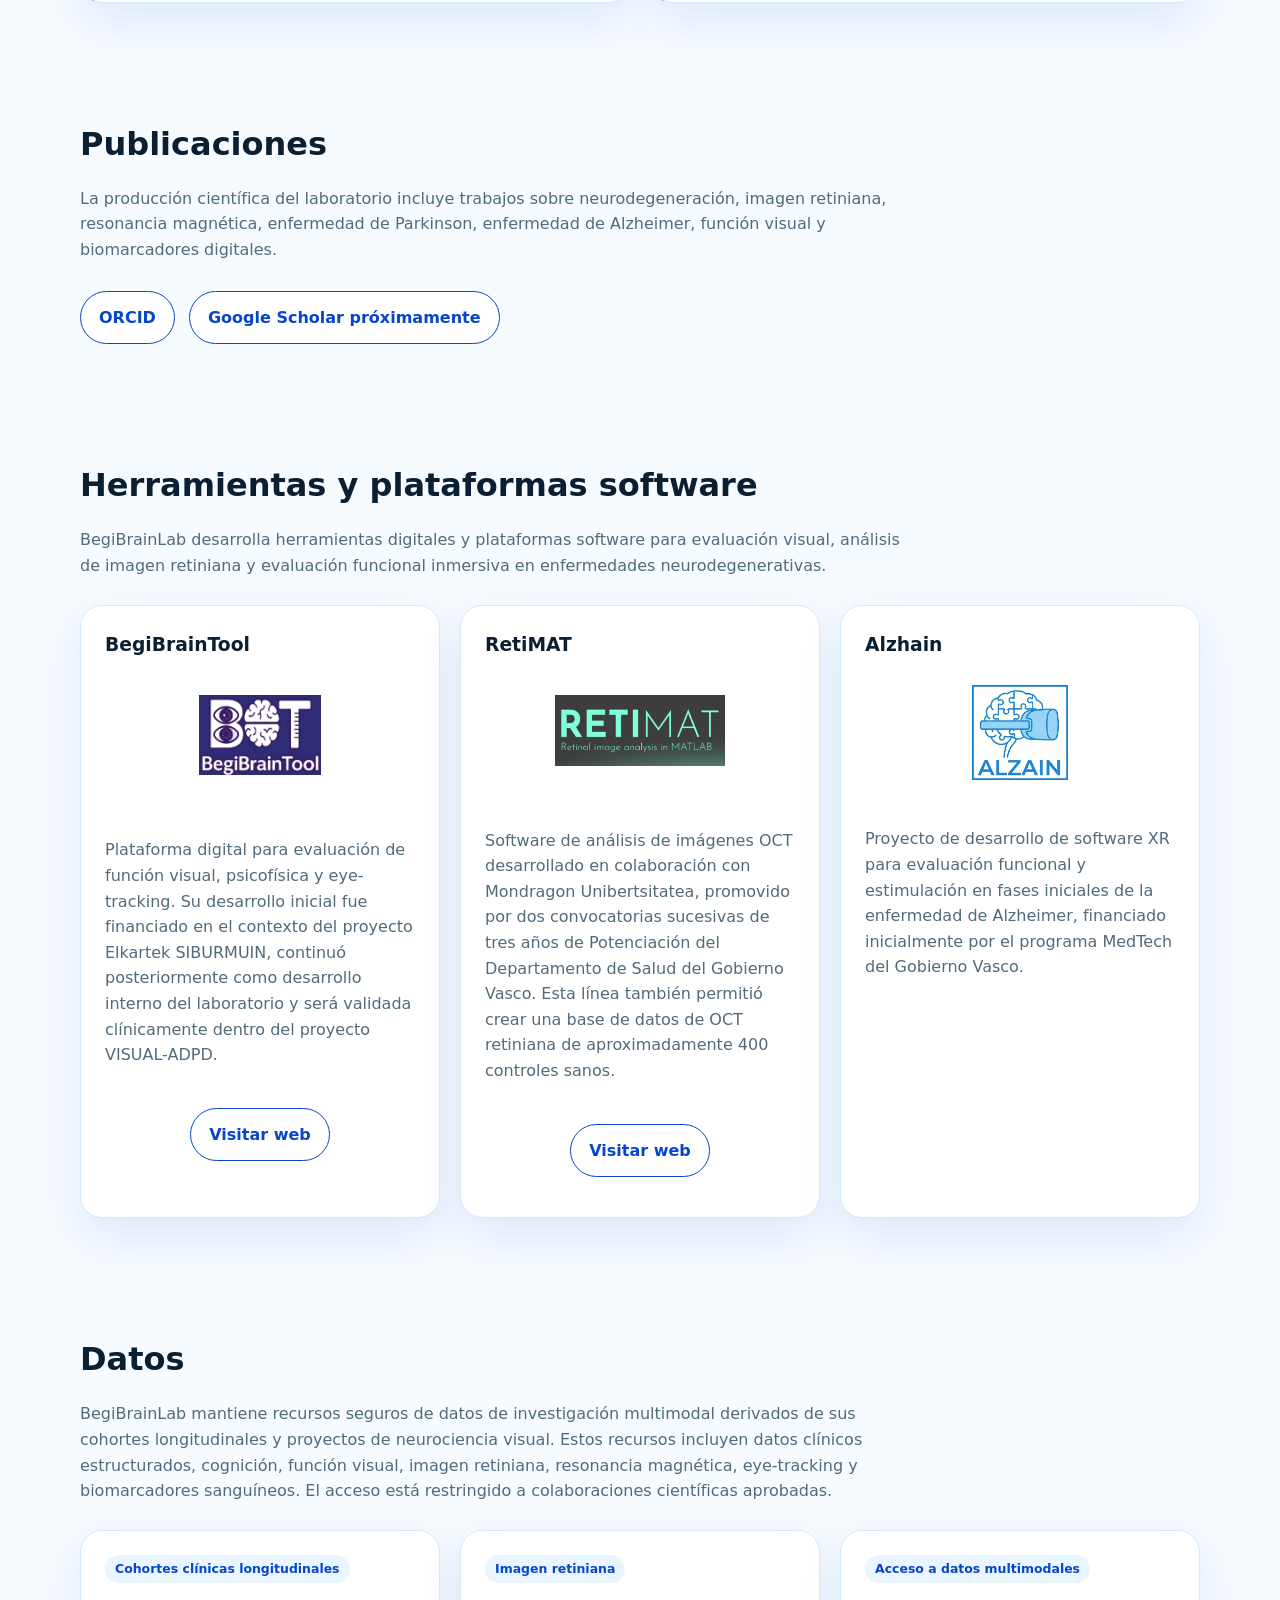
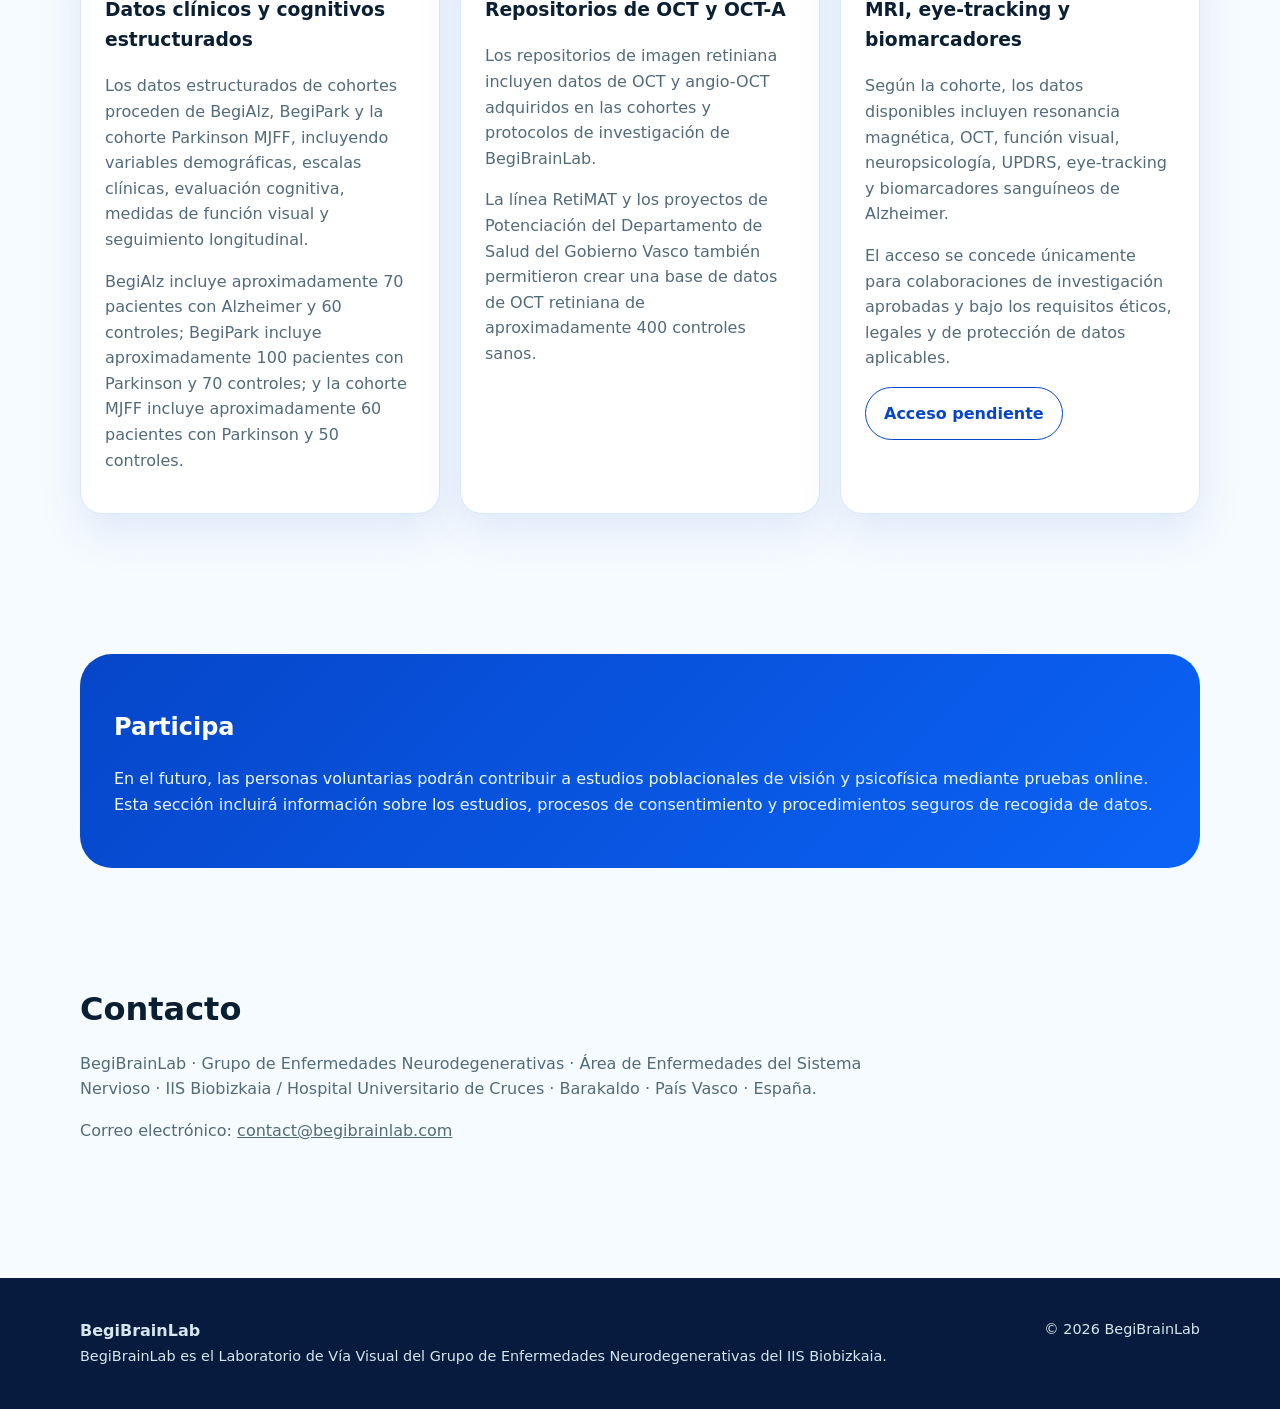
==== commit 2771a54f: "Update index.html" ====
--- a/es/index.html
+++ b/es/index.html
@@ -40,7 +40,7 @@
 <a href="#people">Personas</a>
 <a href="#projects">Proyectos</a>
 <a href="#publications">Publicaciones</a>
-<a href="#software">Software</a>
+<a href="#software">Herramientas</a>
 <a href="#data">Datos</a>
 <a href="#participate">Participa</a>
 <a href="#contact">Contacto</a>
@@ -270,61 +270,61 @@
 <div class="container">
 
 <h2 class="section-title">
-Proyectos
+Programas de investigación y cohortes
 </h2>
 
 <p class="section-intro">
-Los proyectos actuales y previos del laboratorio se articulan en torno a la enfermedad de Parkinson, la enfermedad de Alzheimer, la imagen retiniana y cerebral, la evaluación funcional de la visión y las tecnologías digitales aplicadas a la salud.
+BegiBrainLab se articula en torno a cohortes clínicas longitudinales y proyectos financiados que permiten estudiar biomarcadores visuales, imagen retiniana y cerebral, función visual y progresión clínica en enfermedades neurodegenerativas.
 </p>
 
 <div class="grid project-list">
 
 <article class="card project">
+
 <span class="tag">ISCIII-FIS · 2026–2028</span>
+
 <h3>VISUAL-ADPD</h3>
-<p>
-Estudio multimodal de la afectación visual en Alzheimer y Parkinson, integrando OCT/OCT-A, resonancia magnética, cognición, biomarcadores sanguíneos y evaluación visual digital.
-</p>
+
+<p>
+Proyecto de investigación multimodal centrado en la afectación visual en la enfermedad de Alzheimer y la enfermedad de Parkinson, integrando OCT/OCT-A, resonancia magnética, cognición, biomarcadores sanguíneos y evaluación visual digital. El proyecto también permitirá la validación clínica de BegiBrainTool.
+</p>
+
 </article>
 
 <article class="card project">
-<span class="tag">Enfermedad de Alzheimer</span>
+
+<span class="tag">Enfermedad de Alzheimer · cohorte prospectiva</span>
+
 <h3>BegiAlz</h3>
-<p>
-Cohorte prospectiva de Alzheimer centrada en imagen retiniana, función visual y biomarcadores en fases prodrómicas e iniciales de la enfermedad.
-</p>
+
+<p>
+Proyecto y cohorte prospectiva de enfermedad de Alzheimer que incluye aproximadamente 70 pacientes con Alzheimer y 60 controles, con visitas basal, año 1 y año 2 que incorporan función visual, cognición, biomarcadores sanguíneos de Alzheimer, OCT y eye-tracking.
+</p>
+
 </article>
 
 <article class="card project">
-<span class="tag">Enfermedad de Parkinson</span>
+
+<span class="tag">Enfermedad de Parkinson · cohorte prospectiva</span>
+
 <h3>BegiPark</h3>
-<p>
-Cohorte prospectiva de Parkinson que permite la evaluación longitudinal de marcadores visuales, retinianos, clínicos y cognitivos.
-</p>
+
+<p>
+Proyecto y cohorte prospectiva de enfermedad de Parkinson que incluye aproximadamente 100 pacientes con Parkinson y 70 controles, con visitas basal, año 1 y año 2 que incorporan OCT, función visual y evaluación neuropsicológica.
+</p>
+
 </article>
 
 <article class="card project">
-<span class="tag">Herramienta digital</span>
-<h3>BegiBrainTool</h3>
-<p>
-Plataforma computerizada de código abierto en desarrollo y validación para la evaluación estandarizada de la función visual mediante psicofísica, eye-tracking, pupilometría y sensores autonómicos.
-</p>
-</article>
-
-<article class="card project">
-<span class="tag">IA / OCT</span>
-<h3>RetiMAT</h3>
-<p>
-Herramienta abierta para el análisis de imágenes OCT desarrollada en colaboración con Mondragon Unibertsitatea, orientada a la investigación cuantitativa de la retina.
-</p>
-</article>
-
-<article class="card project">
-<span class="tag">Realidad mixta</span>
-<h3>ALZAIN / Alzhain</h3>
-<p>
-Plataforma de prueba de concepto basada en realidad mixta para evaluación funcional y estimulación en enfermedad de Alzheimer inicial mediante actividades de la vida diaria.
-</p>
+
+<span class="tag">Enfermedad de Parkinson · cohorte longitudinal</span>
+
+<h3>Cohorte Parkinson MJFF</h3>
+
+<p>
+Cohorte longitudinal de enfermedad de Parkinson iniciada en 2015 y apoyada por financiación de MJFF, ISCIII y el Departamento de Salud del Gobierno Vasco, que incluye aproximadamente 60 pacientes con Parkinson y 50 controles evaluados en basal, año 3 y año 5 mediante resonancia magnética, OCT, neuropsicología y UPDRS.
+</p>
+
 </article>
 
 </div>
@@ -359,11 +359,11 @@
 <div class="container">
 
 <h2 class="section-title">
-Software y ciencia abierta
+Herramientas y plataformas software
 </h2>
 
 <p class="section-intro">
-Este espacio albergará herramientas de código abierto, documentación y pipelines de análisis desarrollados en los proyectos de BegiBrainLab.
+BegiBrainLab desarrolla herramientas digitales y plataformas software para evaluación visual, análisis de imagen retiniana y evaluación funcional inmersiva en enfermedades neurodegenerativas.
 </p>
 
 <div class="grid cards software-grid">
@@ -382,29 +382,12 @@
 </a>
 
 <p>
-Plataforma de psicofísica y eye-tracking co-desarrollada con el Grupo de Neuroimagen Computacional del IIS Biobizkaia.
+Plataforma digital para evaluación de función visual, psicofísica y eye-tracking. Su desarrollo inicial fue financiado en el contexto del proyecto Elkartek SIBURMUIN, continuó posteriormente como desarrollo interno del laboratorio y será validada clínicamente dentro del proyecto VISUAL-ADPD.
 </p>
 
 <a class="btn secondary" href="https://github.com/compneurobilbao/begibraintool" target="_blank" rel="noopener">
 Visitar web
 </a>
-
-</article>
-
-<article class="card software-card">
-
-<h3>Alzhain</h3>
-
-<img
-  class="software-logo"
-  src="/assets/img/software/alzhain.png"
-  alt="Logotipo de Alzhain"
-  style="display:block !important; width:110px !important; max-width:110px !important; height:auto !important; max-height:95px !important; object-fit:contain !important; margin:12px auto 16px !important; padding:0 !important; border:0 !important; background:transparent !important;"
->
-
-<p>
-Plataforma de investigación en realidad mixta para evaluación funcional y estimulación en enfermedad de Alzheimer inicial. Publicación prevista tras su validación.
-</p>
 
 </article>
 
@@ -422,7 +405,7 @@
 </a>
 
 <p>
-Software de análisis de imágenes OCT co-desarrollado con Mondragon Unibertsitatea para investigación cuantitativa de la retina.
+Software de análisis de imágenes OCT desarrollado en colaboración con Mondragon Unibertsitatea, promovido por dos convocatorias sucesivas de tres años de Potenciación del Departamento de Salud del Gobierno Vasco. Esta línea también permitió crear una base de datos de OCT retiniana de aproximadamente 400 controles sanos.
 </p>
 
 <a class="btn secondary" href="https://mu-biomed.github.io/retimat/" target="_blank" rel="noopener">
@@ -431,6 +414,23 @@
 
 </article>
 
+<article class="card software-card">
+
+<h3>Alzhain</h3>
+
+<img
+  class="software-logo"
+  src="/assets/img/software/alzhain.png"
+  alt="Logotipo de Alzhain"
+  style="display:block !important; width:110px !important; max-width:110px !important; height:auto !important; max-height:95px !important; object-fit:contain !important; margin:12px auto 16px !important; padding:0 !important; border:0 !important; background:transparent !important;"
+>
+
+<p>
+Proyecto de desarrollo de software XR para evaluación funcional y estimulación en fases iniciales de la enfermedad de Alzheimer, financiado inicialmente por el programa MedTech del Gobierno Vasco.
+</p>
+
+</article>
+
 </div>
 
 </div>
@@ -446,41 +446,55 @@
 </h2>
 
 <p class="section-intro">
-BegiBrainLab mantiene repositorios seguros de datos de investigación vinculados a sus cohortes prospectivas de enfermedades neurodegenerativas. El acceso está restringido a usuarios autorizados y requiere credenciales individuales y aprobación previa.
+BegiBrainLab mantiene recursos seguros de datos de investigación multimodal derivados de sus cohortes longitudinales y proyectos de neurociencia visual. Estos recursos incluyen datos clínicos estructurados, cognición, función visual, imagen retiniana, resonancia magnética, eye-tracking y biomarcadores sanguíneos. El acceso está restringido a colaboraciones científicas aprobadas.
 </p>
 
 <div class="grid cards">
 
 <article class="card">
 
-<span class="tag">Datos clínicos estructurados</span>
-
-<h3>Repositorios de cohortes en REDCap</h3>
-
-<p>
-Los repositorios REDCap protegidos por contraseña incluyen datos tabulados estructurados de las cohortes prospectivas BegiPark y BegiAlz, incluyendo variables demográficas, escalas clínicas, medidas cognitivas y datos de seguimiento longitudinal.
+<span class="tag">Cohortes clínicas longitudinales</span>
+
+<h3>Datos clínicos y cognitivos estructurados</h3>
+
+<p>
+Los datos estructurados de cohortes proceden de BegiAlz, BegiPark y la cohorte Parkinson MJFF, incluyendo variables demográficas, escalas clínicas, evaluación cognitiva, medidas de función visual y seguimiento longitudinal.
 </p>
 
 <p class="muted">
-Los repositorios actuales incluyen aproximadamente 300 controles sanos, 150 pacientes con enfermedad de Parkinson y 100 pacientes con enfermedad de Alzheimer, con seguimiento anual previsto de hasta 5 años.
-</p>
-
-<a class="btn secondary" href="#">Acceso pendiente</a>
+BegiAlz incluye aproximadamente 70 pacientes con Alzheimer y 60 controles; BegiPark incluye aproximadamente 100 pacientes con Parkinson y 70 controles; y la cohorte MJFF incluye aproximadamente 60 pacientes con Parkinson y 50 controles.
+</p>
 
 </article>
 
 <article class="card">
 
-<span class="tag">Repositorio de imagen</span>
-
-<h3>Datos de imagen retiniana y cerebral</h3>
-
-<p>
-El repositorio de imagen incluye datasets de OCT retiniana, angio-OCT retiniana y resonancia magnética cerebral adquiridos dentro de los protocolos de investigación de BegiBrainLab.
+<span class="tag">Imagen retiniana</span>
+
+<h3>Repositorios de OCT y OCT-A</h3>
+
+<p>
+Los repositorios de imagen retiniana incluyen datos de OCT y angio-OCT adquiridos en las cohortes y protocolos de investigación de BegiBrainLab.
 </p>
 
 <p class="muted">
-El acceso a los datos de imagen se concede únicamente para fines de investigación aprobados y bajo los requisitos éticos, legales y de protección de datos aplicables.
+La línea RetiMAT y los proyectos de Potenciación del Departamento de Salud del Gobierno Vasco también permitieron crear una base de datos de OCT retiniana de aproximadamente 400 controles sanos.
+</p>
+
+</article>
+
+<article class="card">
+
+<span class="tag">Acceso a datos multimodales</span>
+
+<h3>MRI, eye-tracking y biomarcadores</h3>
+
+<p>
+Según la cohorte, los datos disponibles incluyen resonancia magnética, OCT, función visual, neuropsicología, UPDRS, eye-tracking y biomarcadores sanguíneos de Alzheimer.
+</p>
+
+<p class="muted">
+El acceso se concede únicamente para colaboraciones de investigación aprobadas y bajo los requisitos éticos, legales y de protección de datos aplicables.
 </p>
 
 <a class="btn secondary" href="#">Acceso pendiente</a>
@@ -560,4 +574,3 @@
 
 </html>
 
-Enviado desde Outlook para Android
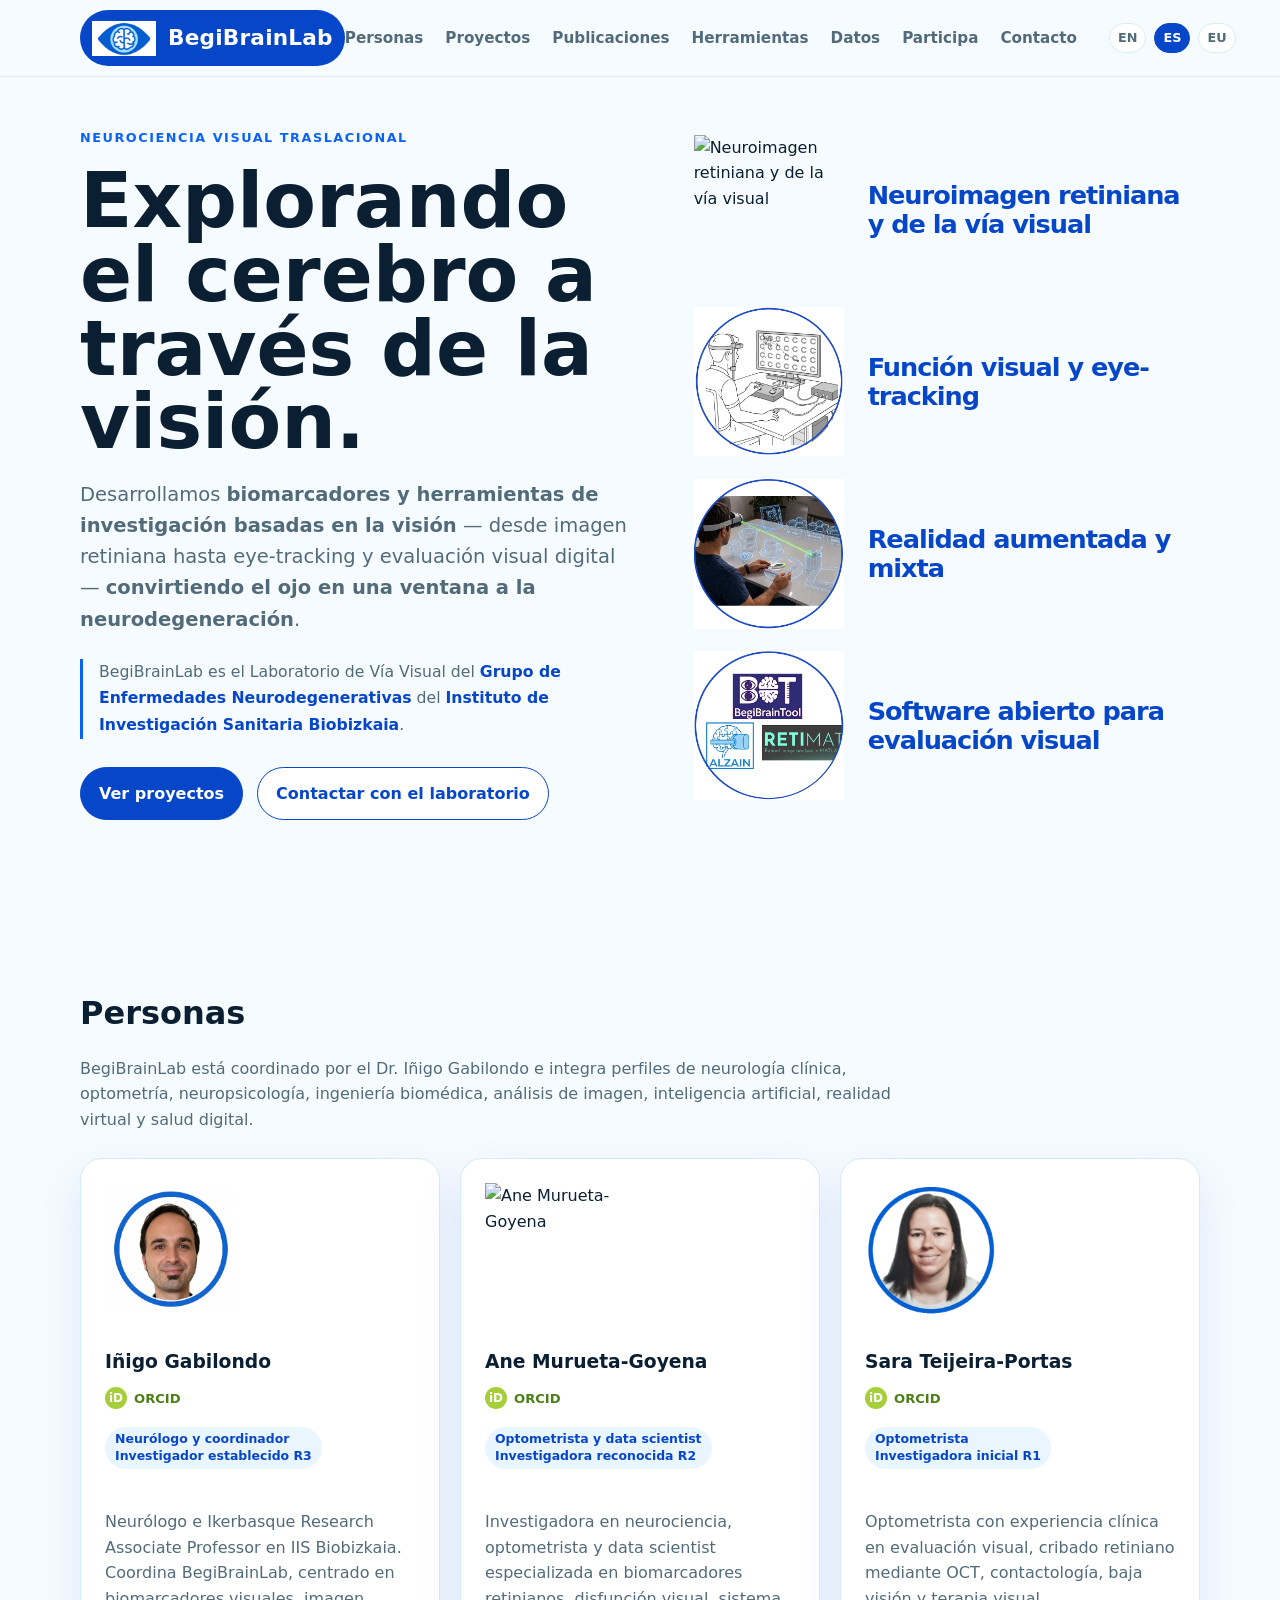
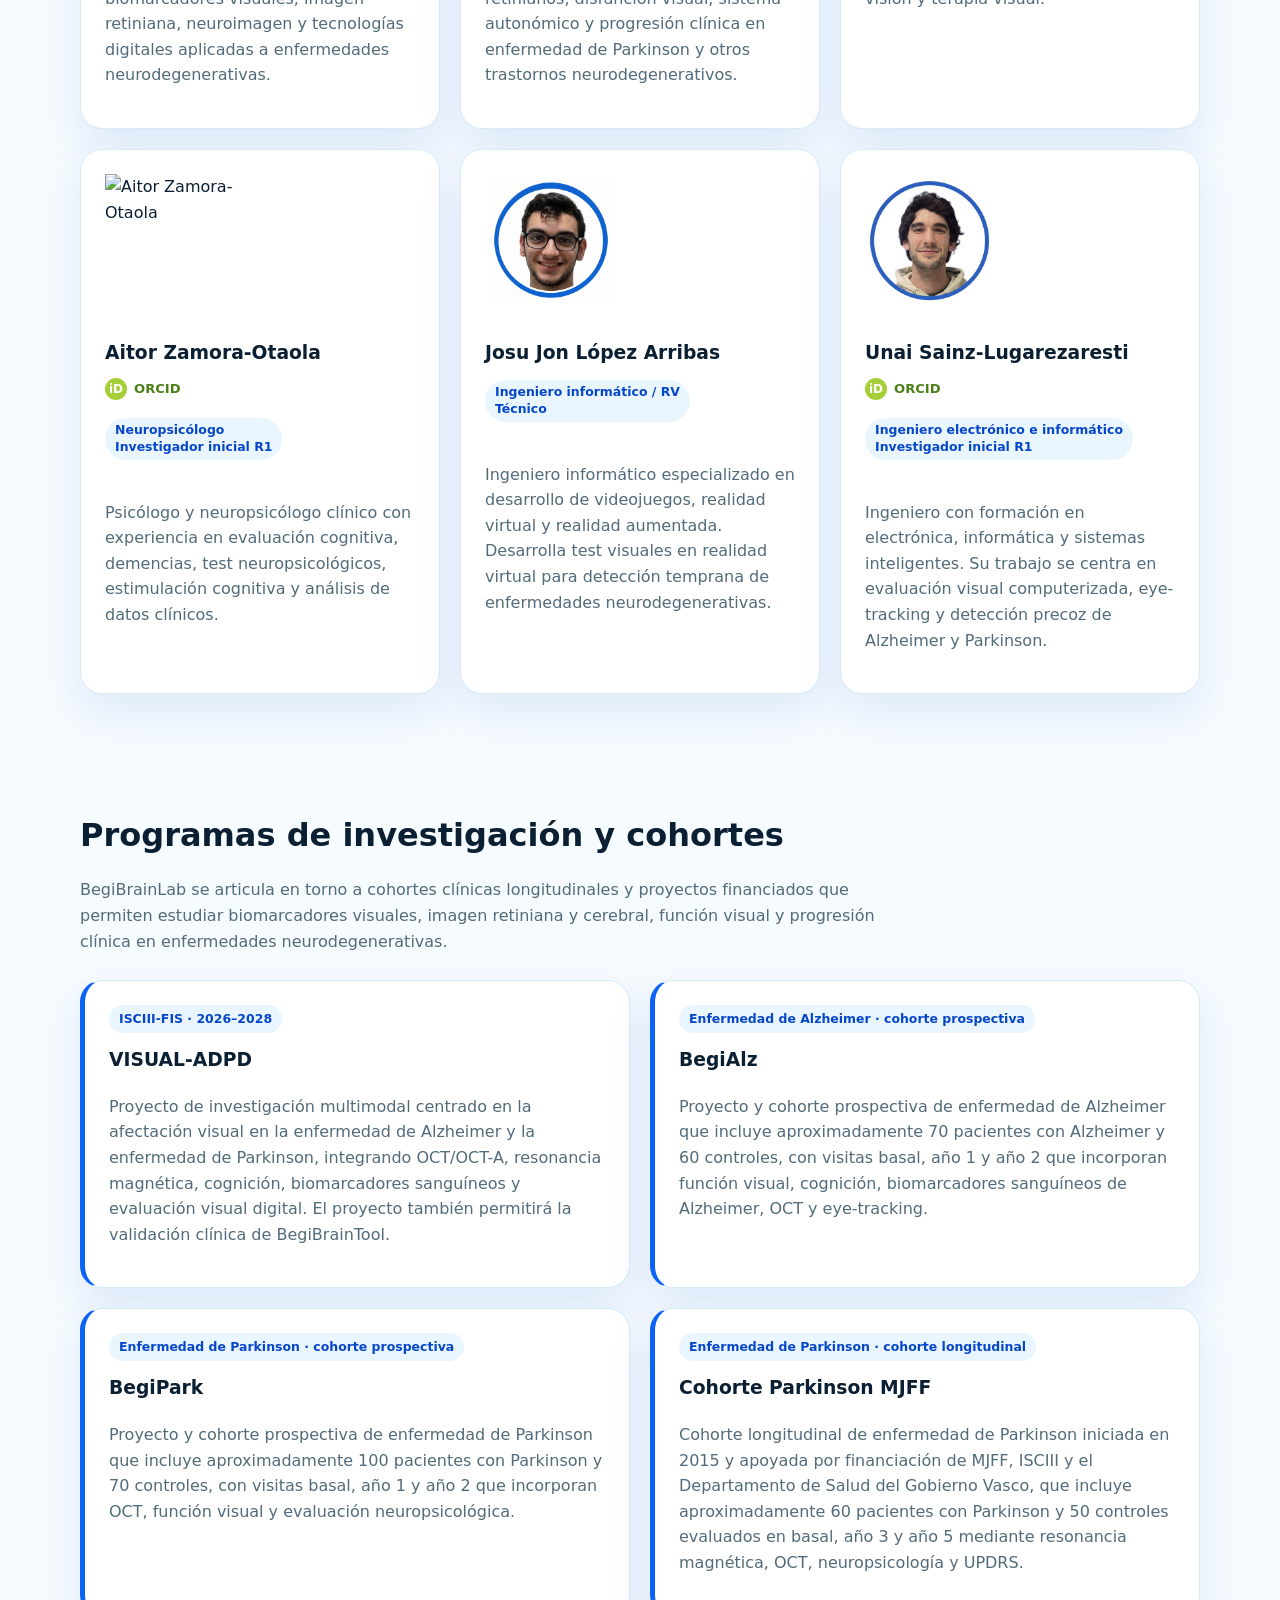
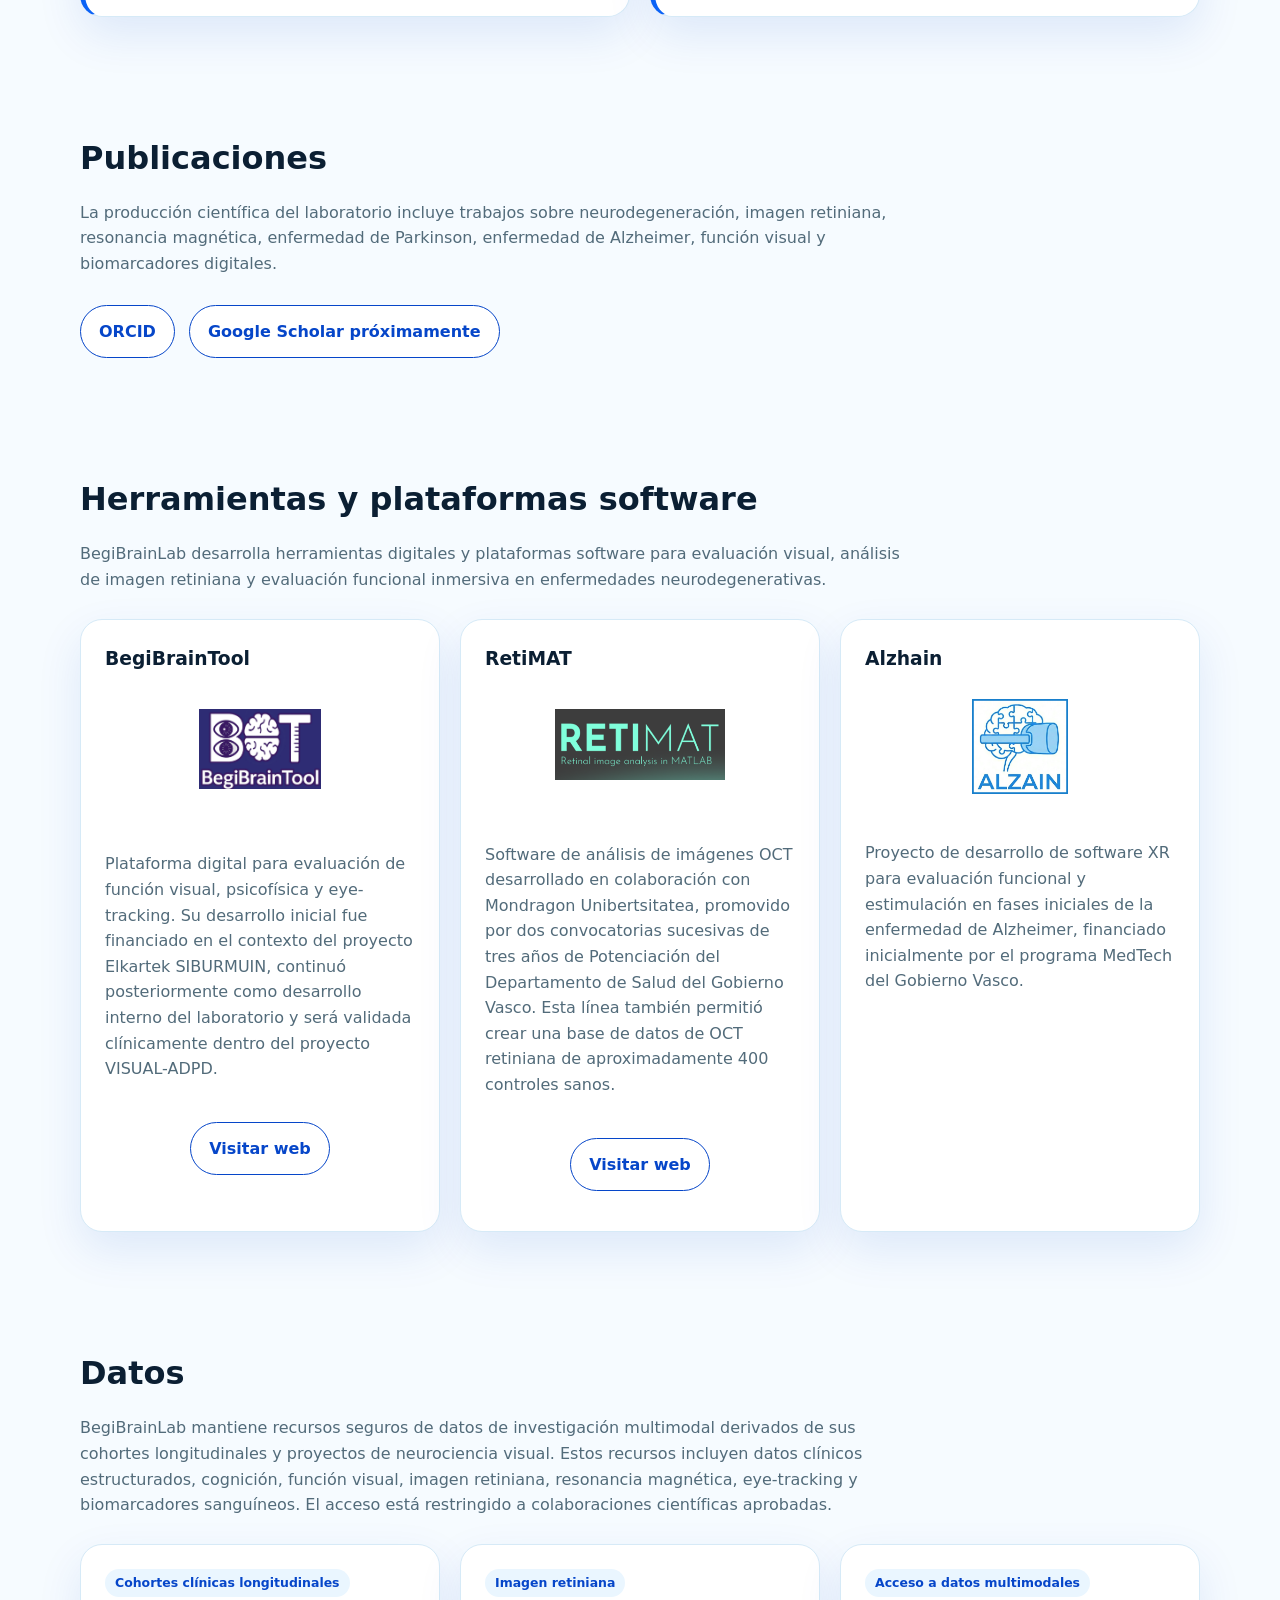
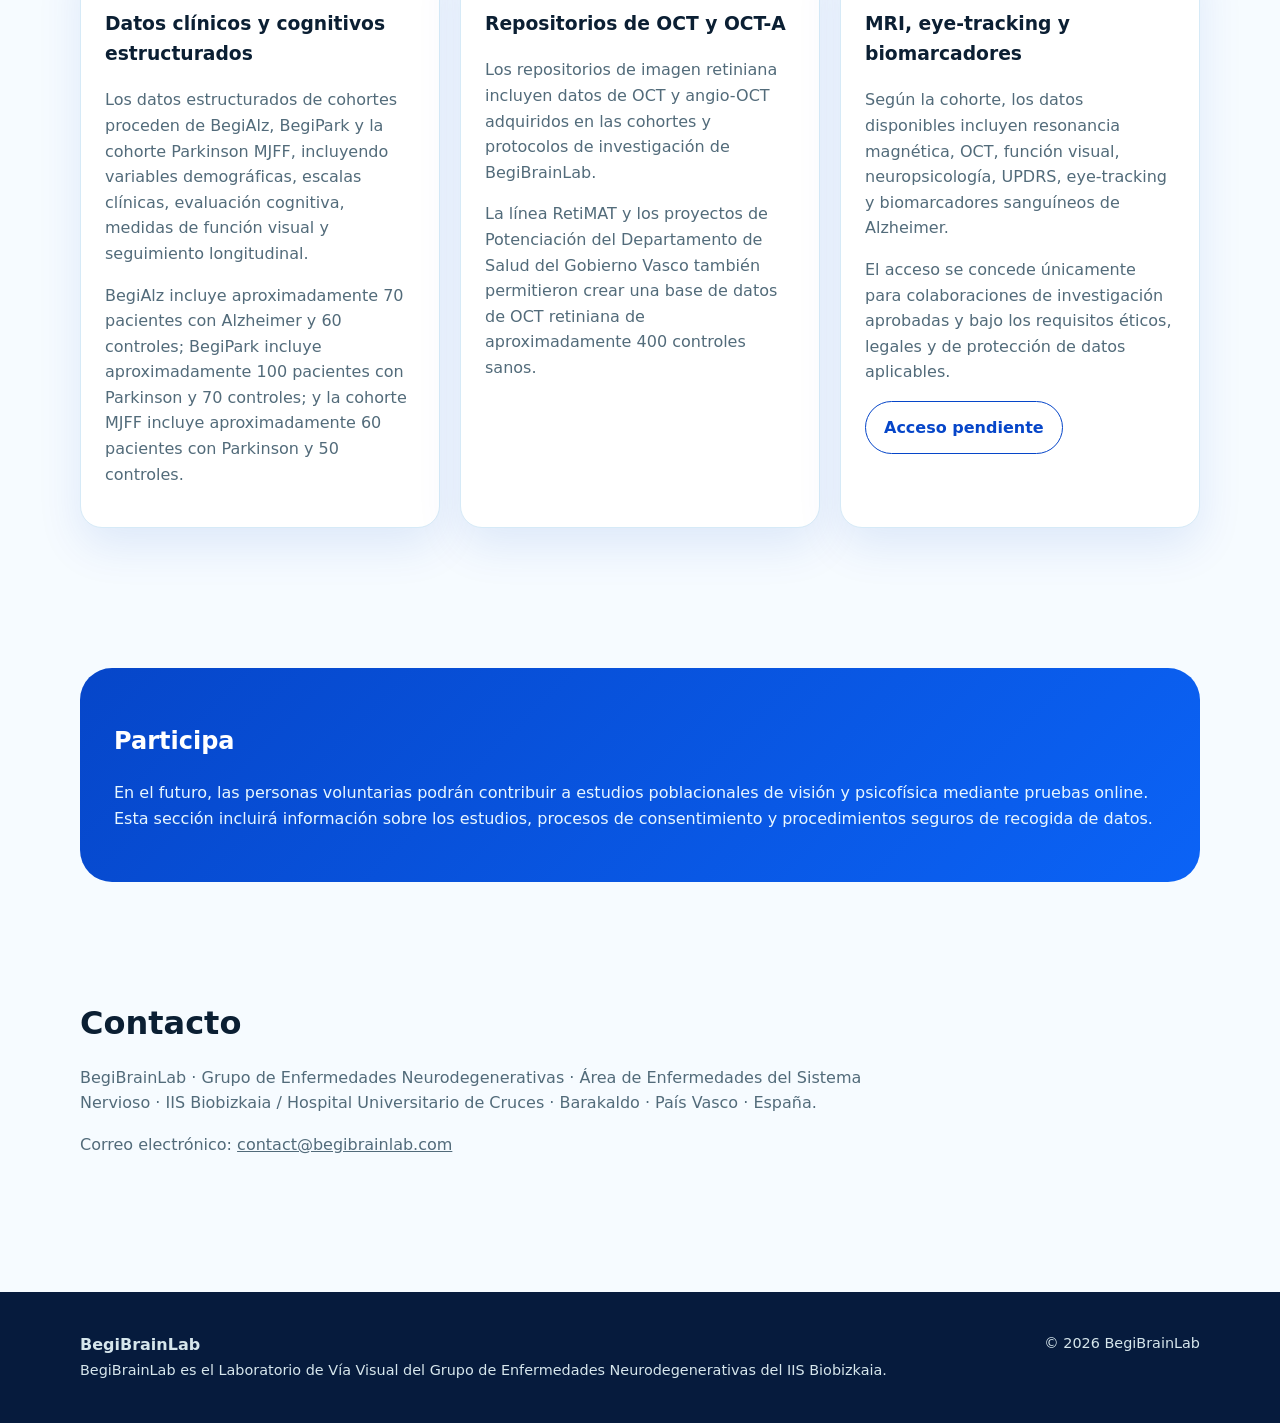
==== commit 934dd440: "Update index.html" ====
--- a/es/index.html
+++ b/es/index.html
@@ -26,9 +26,9 @@
 
 <div class="container nav">
 
-<a class="brand" href="/es/">
+<a class="brand" href="/">
 <span class="brand-mark"></span>
-<span>BegiBrainLab</span>
+<span class="brand-name">BegiBrainLab</span>
 </a>
 
 <button class="menu-toggle" type="button" aria-label="Abrir menú de navegación" aria-expanded="false">
--- a/assets/css/styles.css
+++ b/assets/css/styles.css
@@ -68,7 +68,23 @@
   font-size: 1.35rem;
   letter-spacing: .01em;
   color: var(--brand);
-}
+  border-radius: 999px;
+  padding: 7px 12px;
+  transition: background .18s ease, color .18s ease;
+}
+
+.brand.is-active-section {
+  background: var(--brand);
+  color: #ffffff !important;
+}
+
+.brand.is-active-section:hover,
+.brand.is-active-section:focus,
+.brand.is-active-section:active {
+  background: var(--brand);
+  color: #ffffff !important;
+}
+
 
 .brand-mark {
   width: 64px;
@@ -245,7 +261,7 @@
   background: var(--soft);
 }
 
-/* Hero research map */
+/* Hero research map - desktop */
 
 .hero-research-map {
   display: grid;
@@ -280,7 +296,7 @@
   letter-spacing: -0.04em;
 }
 
-/* Desktop/mobile split for hero research icons */
+/* Hero research map - mobile placeholder */
 
 .hero-research-map-mobile {
   display: none;
@@ -291,7 +307,7 @@
 }
 
 .hero-actions-mobile {
-  display: none;
+  display: none !important;
 }
 
 /* Sections */
@@ -626,9 +642,11 @@
   }
 }
 
+/* Mobile hero */
+
 @media (max-width: 850px) {
   .hero {
-    padding: 18px 0 76px;
+    padding: 16px 0 76px;
   }
 
   .hero-grid {
@@ -642,7 +660,7 @@
 
   .hero h1 {
     font-size: clamp(2.45rem, 14vw, 3.7rem);
-    margin-bottom: 16px;
+    margin-bottom: 14px;
   }
 
   .hero-research-map-desktop {
@@ -651,33 +669,24 @@
 
   .hero-research-map-mobile {
     display: grid !important;
-    grid-template-columns: repeat(4, 1fr);
+    grid-template-columns: repeat(4, minmax(0, 1fr));
     gap: 8px;
-    max-width: 100%;
-    margin: 12px auto 26px;
-  }
-
-  .hero-research-map-mobile .hero-research-item {
+    width: 100%;
+    max-width: 360px;
+    margin: 8px auto 24px;
+  }
+
+  .hero-research-map-mobile .hero-research-icon {
     display: flex;
-    flex-direction: column;
     align-items: center;
     justify-content: center;
-    gap: 0;
-    text-align: center;
-  }
-
-  .hero-research-map-mobile .hero-research-item img {
-    width: 68px;
-    height: 68px;
+  }
+
+  .hero-research-map-mobile .hero-research-icon img {
+    width: 66px;
+    height: 66px;
     object-fit: contain;
-  }
-
-  .hero-research-map-mobile .hero-research-item h3 {
-    display: none;
-  }
-
-  .hero-research-map-mobile .hero-research-item::after {
-    content: none !important;
+    display: block;
   }
 
   .lead {
@@ -720,17 +729,18 @@
 
 @media (max-width: 420px) {
   .hero {
-    padding-top: 12px;
+    padding-top: 10px;
   }
 
   .hero-research-map-mobile {
+    max-width: 340px;
     gap: 6px;
-    margin: 10px auto 24px;
-  }
-
-  .hero-research-map-mobile .hero-research-item img {
-    width: 62px;
-    height: 62px;
+    margin: 6px auto 22px;
+  }
+
+  .hero-research-map-mobile .hero-research-icon img {
+    width: 60px;
+    height: 60px;
   }
 
   .hero-actions-desktop {
@@ -744,9 +754,9 @@
 }
 
 @media (max-width: 370px) {
-  .hero-research-map-mobile .hero-research-item img {
-    width: 56px;
-    height: 56px;
+  .hero-research-map-mobile .hero-research-icon img {
+    width: 54px;
+    height: 54px;
   }
 
   .hero-actions-desktop .btn {
@@ -754,3 +764,5 @@
     font-size: .86rem;
   }
 }
+
+Enviado desde Outlook para Android
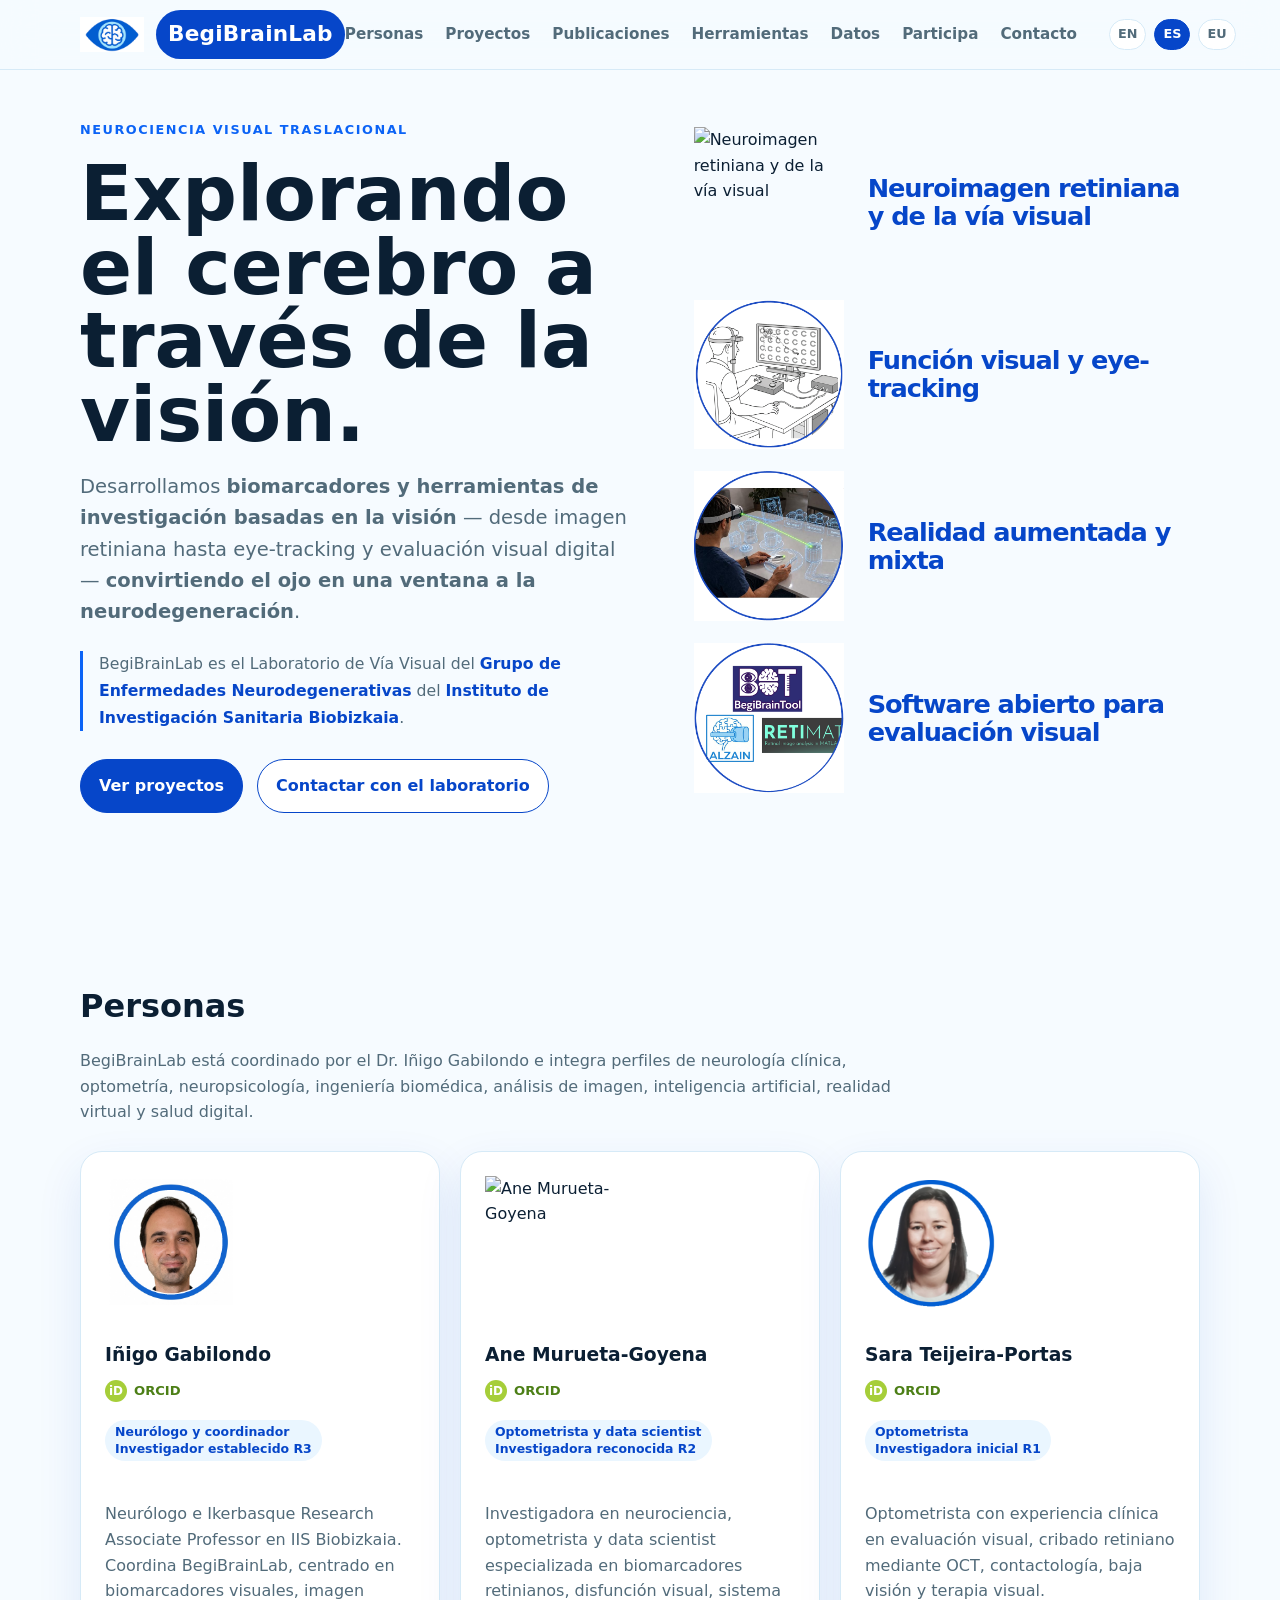
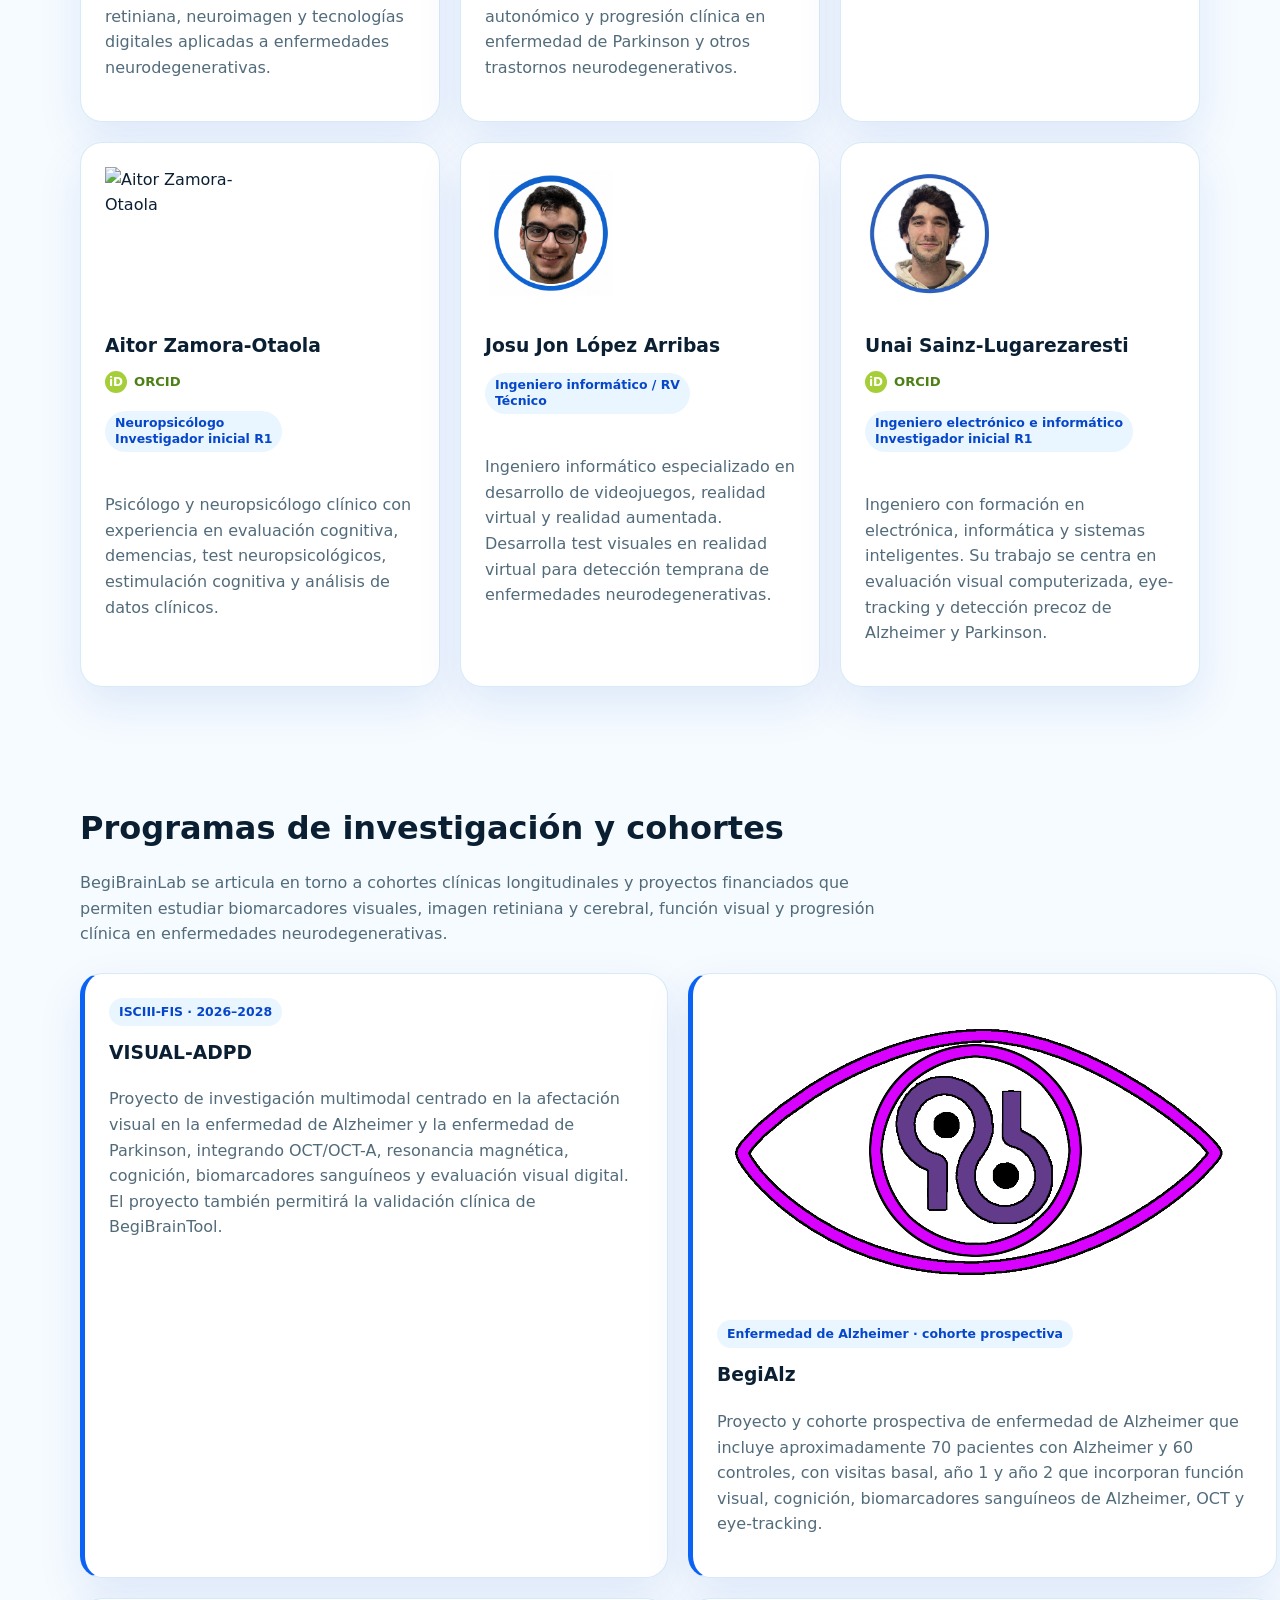
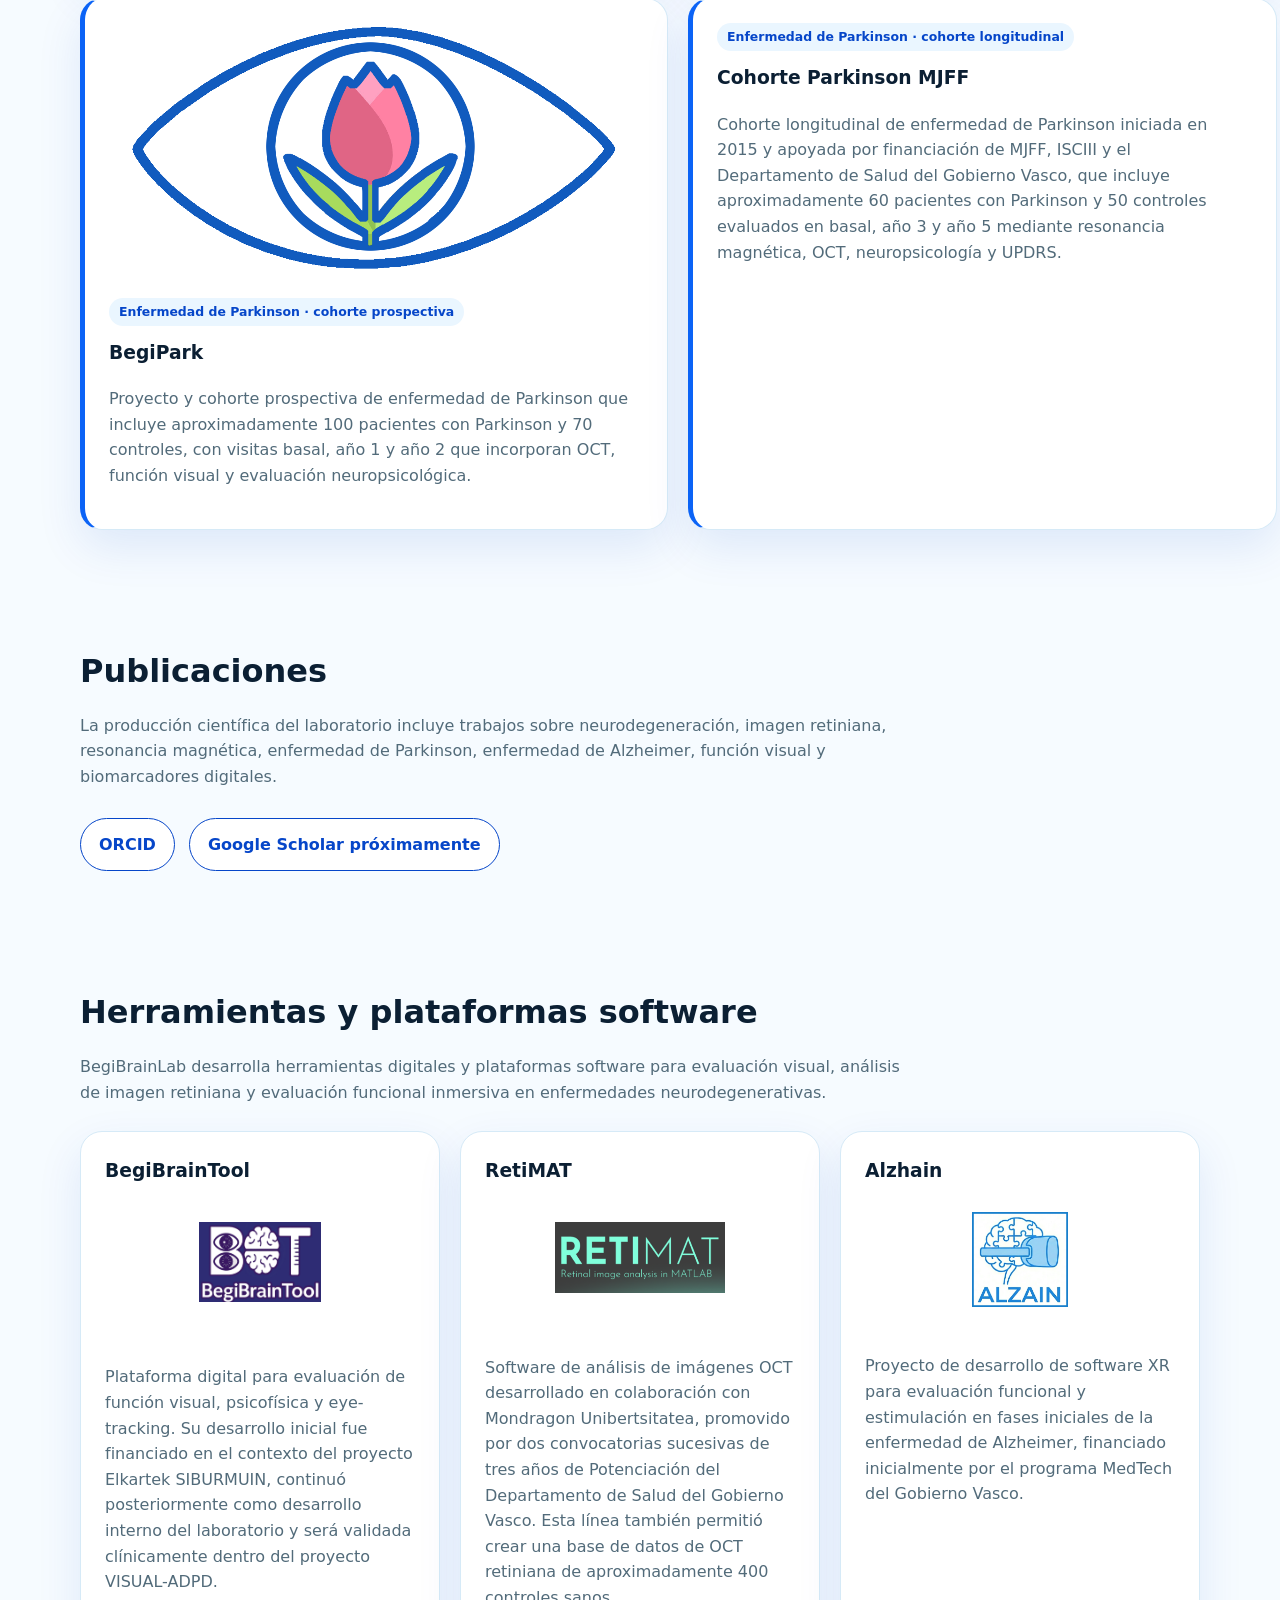
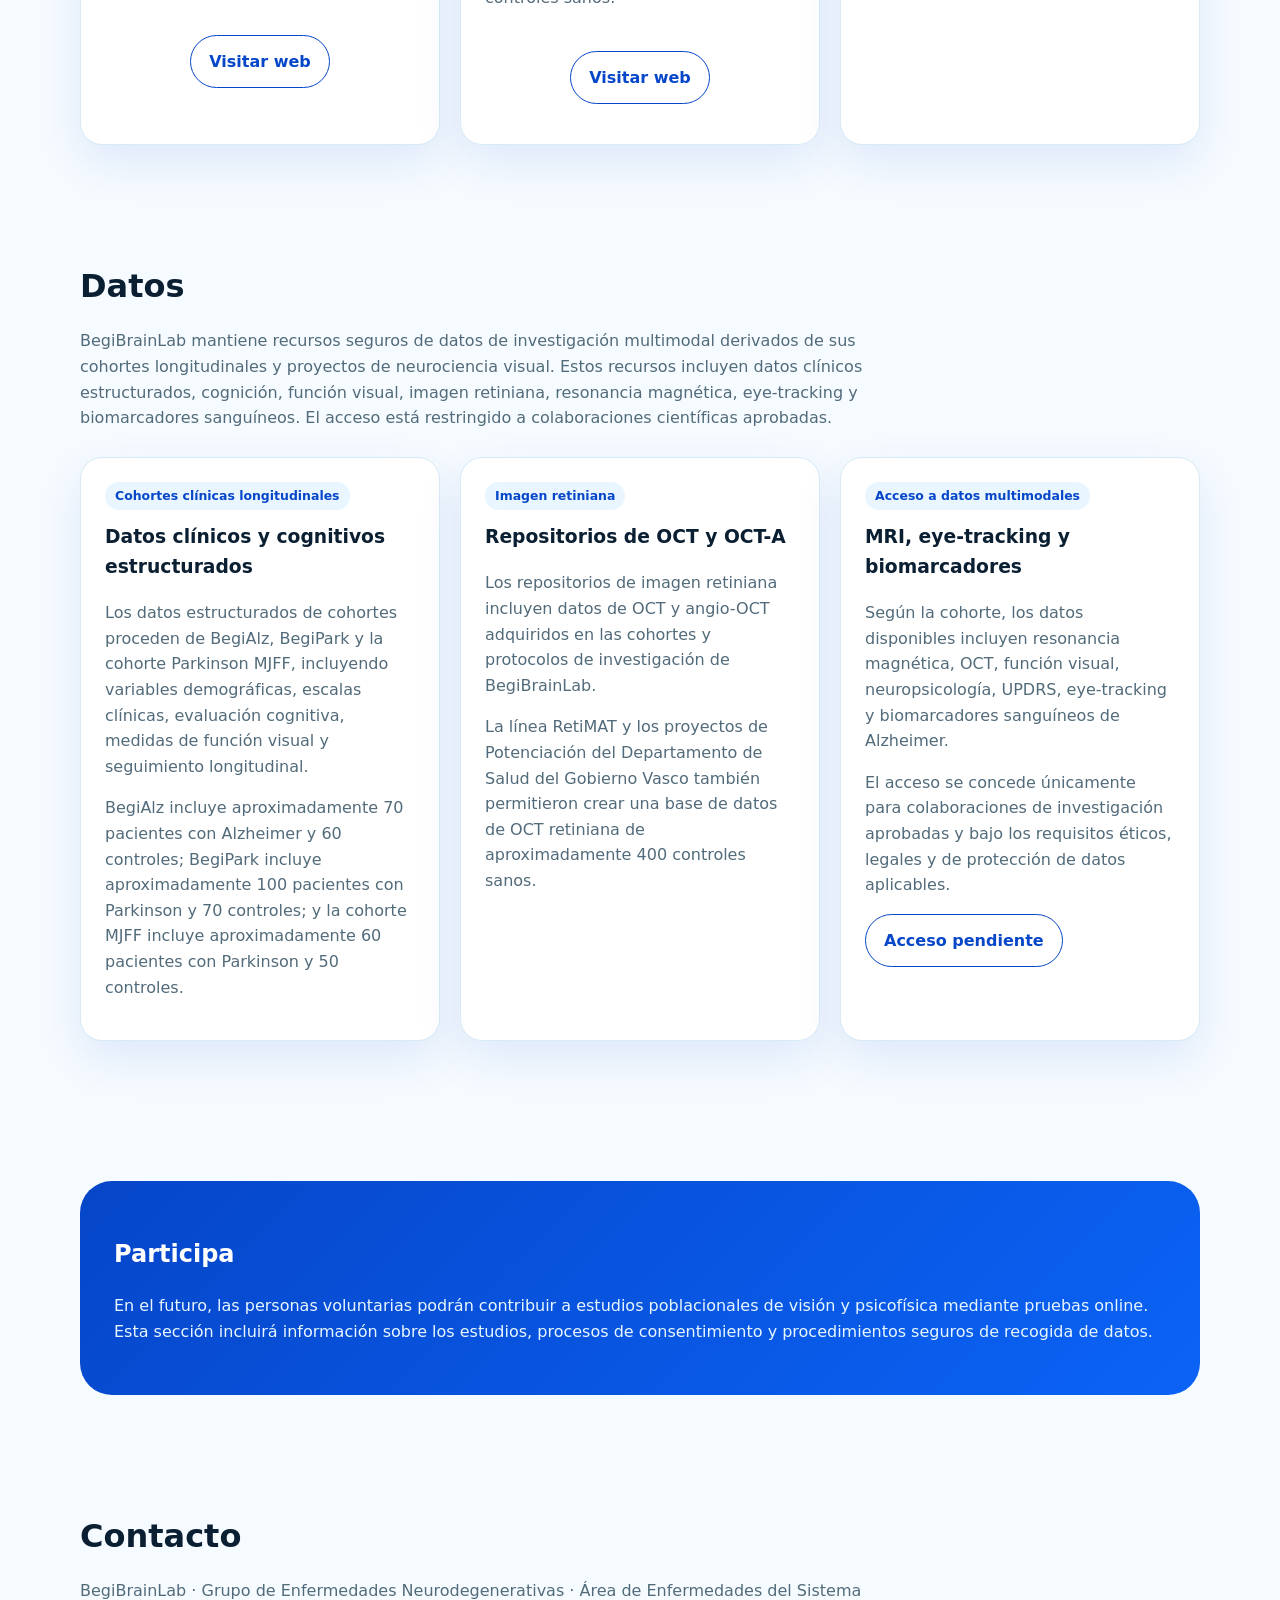
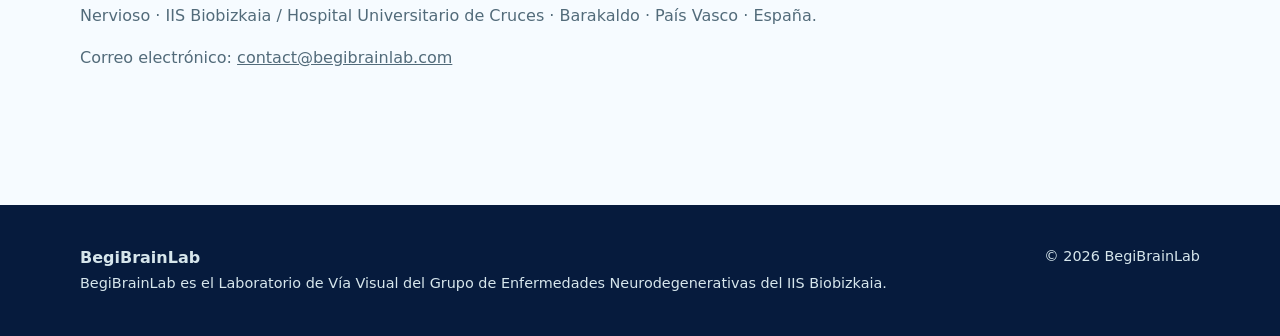
==== commit 29120002: "Update index.html" ====
--- a/es/index.html
+++ b/es/index.html
@@ -293,6 +293,8 @@
 
 <article class="card project">
 
+<img class="project-logo" src="/assets/img/projects/Begialz.PNG" alt="Logotipo de BegiAlz">
+
 <span class="tag">Enfermedad de Alzheimer · cohorte prospectiva</span>
 
 <h3>BegiAlz</h3>
@@ -304,6 +306,8 @@
 </article>
 
 <article class="card project">
+
+<img class="project-logo" src="/assets/img/projects/Begipark.PNG" alt="Logotipo de BegiPark">
 
 <span class="tag">Enfermedad de Parkinson · cohorte prospectiva</span>
 
--- a/assets/css/styles.css
+++ b/assets/css/styles.css
@@ -68,15 +68,28 @@
   font-size: 1.35rem;
   letter-spacing: .01em;
   color: var(--brand);
+}
+
+.brand-name {
+  display: inline-flex;
+  align-items: center;
   border-radius: 999px;
   padding: 7px 12px;
   transition: background .18s ease, color .18s ease;
 }
 
-.brand.is-active-section {
+.brand.is-active-section .brand-name {
   background: var(--brand);
   color: #ffffff !important;
 }
+
+.brand.is-active-section:hover .brand-name,
+.brand.is-active-section:focus .brand-name,
+.brand.is-active-section:active .brand-name {
+  background: var(--brand);
+  color: #ffffff !important;
+}
+
 
 .brand.is-active-section:hover,
 .brand.is-active-section:focus,
@@ -765,4 +778,50 @@
   }
 }
 
+/* Brand active state - clean final version */
+
+.brand {
+  background: transparent !important;
+  color: var(--brand) !important;
+  border-radius: 0 !important;
+  padding: 0 !important;
+}
+
+.brand:hover,
+.brand:focus,
+.brand:active {
+  background: transparent !important;
+  color: var(--brand) !important;
+}
+
+.brand-name {
+  display: inline-flex;
+  align-items: center;
+  border-radius: 999px;
+  padding: 7px 12px;
+  background: transparent;
+  color: var(--brand);
+  transition: background .18s ease, color .18s ease;
+}
+
+.brand:hover .brand-name,
+.brand:focus .brand-name,
+.brand:active .brand-name {
+  background: transparent !important;
+  color: var(--brand) !important;
+}
+
+.brand.is-active-section .brand-name {
+  background: var(--brand) !important;
+  color: #ffffff !important;
+}
+
+.brand.is-active-section:hover .brand-name,
+.brand.is-active-section:focus .brand-name,
+.brand.is-active-section:active .brand-name {
+  background: var(--brand) !important;
+  color: #ffffff !important;
+}
+
+
 Enviado desde Outlook para Android
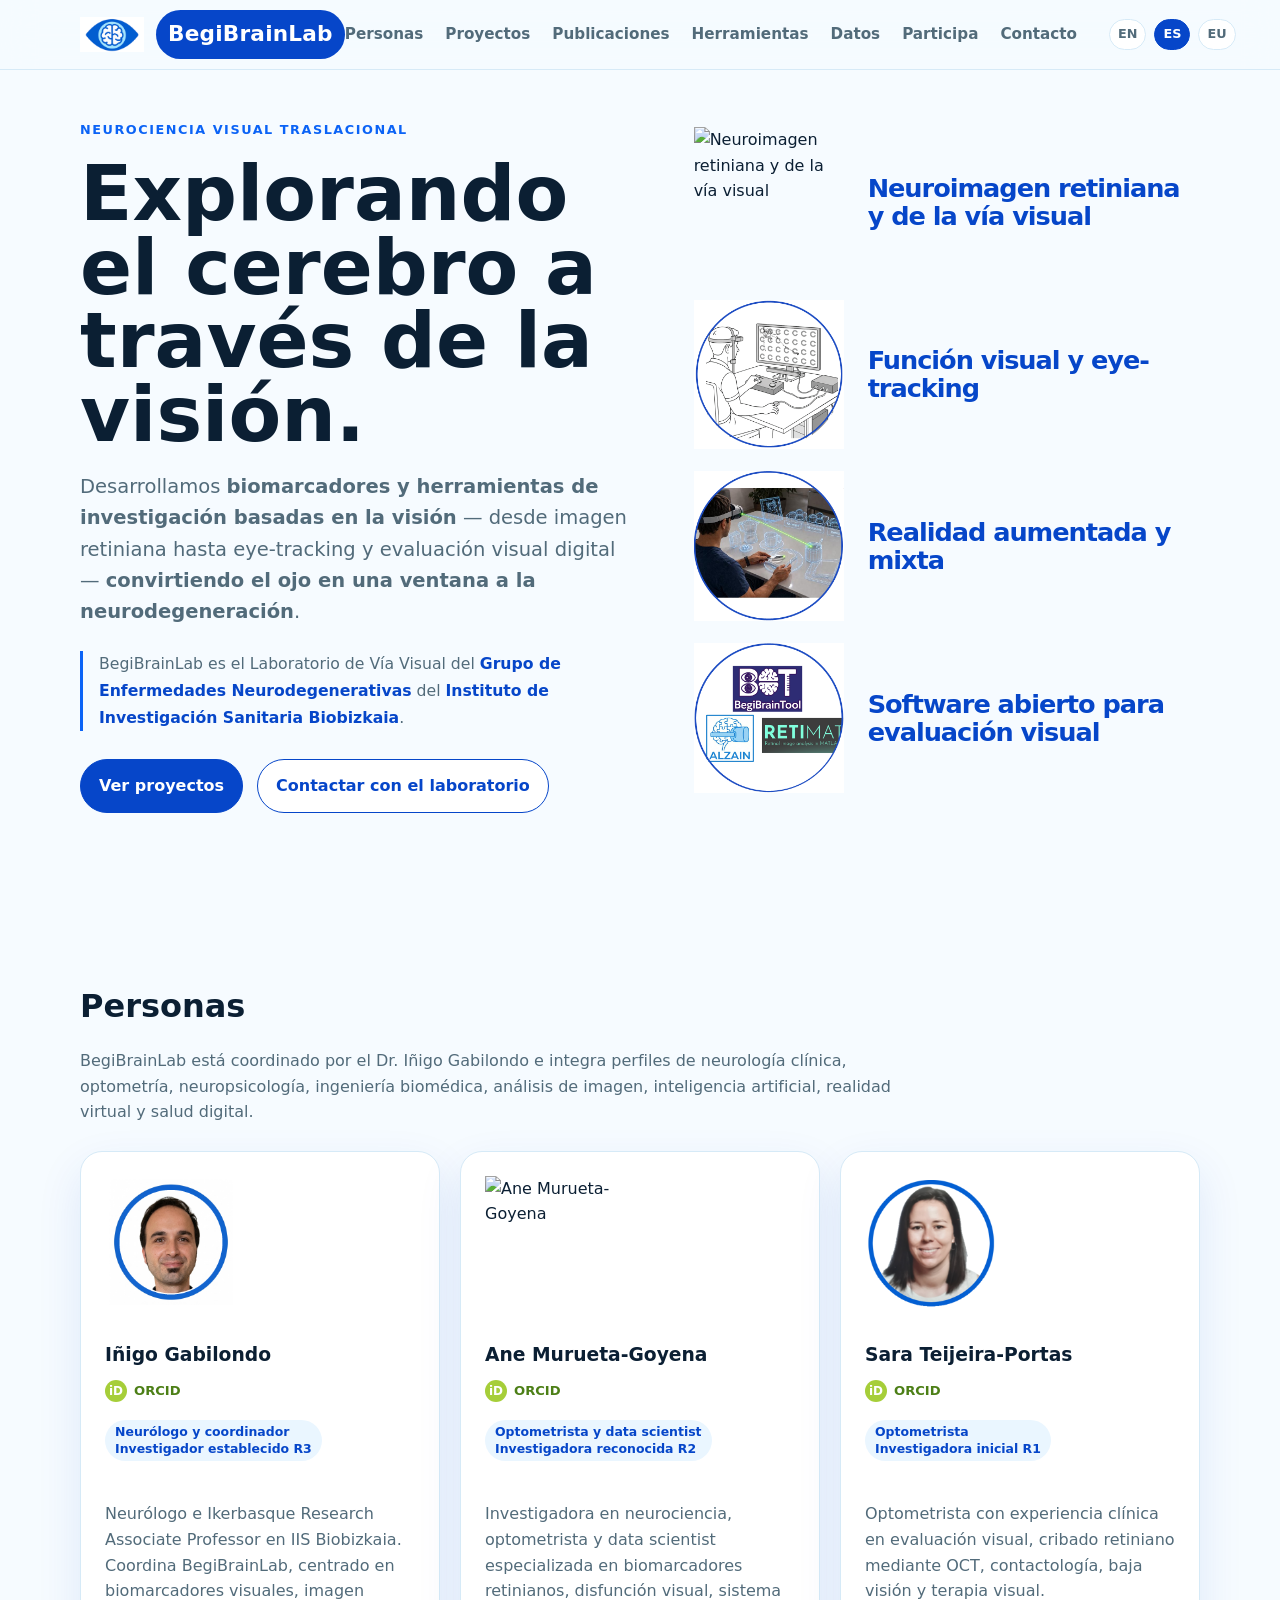
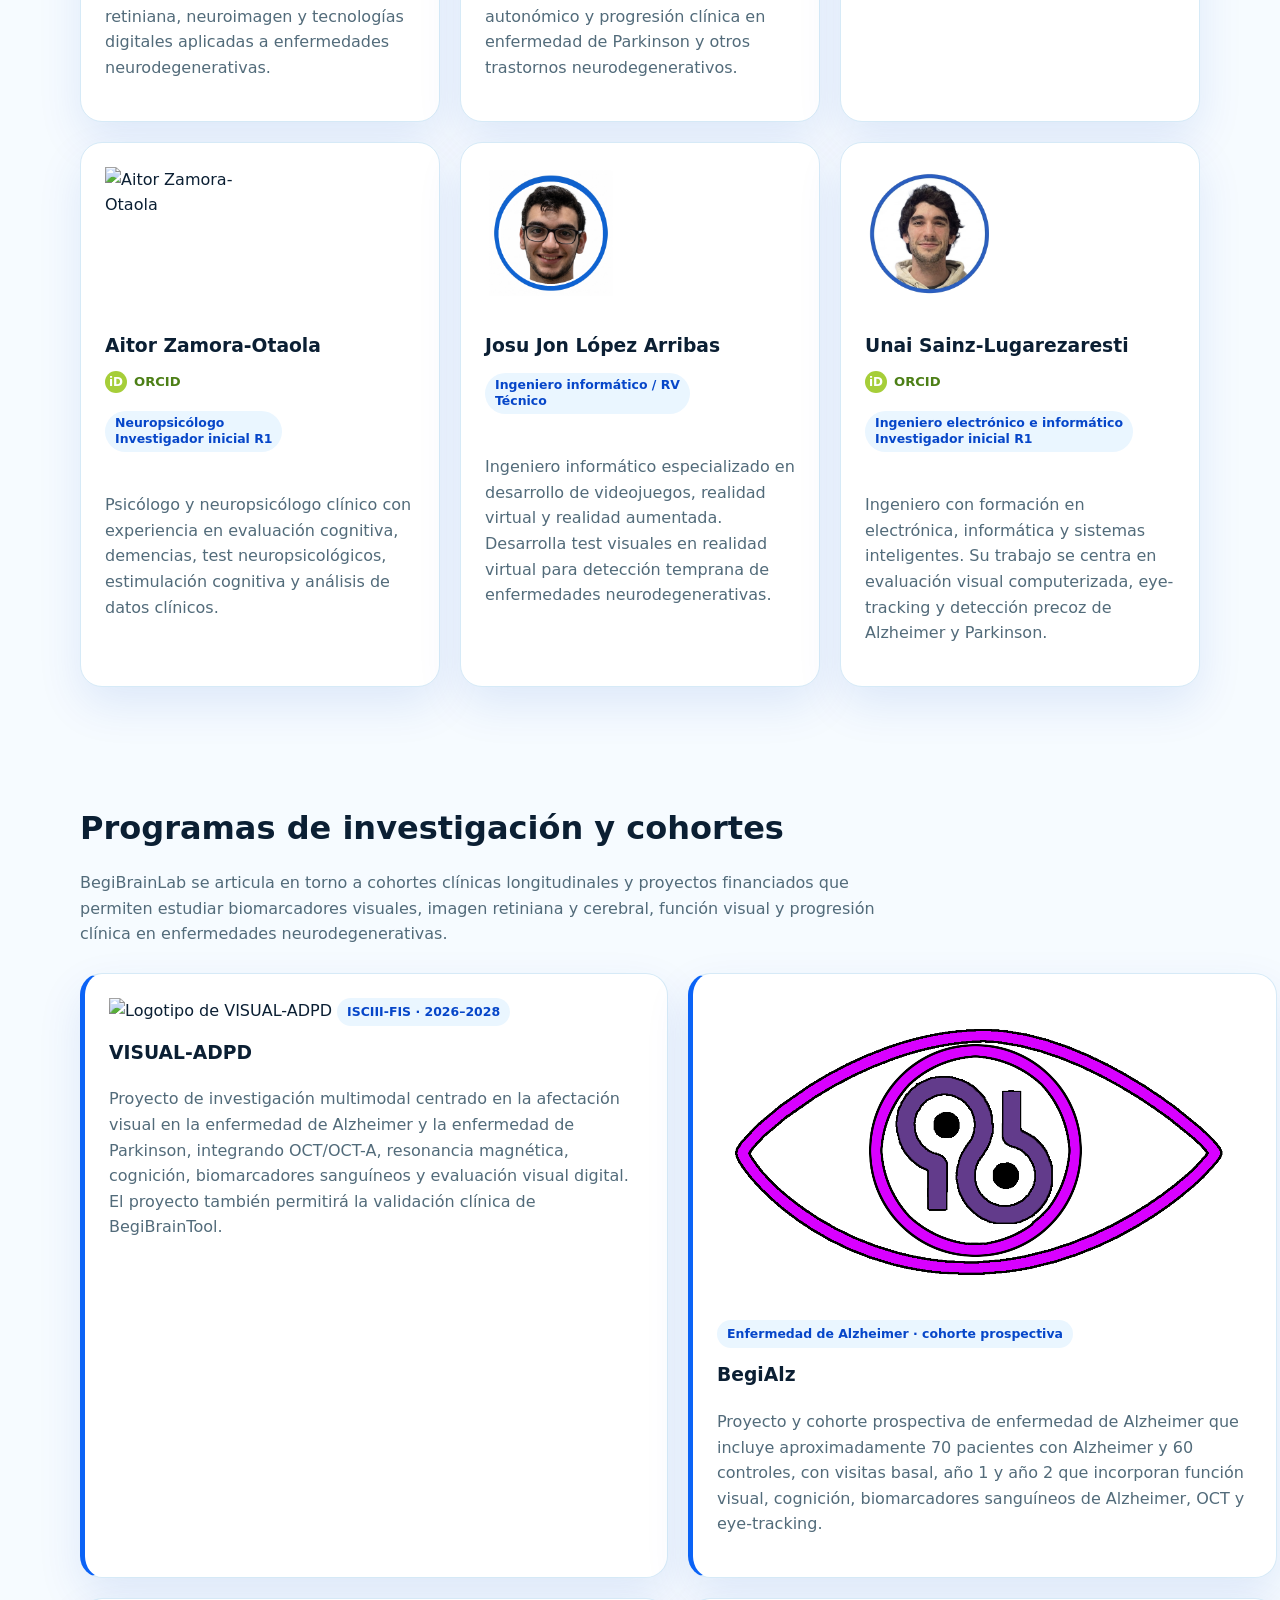
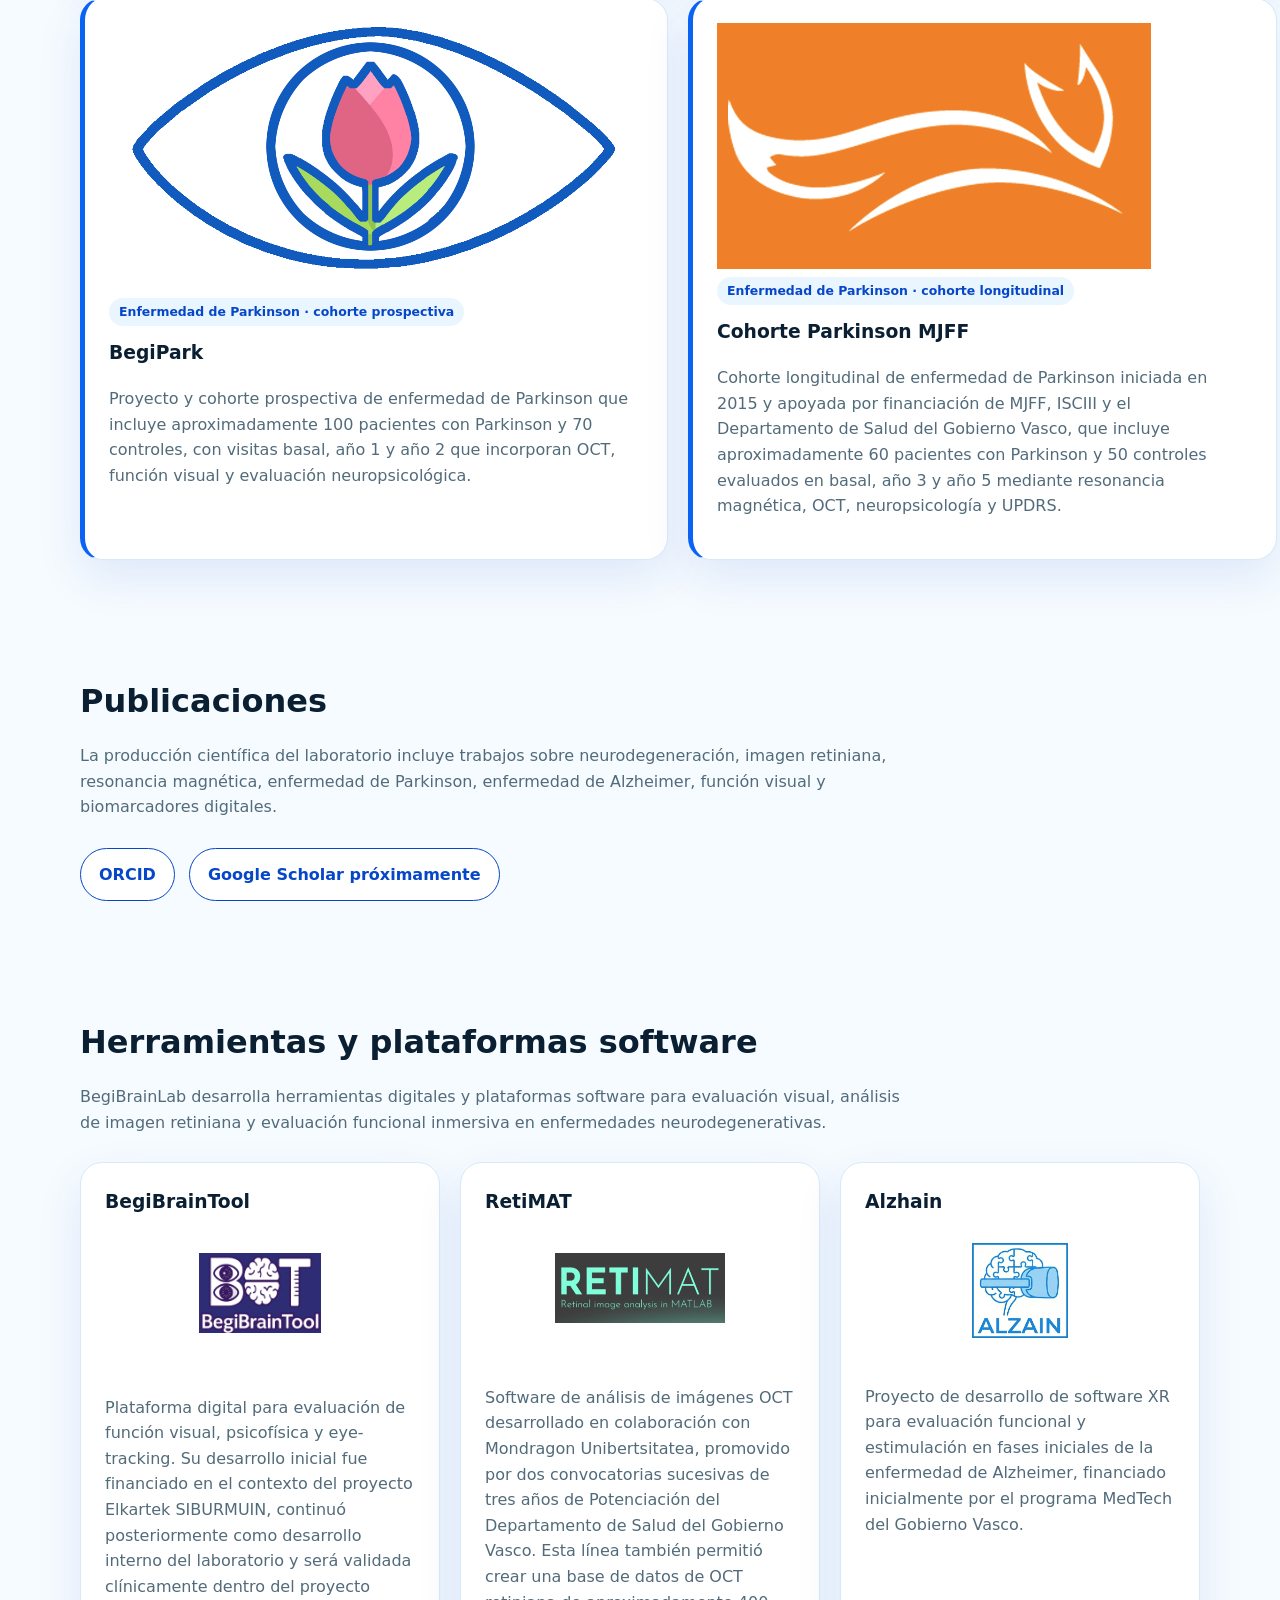
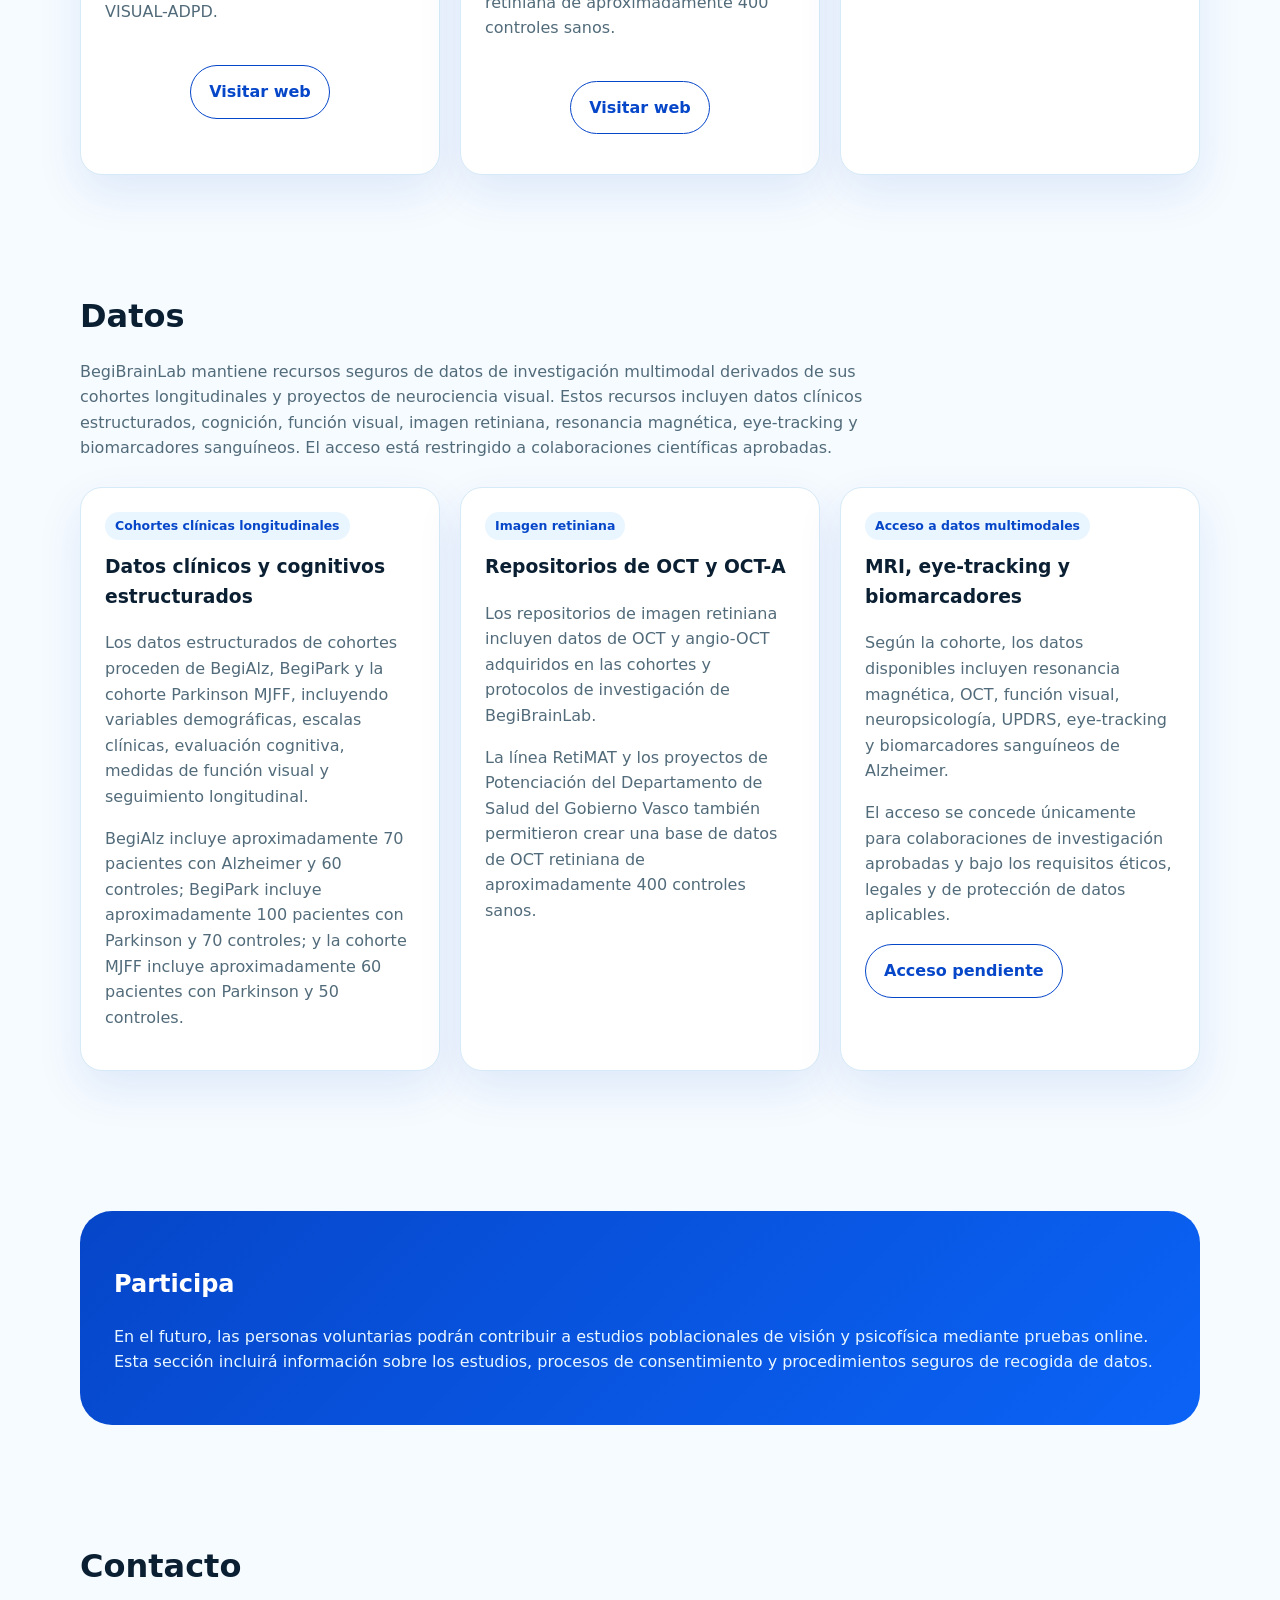
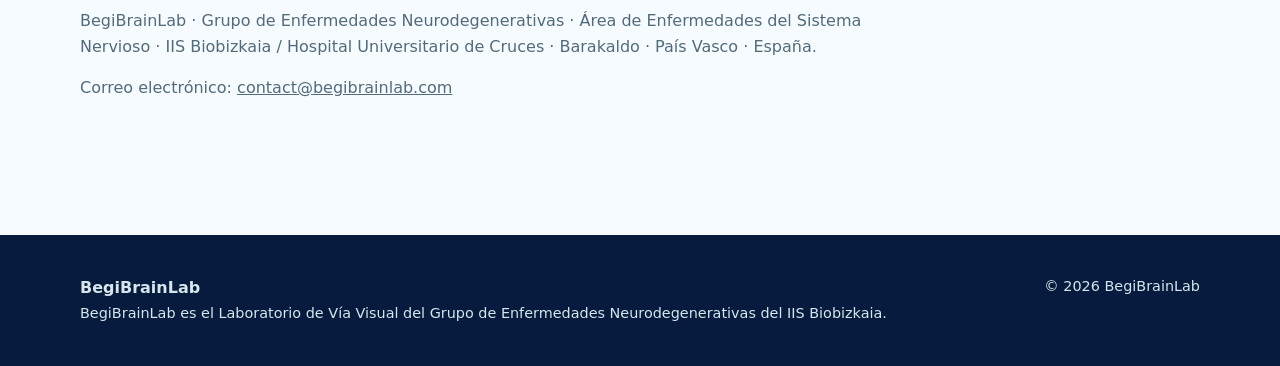
==== commit 3a354d54: "Update index.html" ====
--- a/es/index.html
+++ b/es/index.html
@@ -281,6 +281,8 @@
 
 <article class="card project">
 
+<img class="project-logo project-logo-wide" src="/assets/img/projects/visualadpd.PNG" alt="Logotipo de VISUAL-ADPD">
+
 <span class="tag">ISCIII-FIS · 2026–2028</span>
 
 <h3>VISUAL-ADPD</h3>
@@ -320,6 +322,8 @@
 </article>
 
 <article class="card project">
+
+<img class="project-logo project-logo-wide" src="/assets/img/projects/MJFF.PNG" alt="Logotipo de MJFF">
 
 <span class="tag">Enfermedad de Parkinson · cohorte longitudinal</span>
 
